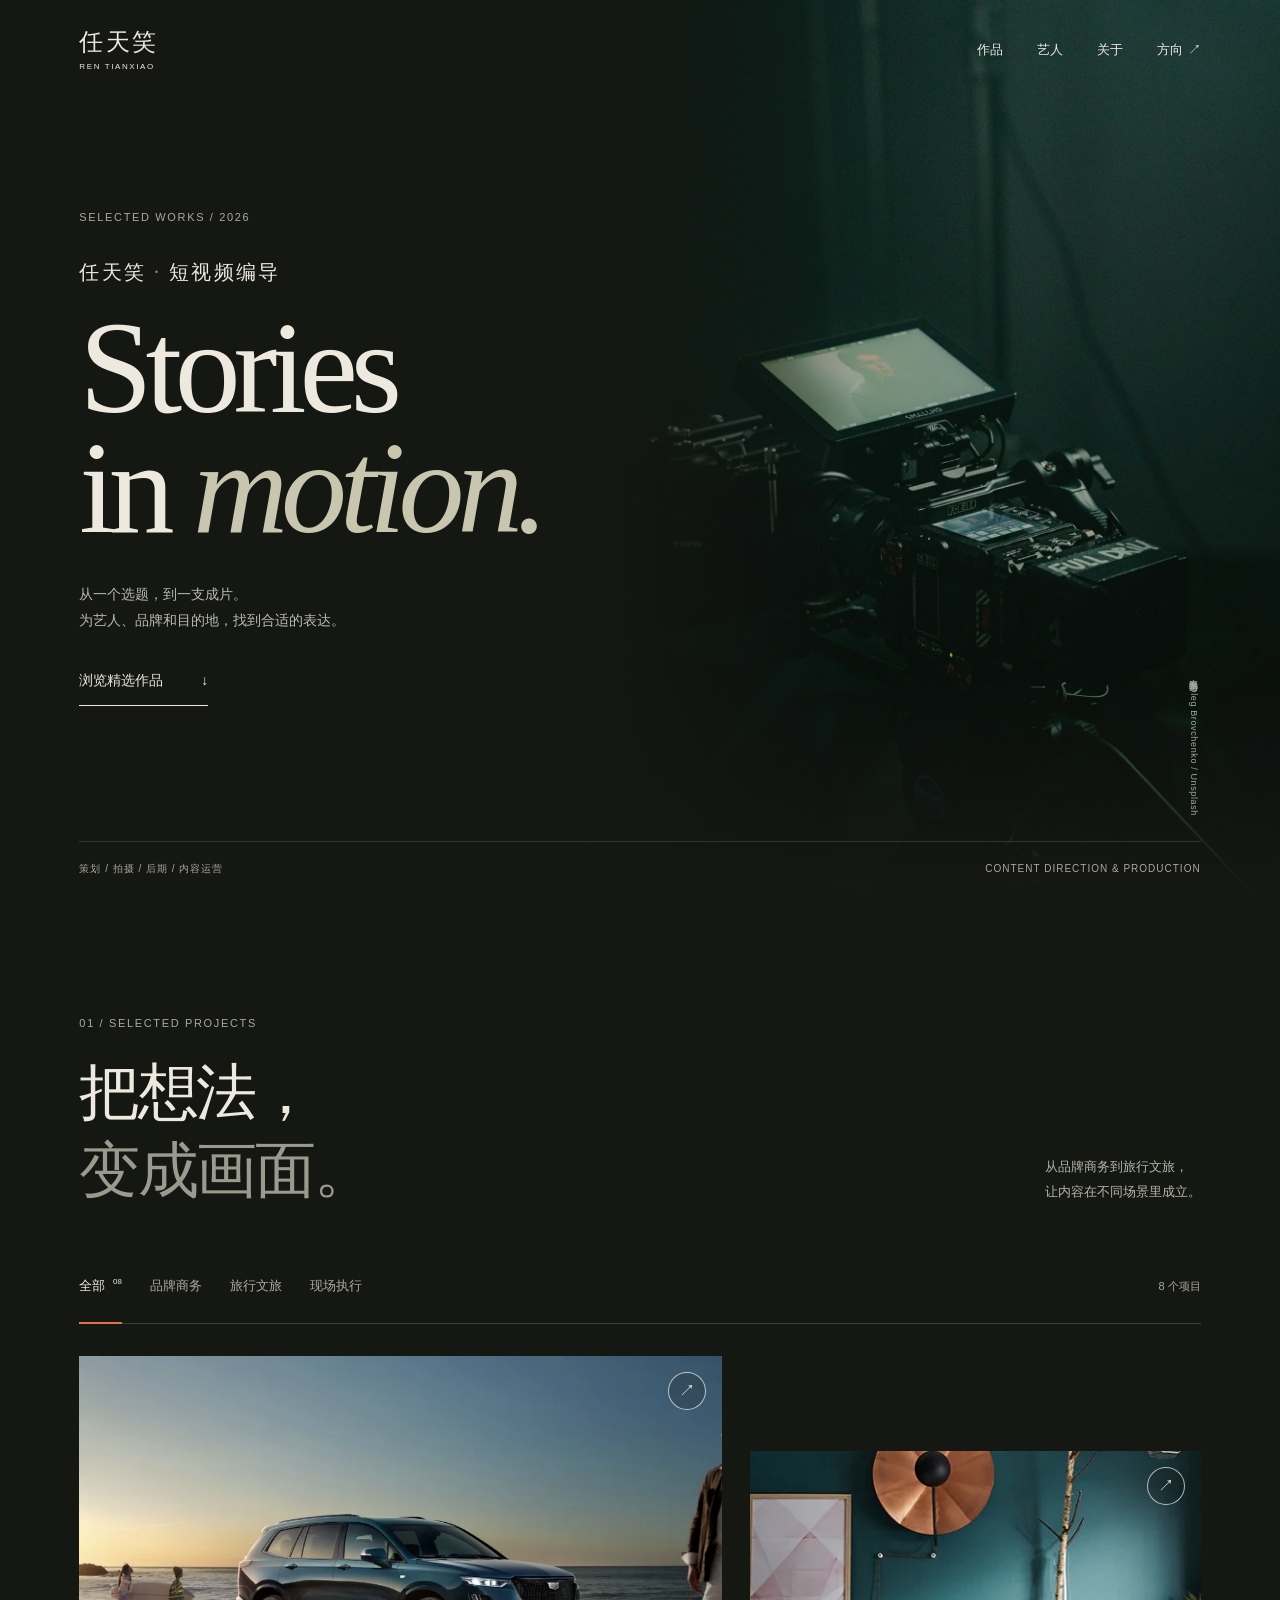
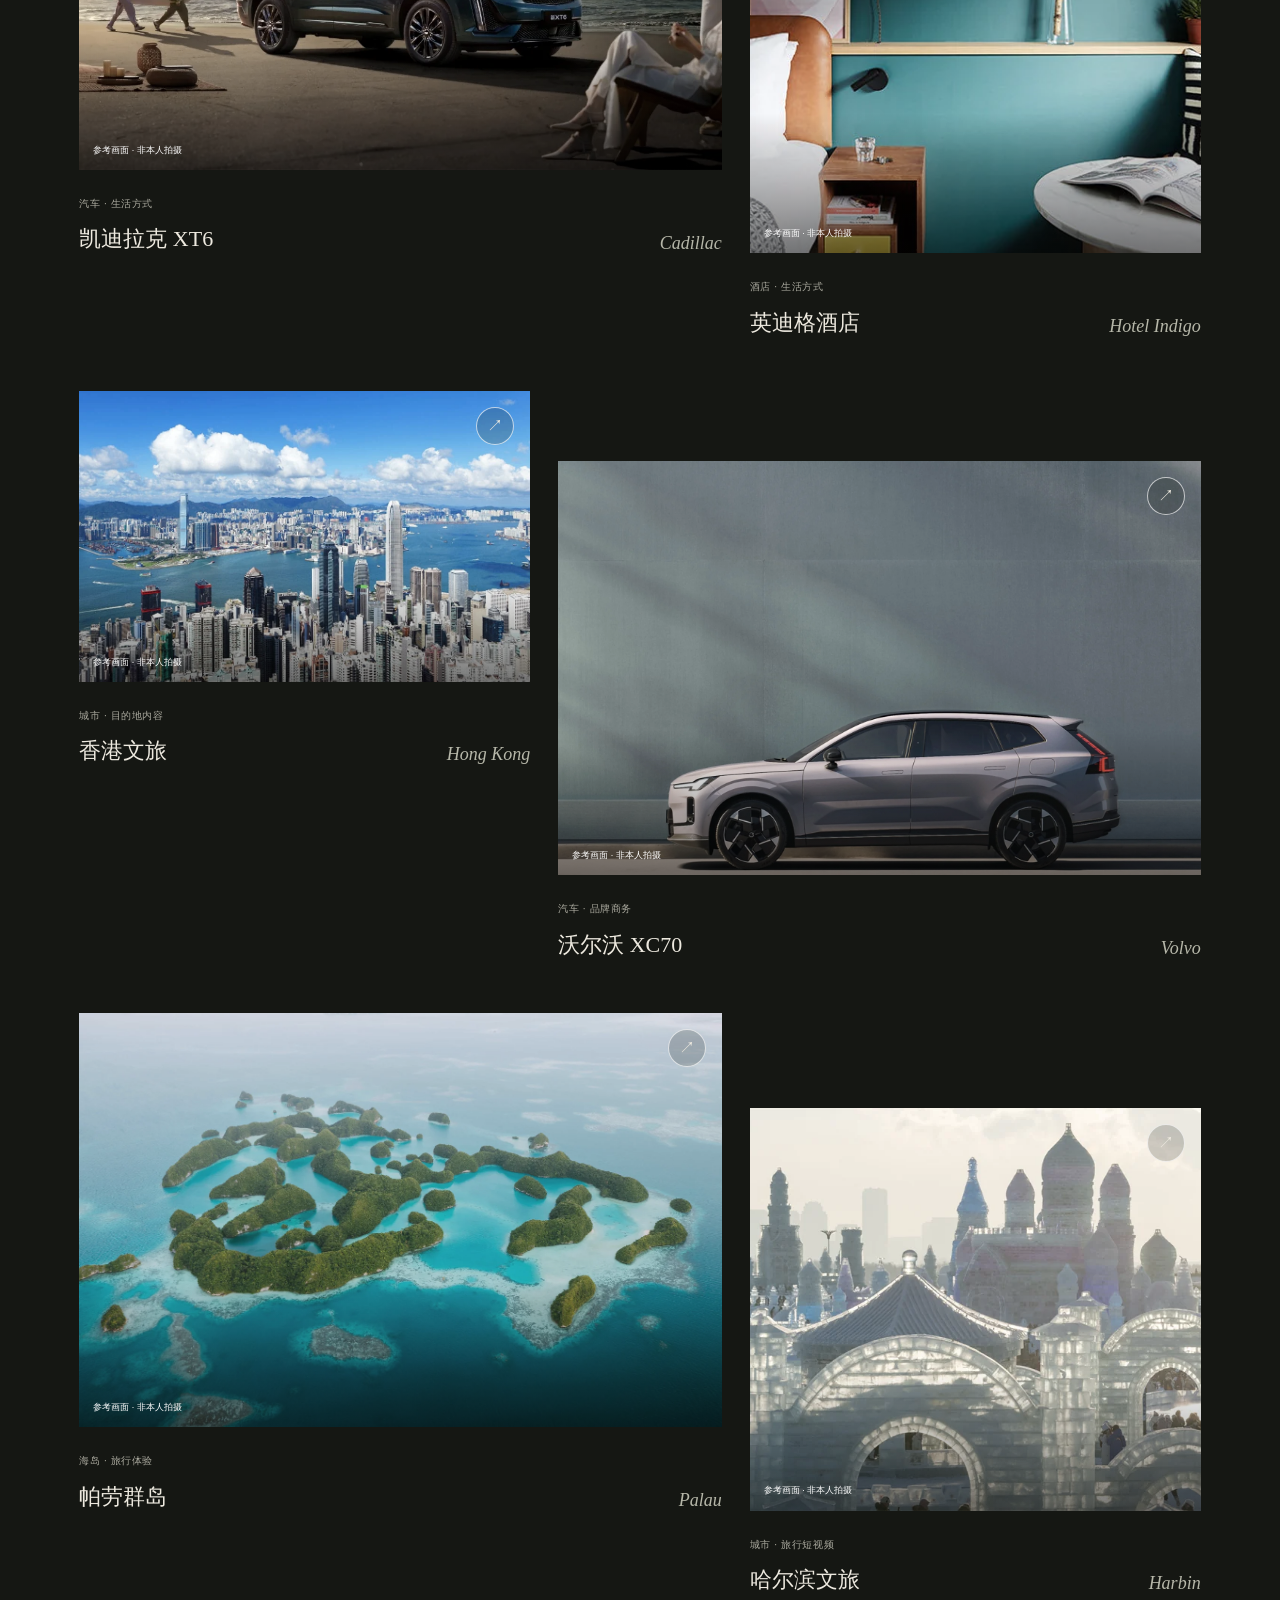
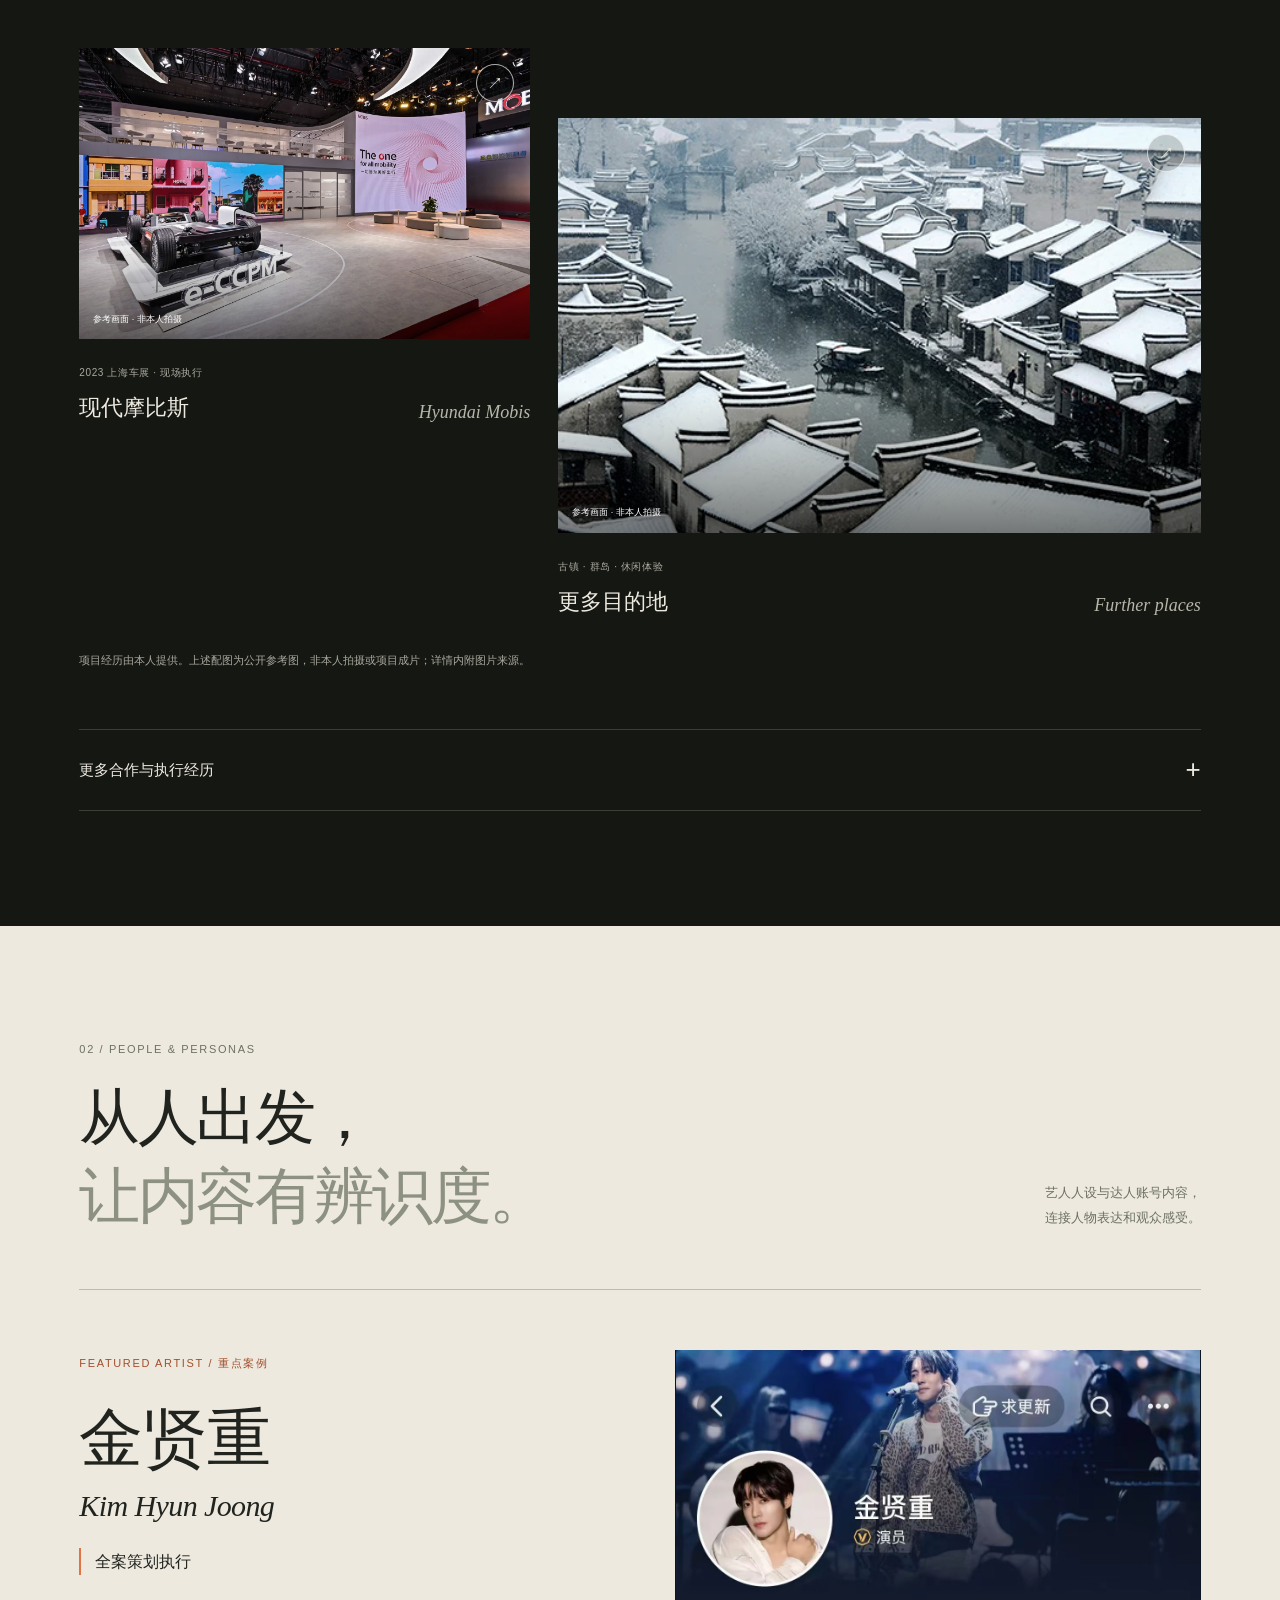
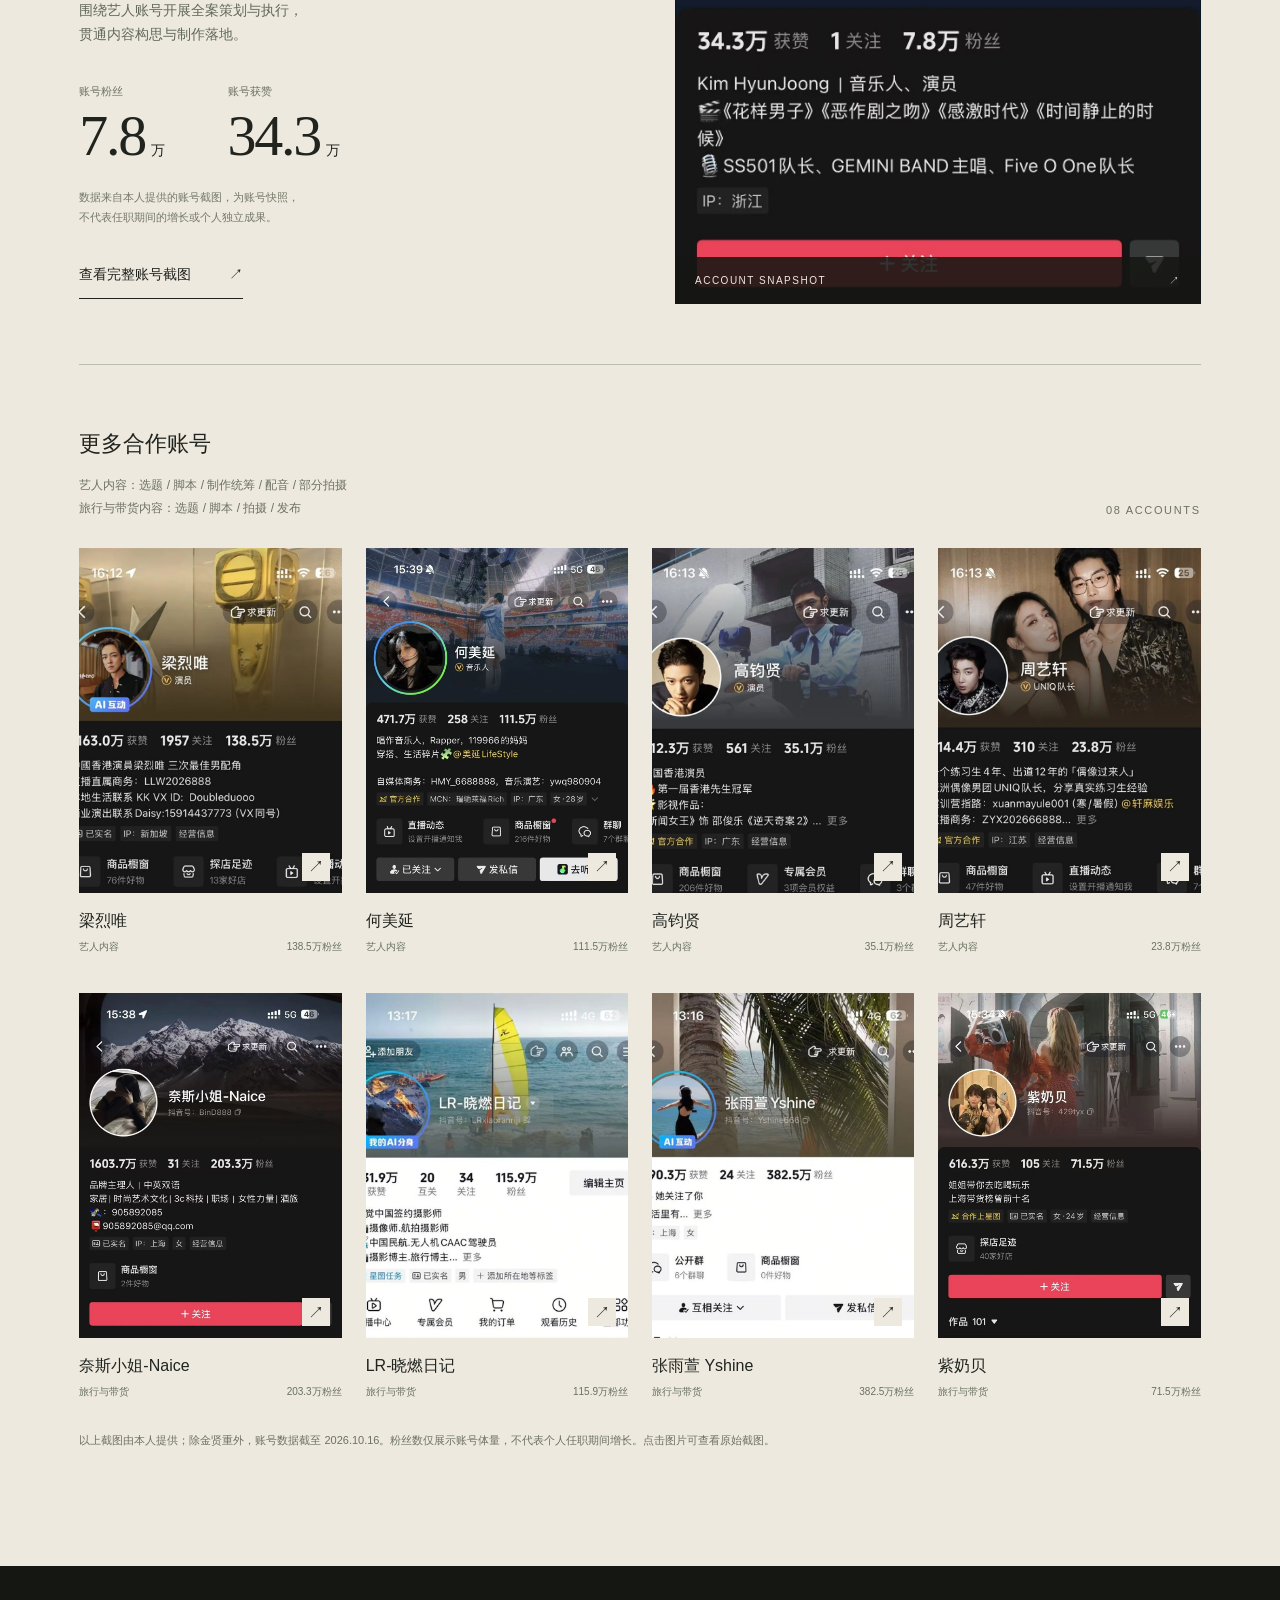
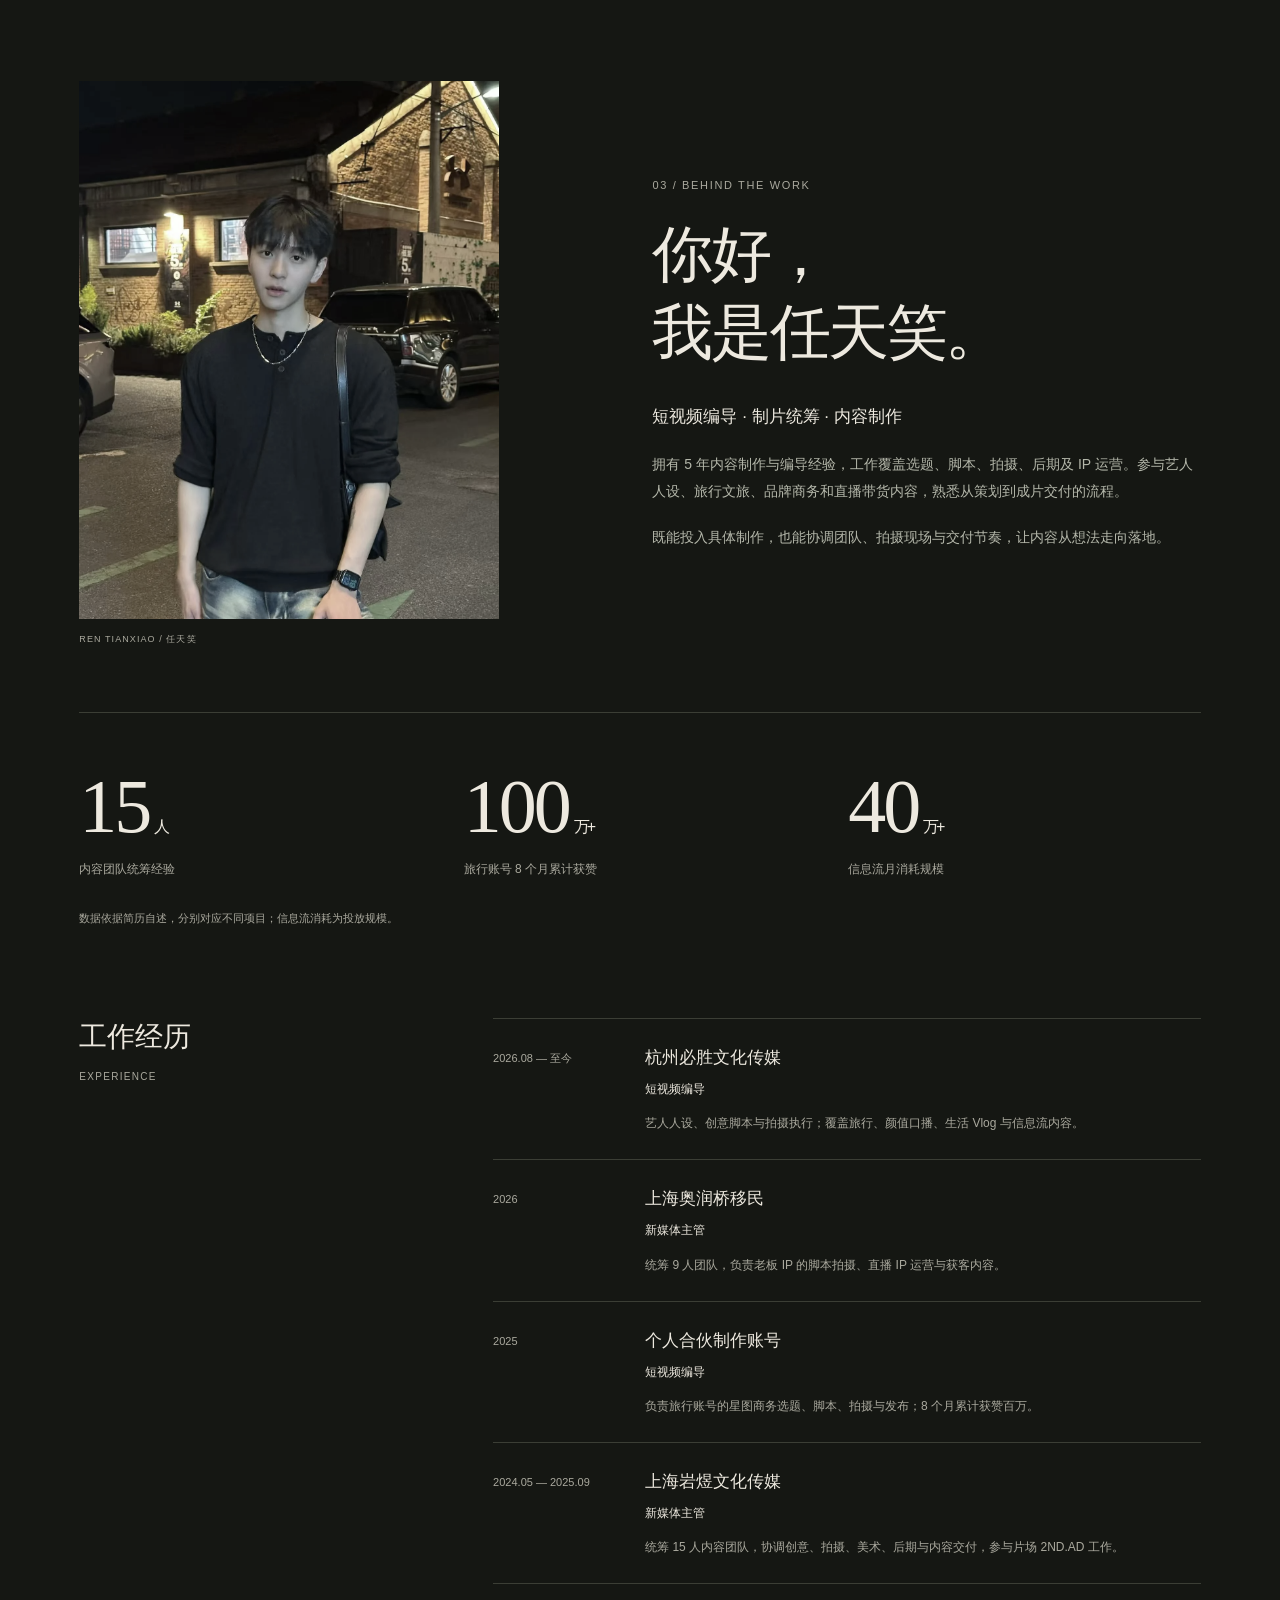
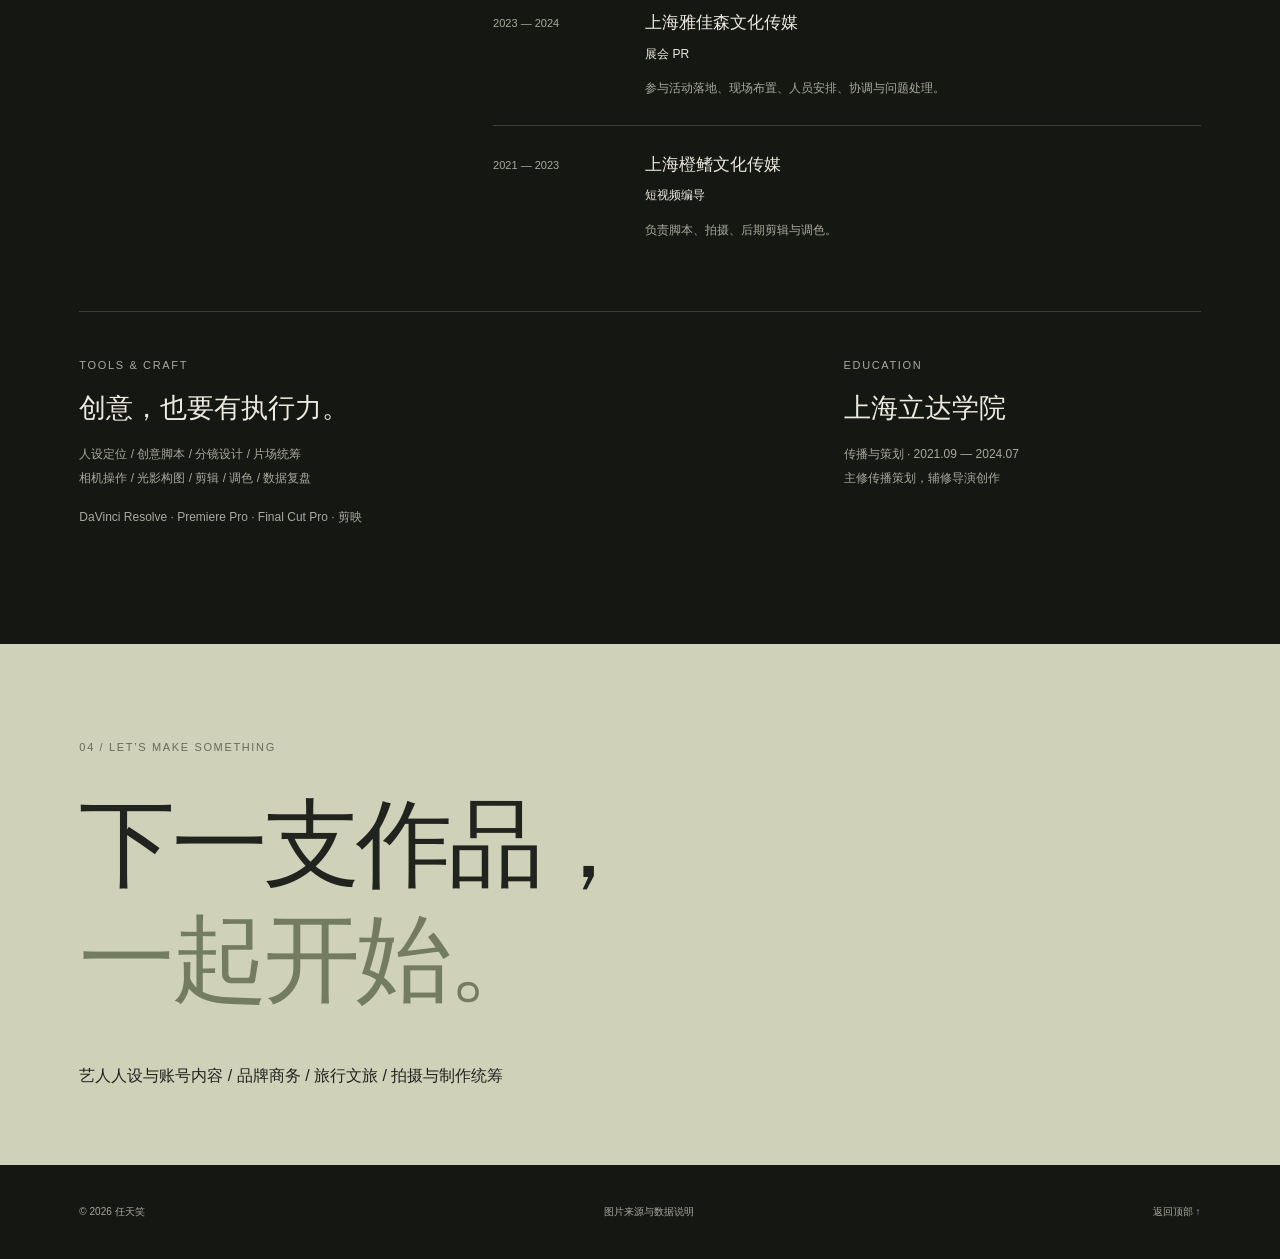
==== index.html @ 1bfe3733 "Publish portfolio without private contact details or source documents" ====
<!DOCTYPE html>
<html lang="zh-CN"><head><meta charset="UTF-8"><meta name="viewport" content="width=device-width,initial-scale=1"><title>任天笑 — 短视频编导与内容制作</title><meta name="description" content="任天笑个人作品集：艺人人设、品牌商务、旅行文旅与现场执行。从选题、脚本、拍摄到后期和内容发布。"><meta name="theme-color" content="#151713"><meta name="robots" content="noindex,nofollow"><meta property="og:title" content="任天笑 · 内容编导作品集"><meta property="og:description" content="让故事走进镜头。艺人、品牌与旅行内容作品。"><meta property="og:type" content="website"><meta property="og:image" content="https://rryeeeeee.github.io/tianxiao-portfolio/assets/og.jpg"><meta property="og:url" content="https://rryeeeeee.github.io/tianxiao-portfolio/"><link rel="canonical" href="https://rryeeeeee.github.io/tianxiao-portfolio/"><link rel="icon" href="assets/favicon.svg" type="image/svg+xml"><link rel="stylesheet" href="style.css"><script src="data.js" defer></script><script src="app.js" defer></script></head>
<body><a class="skip" href="#main">跳到主要内容</a>
<header class="site-header"><a class="wordmark" href="#top" aria-label="任天笑，返回顶部">任天笑<span>REN TIANXIAO</span></a><nav aria-label="主导航"><a href="#works">作品</a><a href="#artists">艺人</a><a href="#about">关于</a><a href="#contact">方向<span aria-hidden="true"> ↗</span></a></nav></header>
<main id="main"><section class="hero" id="top" aria-labelledby="hero-title"><div class="hero-visual"><img src="assets/camera.webp" alt="摄影机与灯光的片场氛围参考图" width="1600" height="2400" fetchpriority="high"><span class="hero-credit">氛围参考图 · Oleg Brovchenko / Unsplash</span></div><div class="hero-content"><p class="eyebrow hero-kicker">SELECTED WORKS / 2026</p><h1 id="hero-title"><span class="hero-name">任天笑 <i>·</i> 短视频编导</span><span class="display">Stories<br>in <em>motion.</em></span></h1><p class="hero-description">从一个选题，到一支成片。<br>为艺人、品牌和目的地，找到合适的表达。</p><a class="text-link hero-link" href="#works">浏览精选作品 <span aria-hidden="true">↓</span></a></div><div class="hero-bottom"><span>策划 / 拍摄 / 后期 / 内容运营</span><span>CONTENT DIRECTION & PRODUCTION</span></div></section>
<section class="works section-pad" id="works" aria-labelledby="works-title"><div class="section-heading"><div><p class="eyebrow">01 / SELECTED PROJECTS</p><h2 id="works-title">把想法，<br><span class="muted">变成画面。</span></h2></div><p class="section-intro">从品牌商务到旅行文旅，<br>让内容在不同场景里成立。</p></div><div class="filter-row"><div class="filters" role="group" aria-label="筛选作品"><button data-filter="all" aria-pressed="true">全部 <sup>08</sup></button><button data-filter="brand" aria-pressed="false">品牌商务</button><button data-filter="travel" aria-pressed="false">旅行文旅</button><button data-filter="event" aria-pressed="false">现场执行</button></div><span class="filter-count" aria-live="polite">8 个项目</span></div><div class="project-grid"><article class="project" data-category="brand"><button class="project-open" data-project="cadillac" aria-label="查看凯迪拉克 XT6案例"><span class="project-image"><img src="assets/cadillac.webp" alt="凯迪拉克 XT6公开参考图" loading="lazy" width="1200" height="800"><span class="image-caption">参考画面 · 非本人拍摄</span><span class="round-arrow" aria-hidden="true">↗</span></span><span class="project-meta"><span><span class="eyebrow">汽车 · 生活方式</span><strong>凯迪拉克 XT6</strong></span><span class="project-en">Cadillac</span></span></button></article><article class="project" data-category="brand"><button class="project-open" data-project="indigo" aria-label="查看英迪格酒店案例"><span class="project-image"><img src="assets/indigo.webp" alt="英迪格酒店公开参考图" loading="lazy" width="1200" height="800"><span class="image-caption">参考画面 · 非本人拍摄</span><span class="round-arrow" aria-hidden="true">↗</span></span><span class="project-meta"><span><span class="eyebrow">酒店 · 生活方式</span><strong>英迪格酒店</strong></span><span class="project-en">Hotel Indigo</span></span></button></article><article class="project" data-category="travel"><button class="project-open" data-project="hongkong" aria-label="查看香港文旅案例"><span class="project-image"><img src="assets/hongkong.webp" alt="香港文旅公开参考图" loading="lazy" width="1200" height="800"><span class="image-caption">参考画面 · 非本人拍摄</span><span class="round-arrow" aria-hidden="true">↗</span></span><span class="project-meta"><span><span class="eyebrow">城市 · 目的地内容</span><strong>香港文旅</strong></span><span class="project-en">Hong Kong</span></span></button></article><article class="project" data-category="brand"><button class="project-open" data-project="volvo" aria-label="查看沃尔沃 XC70案例"><span class="project-image"><img src="assets/volvo-scene.webp" alt="沃尔沃 XC70公开参考图" loading="lazy" width="1200" height="800"><span class="image-caption">参考画面 · 非本人拍摄</span><span class="round-arrow" aria-hidden="true">↗</span></span><span class="project-meta"><span><span class="eyebrow">汽车 · 品牌商务</span><strong>沃尔沃 XC70</strong></span><span class="project-en">Volvo</span></span></button></article><article class="project" data-category="travel"><button class="project-open" data-project="palau" aria-label="查看帕劳群岛案例"><span class="project-image"><img src="assets/palau.webp" alt="帕劳群岛公开参考图" loading="lazy" width="1200" height="800"><span class="image-caption">参考画面 · 非本人拍摄</span><span class="round-arrow" aria-hidden="true">↗</span></span><span class="project-meta"><span><span class="eyebrow">海岛 · 旅行体验</span><strong>帕劳群岛</strong></span><span class="project-en">Palau</span></span></button></article><article class="project" data-category="travel"><button class="project-open" data-project="harbin" aria-label="查看哈尔滨文旅案例"><span class="project-image"><img src="assets/harbin.webp" alt="哈尔滨文旅公开参考图" loading="lazy" width="1200" height="800"><span class="image-caption">参考画面 · 非本人拍摄</span><span class="round-arrow" aria-hidden="true">↗</span></span><span class="project-meta"><span><span class="eyebrow">城市 · 旅行短视频</span><strong>哈尔滨文旅</strong></span><span class="project-en">Harbin</span></span></button></article><article class="project" data-category="event"><button class="project-open" data-project="mobis" aria-label="查看现代摩比斯案例"><span class="project-image"><img src="assets/mobis.webp" alt="现代摩比斯公开参考图" loading="lazy" width="1200" height="800"><span class="image-caption">参考画面 · 非本人拍摄</span><span class="round-arrow" aria-hidden="true">↗</span></span><span class="project-meta"><span><span class="eyebrow">2023 上海车展 · 现场执行</span><strong>现代摩比斯</strong></span><span class="project-en">Hyundai Mobis</span></span></button></article><article class="project" data-category="travel"><button class="project-open" data-project="destinations" aria-label="查看更多目的地案例"><span class="project-image"><img src="assets/nanxun.webp" alt="更多目的地公开参考图" loading="lazy" width="1200" height="800"><span class="image-caption">参考画面 · 非本人拍摄</span><span class="round-arrow" aria-hidden="true">↗</span></span><span class="project-meta"><span><span class="eyebrow">古镇 · 群岛 · 休闲体验</span><strong>更多目的地</strong></span><span class="project-en">Further places</span></span></button></article></div><p class="empty-state" hidden>暂无此分类的项目。<button data-filter="all">查看全部作品</button></p><p class="source-note">项目经历由本人提供。上述配图为公开参考图，非本人拍摄或项目成片；详情内附图片来源。</p><details class="more-works"><summary><span>更多合作与执行经历</span><span class="plus" aria-hidden="true">+</span></summary><div class="more-grid"><div><h3>品牌与休闲体验</h3><p>本田 · 五菱星光 · 智选假日酒店 · 知香缘高端线香</p><p>宁波方特 · 无锡融创 · 昆明海趣花都海洋世界 · 阳澄半岛乐园</p></div><div><h3>现场与保密项目</h3><p>2022 进博会 · 2023 ChinaJoy · 能源展 · 家居展</p><p>另参与综艺相关及电音巡回演出项目，具体项目资料不公开。</p></div></div></details></section>
<section class="artists section-pad" id="artists" aria-labelledby="artists-title"><div class="section-heading"><div><p class="eyebrow">02 / PEOPLE & PERSONAS</p><h2 id="artists-title">从人出发，<br><span class="muted">让内容有辨识度。</span></h2></div><p class="section-intro">艺人人设与达人账号内容，<br>连接人物表达和观众感受。</p></div><article class="kim-feature" id="kim"><div class="kim-copy"><p class="eyebrow accent">FEATURED ARTIST / 重点案例</p><h3>金贤重<span>Kim Hyun Joong</span></h3><p class="role-label">全案策划执行</p><p class="kim-description">围绕艺人账号开展全案策划与执行，<br>贯通内容构思与制作落地。</p><dl class="kim-stats"><div><dt>账号粉丝</dt><dd>7.8<span>万</span></dd></div><div><dt>账号获赞</dt><dd>34.3<span>万</span></dd></div></dl><p class="small-note">数据来自本人提供的账号截图，为账号快照，<br>不代表任职期间的增长或个人独立成果。</p><button class="text-link" data-account="kim">查看完整账号截图 <span aria-hidden="true">↗</span></button></div><button class="kim-image" data-account="kim" aria-label="查看金贤重账号完整截图"><img src="assets/kim-detail.webp" alt="金贤重账号资料及内容截图，来自本人提供的原始截图" width="1200" height="1088" loading="lazy"><span>ACCOUNT SNAPSHOT <span aria-hidden="true">↗</span></span></button></article><div class="account-heading"><div><h3>更多合作账号</h3><p>艺人内容：选题 / 脚本 / 制作统筹 / 配音 / 部分拍摄<br>旅行与带货内容：选题 / 脚本 / 拍摄 / 发布</p></div><span class="eyebrow">08 ACCOUNTS</span></div><div class="account-grid"><button class="account" data-account="leung" aria-label="查看梁烈唯账号截图"><span class="account-image"><img src="assets/leung.webp" alt="梁烈唯账号截图" loading="lazy" width="700" height="1300"><span class="account-zoom" aria-hidden="true">↗</span></span><span class="account-name">梁烈唯</span><span class="account-info">艺人内容<span>138.5万粉丝</span></span></button><button class="account" data-account="he" aria-label="查看何美延账号截图"><span class="account-image"><img src="assets/he.webp" alt="何美延账号截图" loading="lazy" width="700" height="1300"><span class="account-zoom" aria-hidden="true">↗</span></span><span class="account-name">何美延</span><span class="account-info">艺人内容<span>111.5万粉丝</span></span></button><button class="account" data-account="matt" aria-label="查看高钧贤账号截图"><span class="account-image"><img src="assets/matt.webp" alt="高钧贤账号截图" loading="lazy" width="700" height="1300"><span class="account-zoom" aria-hidden="true">↗</span></span><span class="account-name">高钧贤</span><span class="account-info">艺人内容<span>35.1万粉丝</span></span></button><button class="account" data-account="zhou" aria-label="查看周艺轩账号截图"><span class="account-image"><img src="assets/zhou.webp" alt="周艺轩账号截图" loading="lazy" width="700" height="1300"><span class="account-zoom" aria-hidden="true">↗</span></span><span class="account-name">周艺轩</span><span class="account-info">艺人内容<span>23.8万粉丝</span></span></button><button class="account" data-account="naice" aria-label="查看奈斯小姐-Naice账号截图"><span class="account-image"><img src="assets/naice.webp" alt="奈斯小姐-Naice账号截图" loading="lazy" width="700" height="1300"><span class="account-zoom" aria-hidden="true">↗</span></span><span class="account-name">奈斯小姐-Naice</span><span class="account-info">旅行与带货<span>203.3万粉丝</span></span></button><button class="account" data-account="xiaoran" aria-label="查看LR-晓燃日记账号截图"><span class="account-image"><img src="assets/xiaoran.webp" alt="LR-晓燃日记账号截图" loading="lazy" width="700" height="1300"><span class="account-zoom" aria-hidden="true">↗</span></span><span class="account-name">LR-晓燃日记</span><span class="account-info">旅行与带货<span>115.9万粉丝</span></span></button><button class="account" data-account="yshine" aria-label="查看张雨萱 Yshine账号截图"><span class="account-image"><img src="assets/yshine.webp" alt="张雨萱 Yshine账号截图" loading="lazy" width="700" height="1300"><span class="account-zoom" aria-hidden="true">↗</span></span><span class="account-name">张雨萱 Yshine</span><span class="account-info">旅行与带货<span>382.5万粉丝</span></span></button><button class="account" data-account="zinai" aria-label="查看紫奶贝账号截图"><span class="account-image"><img src="assets/zinai.webp" alt="紫奶贝账号截图" loading="lazy" width="700" height="1300"><span class="account-zoom" aria-hidden="true">↗</span></span><span class="account-name">紫奶贝</span><span class="account-info">旅行与带货<span>71.5万粉丝</span></span></button></div><p class="source-note">以上截图由本人提供；除金贤重外，账号数据截至 2026.10.16。粉丝数仅展示账号体量，不代表个人任职期间增长。点击图片可查看原始截图。</p></section>
<section class="about section-pad" id="about" aria-labelledby="about-title"><div class="about-top"><div class="portrait"><img src="assets/portrait.webp" alt="任天笑个人照片" width="800" height="1100" loading="lazy"><span>REN TIANXIAO / 任天笑</span></div><div class="about-copy"><p class="eyebrow">03 / BEHIND THE WORK</p><h2 id="about-title">你好，<br>我是任天笑。</h2><p class="about-lead">短视频编导 · 制片统筹 · 内容制作</p><p>拥有 5 年内容制作与编导经验，工作覆盖选题、脚本、拍摄、后期及 IP 运营。参与艺人人设、旅行文旅、品牌商务和直播带货内容，熟悉从策划到成片交付的流程。</p><p>既能投入具体制作，也能协调团队、拍摄现场与交付节奏，让内容从想法走向落地。</p></div></div><div class="proof-row"><div><strong>15<span>人</span></strong><p>内容团队统筹经验</p></div><div><strong>100<span>万+</span></strong><p>旅行账号 8 个月累计获赞</p></div><div><strong>40<span>万+</span></strong><p>信息流月消耗规模</p></div></div><p class="source-note">数据依据简历自述，分别对应不同项目；信息流消耗为投放规模。</p><div class="experience-layout"><h3>工作经历<span>EXPERIENCE</span></h3><ol class="timeline"><li><span class="year">2026.08 — 至今</span><div><h4>杭州必胜文化传媒</h4><p class="job">短视频编导</p><p>艺人人设、创意脚本与拍摄执行；覆盖旅行、颜值口播、生活 Vlog 与信息流内容。</p></div></li><li><span class="year">2026</span><div><h4>上海奥润桥移民</h4><p class="job">新媒体主管</p><p>统筹 9 人团队，负责老板 IP 的脚本拍摄、直播 IP 运营与获客内容。</p></div></li><li><span class="year">2025</span><div><h4>个人合伙制作账号</h4><p class="job">短视频编导</p><p>负责旅行账号的星图商务选题、脚本、拍摄与发布；8 个月累计获赞百万。</p></div></li><li><span class="year">2024.05 — 2025.09</span><div><h4>上海岩煜文化传媒</h4><p class="job">新媒体主管</p><p>统筹 15 人内容团队，协调创意、拍摄、美术、后期与内容交付，参与片场 2ND.AD 工作。</p></div></li><li><span class="year">2023 — 2024</span><div><h4>上海雅佳森文化传媒</h4><p class="job">展会 PR</p><p>参与活动落地、现场布置、人员安排、协调与问题处理。</p></div></li><li><span class="year">2021 — 2023</span><div><h4>上海橙鳍文化传媒</h4><p class="job">短视频编导</p><p>负责脚本、拍摄、后期剪辑与调色。</p></div></li></ol></div><div class="toolbox"><div><p class="eyebrow">TOOLS & CRAFT</p><h3>创意，也要有执行力。</h3><p>人设定位 / 创意脚本 / 分镜设计 / 片场统筹<br>相机操作 / 光影构图 / 剪辑 / 调色 / 数据复盘</p><p class="software">DaVinci Resolve · Premiere Pro · Final Cut Pro · 剪映</p></div><div><p class="eyebrow">EDUCATION</p><h3>上海立达学院</h3><p>传播与策划 · 2021.09 — 2024.07<br>主修传播策划，辅修导演创作</p></div></div></section>
<section class="contact section-pad" id="contact" aria-labelledby="contact-title"><p class="eyebrow">04 / LET’S MAKE SOMETHING</p><h2 id="contact-title">下一支作品，<br><em>一起开始。</em></h2><div class="contact-links"><p>艺人人设与账号内容 / 品牌商务 / 旅行文旅 / 拍摄与制作统筹</p></div></section></main>
<footer><span>© 2026 任天笑</span><button id="credits-open">图片来源与数据说明</button><a href="#top">返回顶部 ↑</a></footer>
<dialog id="case-dialog" aria-labelledby="dialog-title"><button class="dialog-close" aria-label="关闭详情">关闭 <span aria-hidden="true">×</span></button><div id="dialog-body"></div></dialog>
<dialog id="credits-dialog" aria-labelledby="credits-title"><button class="dialog-close" aria-label="关闭来源说明">关闭 <span aria-hidden="true">×</span></button><div class="credits-content"><p class="eyebrow">SOURCES & NOTES</p><h2 id="credits-title">图片与数据说明</h2><p>本网站依据任天笑提供的最新简历、作品集与账号截图整理。项目经历和工作职责为本人自述；公开参考图片用于说明项目类别与视觉语境，非本人拍摄、非项目成片。</p><p>金贤重案例分工由本人确认为“全案策划执行”。账号快照显示 7.8 万粉丝、34.3 万获赞，截图时间未提供。其余账号数据截至 2026.10.16。所有粉丝数均为账号体量，不表示个人任职期间增长。</p><ul><li><a href="https://www.gm.com.cn/en/home/newsroom.detail.html/Pages/news/cn/en/2024/nov/1115-cadillac.html" target="_blank" rel="noopener noreferrer">凯迪拉克 XT6：General Motors / Cadillac ↗</a></li><li><a href="https://www.ihgplc.com/en/our-brands/hotel-indigo" target="_blank" rel="noopener noreferrer">英迪格酒店：IHG Hotels & Resorts ↗</a></li><li><a href="https://www.discoverhongkong.com/eng/attractions/your-guide-to-experiencing-hong-kong.html" target="_blank" rel="noopener noreferrer">香港文旅：Hong Kong Tourism Board ↗</a></li><li><a href="https://www.volvocars.com.cn/zh-cn/cars/xc70-hybrid/" target="_blank" rel="noopener noreferrer">沃尔沃 XC70：沃尔沃汽车中国官网 ↗</a></li><li><a href="https://pristineparadisepalau.com/" target="_blank" rel="noopener noreferrer">帕劳群岛：Palau Visitors Authority / Josh Burkinshaw ↗</a></li><li><a href="https://english.www.gov.cn/news/202312/19/content_WS6580f2aec6d0868f4e8e253d.html" target="_blank" rel="noopener noreferrer">哈尔滨文旅：新华社 / 中国政府网 ↗</a></li><li><a href="https://www.mobis.com/en/aboutus/press.do?category=press&idx=5756" target="_blank" rel="noopener noreferrer">现代摩比斯：Hyundai Mobis ↗</a></li><li><a href="https://www.zjsjw.gov.cn/zhuantizhuanlan/jingtoushouji/jingtou/202101/t20210122_3503213.shtml" target="_blank" rel="noopener noreferrer">更多目的地：浙江省纪委省监委网站 / 丁建强 ↗</a></li><li><a href="https://unsplash.com/photos/a-camera-set-up-in-a-dark-room-l1L21HtHHuQ" target="_blank" rel="noopener noreferrer">首页摄影机氛围图：Oleg Brovchenko / Unsplash ↗</a></li><li>个人照片、艺人及达人账号截图：由本人提供。</li></ul><p>英迪格酒店参考图片不对应具体合作门店。保密项目仅展示参与类别，具体名称与画面不公开。下载文件为用户本次提供的原文件。</p></div></dialog><div class="toast" role="status" aria-live="polite"></div><noscript><p class="noscript">当前浏览器未启用 JavaScript。项目详情与截图放大需要 JavaScript；可直接下载完整作品集查看。</p></noscript></body></html>
---- style.css ----
@charset "UTF-8";
:root{--bg:#151713;--paper:#ede9df;--ink:#20231e;--muted:#aaa99e;--line:#3b3e35;--accent:#df7547;--sans:-apple-system,BlinkMacSystemFont,"PingFang SC","Hiragino Sans GB","Microsoft YaHei",sans-serif;--serif:Didot,"Bodoni 72",Georgia,"Songti SC",serif;--cn:"Songti SC","STSong",Georgia,serif;--pad:clamp(24px,6.2vw,112px)}
*{box-sizing:border-box}html{scroll-behavior:smooth;scroll-padding-top:100px}body{margin:0;background:var(--bg);color:var(--paper);font-family:var(--sans);font-size:16px;line-height:1.7;-webkit-font-smoothing:antialiased}::selection{background:var(--accent);color:var(--bg)}a{color:inherit;text-decoration:none}button{font:inherit;color:inherit;cursor:pointer;border:0;background:none;text-align:left;padding:0}button:disabled{cursor:default}a,button,summary{-webkit-tap-highlight-color:transparent}a:focus-visible,button:focus-visible,summary:focus-visible{outline:2px solid var(--accent);outline-offset:6px}img{display:block;max-width:100%;height:auto}h1,h2,h3,h4,p{margin:0}h2{font-family:var(--cn);font-weight:400;font-size:clamp(38px,4.8vw,76px);line-height:1.28;letter-spacing:-.04em}h3,h4{font-weight:500}em{font-weight:400}.eyebrow{font-size:11px;line-height:1.6;letter-spacing:.15em;font-weight:500}.muted{color:#9a9b8d}.accent{color:var(--accent)}.small-note,.source-note{font-size:11px;line-height:1.85;color:var(--muted)}.source-note{margin-top:30px;max-width:900px}.section-pad{padding:115px var(--pad)}.skip{position:fixed;z-index:50;left:24px;top:-80px;padding:12px 18px;background:var(--paper);color:var(--bg)}.skip:focus{top:16px}.site-header{height:100px;position:absolute;top:0;left:0;right:0;z-index:10;display:flex;align-items:center;justify-content:space-between;padding:0 var(--pad)}.wordmark{font-family:var(--cn);font-size:24px;letter-spacing:.1em;line-height:1.4}.wordmark span{display:block;font:8px/1.8 var(--sans);letter-spacing:.2em}.site-header nav{display:flex;gap:34px;font-size:13px}.site-header nav a{min-height:44px;display:flex;align-items:center;gap:5px}.site-header nav a:hover{color:var(--accent)}.hero{min-height:820px;height:min(920px,100svh);position:relative;isolation:isolate;overflow:hidden;display:flex;align-items:center}.hero-visual{position:absolute;z-index:-1;top:0;right:0;width:55%;height:100%;background:#17251f}.hero-visual:after{content:"";position:absolute;inset:0;background:linear-gradient(90deg,var(--bg),transparent 40%),linear-gradient(0deg,var(--bg),transparent 25%)}.hero-visual>img{width:100%;height:100%;object-fit:cover;object-position:50% 42%;opacity:.8}.hero-credit{position:absolute;bottom:84px;right:var(--pad);z-index:1;font-size:9px;writing-mode:vertical-rl;letter-spacing:.07em;color:#9daba0}.hero-content{padding:120px var(--pad) 105px;position:relative;width:100%}.hero-kicker{margin-bottom:30px;color:var(--muted)}.hero-name{font:400 20px/1.5 var(--cn);letter-spacing:.12em;display:block;margin-bottom:22px}.hero-name i{font-style:normal;color:var(--accent)}.display{font:400 clamp(100px,10.3vw,166px)/.91 var(--serif);display:block;letter-spacing:-.055em}.display em{color:#c8c6af}.hero-description{font-size:14px;line-height:1.9;color:#babbb0;margin-top:32px}.text-link{display:inline-flex;gap:38px;align-items:center;min-height:48px;border-bottom:1px solid currentColor;font-size:14px;padding:5px 0}.text-link span{transition:transform .2s}.text-link:hover span{transform:translate(3px,-3px)}.hero-link{margin-top:24px}.hero-bottom{position:absolute;left:var(--pad);right:var(--pad);bottom:23px;display:flex;justify-content:space-between;border-top:1px solid #ffffff23;padding-top:18px;font-size:10px;letter-spacing:.1em;color:#aaa99e}.section-heading{display:flex;justify-content:space-between;align-items:end;gap:24px;margin-bottom:54px}.section-heading .eyebrow{margin-bottom:20px;color:var(--muted)}.section-intro{font-size:13px;line-height:1.9;color:#b4b6aa;padding-bottom:5px;max-width:330px}.filter-row{display:flex;align-items:center;justify-content:space-between;border-bottom:1px solid var(--line);padding-bottom:15px;margin-bottom:32px;gap:20px}.filters{display:flex;gap:28px;flex-wrap:wrap}.filters button{color:var(--muted);font-size:13px;min-height:44px;position:relative;white-space:nowrap}.filters button[aria-pressed=true]{color:var(--paper)}.filters button[aria-pressed=true]:after{content:"";height:2px;background:var(--accent);bottom:-16px;position:absolute;left:0;right:0}.filters sup{font-size:8px;margin-left:4px}.filter-count{font-size:11px;color:var(--muted);white-space:nowrap}.project-grid{display:grid;grid-template-columns:repeat(12,minmax(0,1fr));gap:50px 28px;align-items:start}.project{grid-column:span 6;min-width:0}.project:nth-child(4n+1){grid-column:span 7}.project:nth-child(4n+2){grid-column:span 5;padding-top:95px}.project:nth-child(4n+3){grid-column:span 5}.project:nth-child(4n){grid-column:span 7;padding-top:70px}.project[hidden]{display:none}.project-open{display:block;width:100%}.project-image{display:block;position:relative;overflow:hidden;background:#292c25;aspect-ratio:1.55}.project:nth-child(4n+2) .project-image{aspect-ratio:1.12}.project-image img{height:100%;width:100%;object-fit:cover;transition:transform .65s cubic-bezier(.2,.7,.2,1),filter .4s;filter:saturate(.8)}.project-image:after{content:"";position:absolute;inset:65% 0 0;background:linear-gradient(transparent,#0008);pointer-events:none}.image-caption{position:absolute;bottom:12px;left:14px;font-size:9px;color:#fff;z-index:1}.round-arrow{border:1px solid #fffa;border-radius:50%;display:grid;place-items:center;width:38px;height:38px;position:absolute;right:16px;top:16px;background:#14171330;transition:background .2s}.project-open:hover img{transform:scale(1.035);filter:saturate(1)}.project-open:hover .round-arrow{background:var(--paper);color:var(--bg)}.project-meta{display:flex;justify-content:space-between;gap:12px;margin-top:18px;align-items:end}.project-meta strong{display:block;font-size:22px;font-weight:400;margin-top:5px;font-family:var(--cn)}.project-meta .eyebrow{font-size:10px;color:var(--muted);letter-spacing:.06em}.project-en{font:italic 18px var(--serif);color:#b6b7a9;padding-bottom:4px}.empty-state{padding:40px 0}.empty-state button{text-decoration:underline}.more-works{border-block:1px solid var(--line);margin-top:58px}.more-works summary{list-style:none;display:flex;justify-content:space-between;align-items:center;cursor:pointer;min-height:80px;font-size:15px}.more-works summary::-webkit-details-marker{display:none}.plus{font-size:26px;font-weight:300}.more-works[open] .plus{transform:rotate(45deg)}.more-grid{display:grid;grid-template-columns:1fr 1fr;gap:50px;padding-bottom:30px}.more-grid h3{font-size:15px;margin:8px 0 14px}.more-grid p{font-size:13px;color:var(--muted);margin-bottom:12px}.artists{background:var(--paper);color:var(--ink)}.artists .muted{color:#8d9181}.artists .eyebrow,.artists .section-intro,.artists .source-note{color:#6c7162}.kim-feature{display:grid;grid-template-columns:1fr 1fr;gap:70px;border-block:1px solid #b9bdac;padding:60px 0}.kim-copy{display:flex;flex-direction:column;align-items:flex-start;justify-content:center}.kim-copy .accent{color:#a34f2c}.kim-copy h3{font-family:var(--cn);font-size:64px;line-height:1.3;margin:25px 0}.kim-copy h3 span{font:italic 30px var(--serif);display:block;letter-spacing:-.02em;margin-top:8px}.role-label{font-size:16px;border-left:2px solid var(--accent);padding-left:14px;margin-bottom:24px}.kim-description{font-size:14px;color:#626958}.kim-stats{display:flex;gap:65px;margin:36px 0 16px}.kim-stats dt{font-size:11px;color:#6c7162}.kim-stats dd{margin:0;font:58px/1.2 var(--serif);letter-spacing:-.04em}.kim-stats dd span{font:14px var(--sans);margin-left:6px}.kim-copy .small-note{color:#747967}.kim-copy .text-link{margin-top:24px}.kim-image{position:relative;display:block;overflow:hidden;background:#0b1625;align-self:stretch}.kim-image>img{width:100%;height:100%;object-fit:cover;object-position:top;transition:transform .6s}.kim-image:hover>img{transform:scale(1.025)}.kim-image>span{position:absolute;bottom:0;left:0;right:0;background:#151713dd;display:flex;justify-content:space-between;align-items:center;padding:15px 20px;color:var(--paper);font-size:10px;letter-spacing:.15em}.account-heading{display:flex;justify-content:space-between;align-items:end;margin:60px 0 28px;gap:20px}.account-heading h3{font-size:22px;margin-bottom:12px}.account-heading p{font-size:12px;line-height:1.9;color:#6c7162}.account-grid{display:grid;grid-template-columns:repeat(4,minmax(0,1fr));gap:38px 24px}.account{display:block;min-width:0;width:100%}.account-image{display:block;aspect-ratio:.76;overflow:hidden;background:#252920;position:relative}.account-image img{width:100%;height:100%;object-fit:cover;object-position:top;transition:transform .4s}.account:hover img{transform:scale(1.025)}.account-zoom{position:absolute;right:12px;bottom:12px;background:var(--paper);color:var(--ink);width:28px;height:28px;display:grid;place-items:center}.account-name{font-size:16px;display:block;margin-top:14px}.account-info{font-size:10px;color:#68715e;display:flex;justify-content:space-between;gap:6px;margin-top:4px}.about-top{display:grid;grid-template-columns:4fr 5fr;gap:12%;align-items:center}.portrait{position:relative;max-width:420px}.portrait img{width:100%;aspect-ratio:.78;object-fit:cover;filter:saturate(.6)}.portrait span{display:block;font-size:9px;color:var(--muted);letter-spacing:.12em;margin-top:13px}.about-copy .eyebrow{color:var(--muted);margin-bottom:20px}.about-copy h2{margin-bottom:28px}.about-copy p:not(.eyebrow){font-size:14px;color:#b4b7aa;line-height:1.95;margin-top:18px}.about-copy .about-lead{color:var(--paper)!important;font-size:17px!important}.about-copy .text-link{margin-top:24px}.proof-row{display:grid;grid-template-columns:repeat(3,1fr);gap:32px;padding:55px 0 28px;margin-top:65px;border-top:1px solid var(--line)}.proof-row strong{font:76px/1 var(--serif);letter-spacing:-.04em}.proof-row strong span{font:16px var(--sans);margin-left:5px}.proof-row p{font-size:12px;color:var(--muted);margin-top:15px}.about .proof-row+.source-note{margin-top:0}.experience-layout{display:grid;grid-template-columns:1fr 2fr;gap:60px;margin-top:90px}.experience-layout>h3{font:28px var(--cn)}.experience-layout>h3 span{display:block;font:10px var(--sans);letter-spacing:.13em;color:var(--muted);margin-top:15px}.timeline{padding:0;margin:0;list-style:none}.timeline li{border-top:1px solid var(--line);padding:25px 0;display:grid;grid-template-columns:130px 1fr;gap:22px}.timeline .year{font-size:11px;color:var(--muted);padding-top:5px}.timeline h4{font-size:17px}.timeline .job{color:var(--paper);font-size:12px;margin-top:5px}.timeline p{color:var(--muted);font-size:12px;line-height:1.85;margin-top:12px}.toolbox{border-top:1px solid var(--line);padding-top:45px;margin-top:45px;display:grid;grid-template-columns:2fr 1fr;gap:50px}.toolbox .eyebrow{color:var(--muted)}.toolbox h3{font:27px var(--cn);margin:16px 0}.toolbox p:not(.eyebrow){font-size:12px;line-height:2;color:var(--muted)}.toolbox .software{margin-top:15px}.contact{background:#d0d1b9;color:var(--ink);padding-block:95px 75px}.contact .eyebrow{color:#656b58;margin-bottom:30px}.contact h2{font-size:clamp(52px,7.5vw,115px);line-height:1.2}.contact h2 em{font-style:normal;color:#737c60}.contact-links{margin-top:45px;display:flex;align-items:center;flex-wrap:wrap;gap:22px 36px}.contact-links>a{font-size:clamp(19px,2.4vw,36px);letter-spacing:-.02em;border-bottom:1px solid #738067;line-height:1.8}.contact-links>a span{font-size:.7em;margin-left:12px}.contact-links>button{font-size:11px;min-height:44px;text-decoration:underline;text-underline-offset:4px}.contact-links .phone{margin-left:auto;font-size:18px}.downloads{display:flex;gap:35px;border-top:1px solid #a4ad94;padding-top:25px;margin-top:45px;font-size:12px}.downloads a{min-height:44px;display:flex;align-items:center;gap:30px}.downloads a:hover{text-decoration:underline}footer{display:flex;gap:30px;justify-content:space-between;align-items:center;padding:25px var(--pad);font-size:10px;color:var(--muted)}footer a,footer button{min-height:44px;display:flex;align-items:center}dialog{color:var(--paper);background:var(--bg);border:1px solid #555b49;max-width:1000px;width:calc(100% - 48px);max-height:90svh;padding:0;overflow:auto;overscroll-behavior:contain}dialog::backdrop{background:#080b07d9;backdrop-filter:blur(8px)}body:has(dialog[open]){overflow:hidden}.dialog-close{position:sticky;z-index:5;top:0;background:var(--bg);width:100%;display:flex;justify-content:flex-end;gap:20px;align-items:center;border-bottom:1px solid var(--line);padding:12px 28px;font-size:12px;min-height:54px}.dialog-close span{font-size:24px;line-height:1}.case-cover{width:100%;max-height:480px;object-fit:cover}.case-content{padding:35px 40px 45px}.case-content h2{font-size:42px;margin:15px 0 20px}.case-content .case-intro{font:25px var(--cn);margin-bottom:20px}.case-content>p{font-size:14px;color:#b5b9aa;max-width:670px;line-height:1.9}.case-role{display:grid;grid-template-columns:100px 1fr;padding:20px 0;border-block:1px solid var(--line);margin:30px 0;font-size:13px;gap:16px}.case-role>span:first-child{color:var(--muted);font-size:11px}.case-extras{display:grid;grid-template-columns:1fr 1fr;gap:15px;margin:30px 0}.case-extras img{width:100%;height:240px;object-fit:cover}.case-source{font-size:11px!important}.case-source a{text-decoration:underline;text-underline-offset:3px}.case-content .small-note{margin-top:15px}.account-full{padding:30px}.account-full h2{font-size:36px}.account-full>p{font-size:12px;color:var(--muted);margin:12px 0 25px}.account-full>img{width:100%;max-width:600px;margin:auto;height:auto}.credits-content{padding:35px 40px 45px}.credits-content h2{font-size:36px;margin:18px 0 30px}.credits-content p,.credits-content li{font-size:13px;color:#babeb0;line-height:1.9;margin:16px 0}.credits-content ul{padding-left:18px}.credits-content a{text-decoration:underline;text-underline-offset:3px}.toast{position:fixed;z-index:30;bottom:25px;left:50%;transform:translate(-50%,10px);background:var(--paper);color:var(--bg);padding:12px 24px;font-size:13px;opacity:0;pointer-events:none;transition:opacity .2s,transform .2s;box-shadow:0 6px 30px #0003}.toast.show{opacity:1;transform:translate(-50%,0)}.noscript{padding:25px;font-size:13px}.error-page{padding:15vh var(--pad)}.error-page h1{font:60px/1.3 var(--cn);margin:25px 0}.error-page .text-link{margin-top:30px}
@media(prefers-reduced-motion:no-preference){.hero-content{animation:hero-enter .8s cubic-bezier(.2,.8,.2,1) both}.hero-visual{animation:hero-image 1.2s ease-out both}@keyframes hero-enter{from{opacity:.1;transform:translateY(18px)}to{opacity:1;transform:none}}@keyframes hero-image{from{opacity:.2;transform:scale(1.03)}to{opacity:1;transform:none}}}
@media(min-width:1600px){.hero-content,.hero-bottom,.site-header,.section-pad,footer{--pad:max(100px,calc((100vw - 1380px)/2))}.hero{max-height:1000px}.section-pad{padding-top:130px;padding-bottom:130px}}
@media(max-width:1000px){.hero{height:850px;min-height:760px}.hero-content{padding-top:150px}.display{font-size:112px}.hero-visual{width:60%}.kim-feature{gap:35px}.kim-copy h3{font-size:50px}.kim-stats{gap:40px}.kim-image{min-height:520px}.account-grid{gap:30px 16px}.account-info{display:block}.account-info>span{display:block}.about-top{gap:8%}.experience-layout{grid-template-columns:1fr 2.8fr;gap:35px}.timeline li{grid-template-columns:115px 1fr;gap:15px}.section-pad{padding-block:85px}.contact-links .phone{margin-left:0}.project-en{font-size:15px}.project-meta strong{font-size:21px}}
@media(max-width:700px){:root{--pad:24px}.site-header{height:82px}.wordmark{font-size:21px}.wordmark span{font-size:7px}.site-header nav{gap:19px;font-size:11px}.site-header nav a{gap:0}.site-header nav a span{display:none}.hero{height:850px;min-height:740px;max-height:1000px;align-items:start}.hero-content{padding-top:150px}.hero-visual{width:100%;top:0;height:100%}.hero-visual:after{background:linear-gradient(90deg,#151713e8,#15171312),linear-gradient(0deg,var(--bg),transparent 65%)}.hero-visual>img{object-position:75% center;opacity:.42}.hero-credit{right:20px;bottom:105px;font-size:8px}.hero-kicker{font-size:9px;margin-bottom:24px}.hero-name{font-size:17px;margin-bottom:24px}.display{font-size:clamp(82px,17vw,120px);line-height:.97;letter-spacing:-.055em}.hero-description{font-size:13px;margin-top:32px}.hero-link{margin-top:25px;font-size:13px}.hero-bottom{font-size:9px;bottom:20px;padding-top:15px;gap:18px}.hero-bottom>span:last-child{max-width:120px;text-align:right;font-size:8px}.section-pad{padding-block:70px}.section-heading{display:block;margin-bottom:36px}.section-heading .eyebrow{font-size:9px;margin-bottom:18px}.section-intro{font-size:12px;margin-top:24px}.filter-row{gap:8px;margin-bottom:25px;padding-bottom:10px}.filters{gap:18px}.filters button{font-size:11px}.filters button[aria-pressed=true]:after{bottom:-11px}.filter-count{display:none}.project-grid{grid-template-columns:1fr;gap:35px}.project,.project:nth-child(n){grid-column:1;padding-top:0}.project .project-image,.project:nth-child(n) .project-image{aspect-ratio:1.45}.project:nth-child(2) .project-image{aspect-ratio:1.2}.project-meta strong{font-size:23px}.project-en{font-size:18px}.image-caption{font-size:8px}.source-note{font-size:10px;margin-top:25px}.more-works{margin-top:35px}.more-works summary{min-height:70px;font-size:13px}.more-grid{grid-template-columns:1fr;gap:20px}.kim-feature{grid-template-columns:1fr;padding-block:35px;gap:34px}.kim-copy h3{font-size:54px;margin:24px 0}.kim-copy h3 span{font-size:27px}.role-label{font-size:15px}.kim-description{font-size:13px}.kim-stats{margin-top:28px;gap:60px}.kim-stats dd{font-size:58px}.kim-copy .small-note{font-size:10px}.kim-image{min-height:0;aspect-ratio:1.08}.kim-image>img{object-fit:cover}.account-heading{margin-top:40px;align-items:start}.account-heading>span{font-size:8px;white-space:nowrap;padding-top:5px}.account-heading h3{font-size:20px}.account-heading p{font-size:10px}.account-grid{grid-template-columns:repeat(2,minmax(0,1fr));gap:28px 15px}.account-name{font-size:14px;margin-top:11px}.account-info{font-size:10px}.account-image{aspect-ratio:.7}.account-info>span{display:inline;margin-left:8px}.about-top{display:flex;flex-direction:column-reverse;gap:38px;align-items:stretch}.about-copy h2{font-size:44px}.about-copy .eyebrow{font-size:9px}.about-copy p:not(.eyebrow){font-size:13px}.portrait{max-width:100%;width:72%;margin-left:auto}.portrait img{aspect-ratio:.82}.portrait span{font-size:8px}.proof-row{margin-top:45px;gap:14px;padding-top:35px}.proof-row strong{font-size:49px}.proof-row strong span{font-size:11px;margin-left:2px}.proof-row p{font-size:9px;margin-top:12px;line-height:1.8;max-width:85px}.experience-layout{display:block;margin-top:60px}.experience-layout>h3{margin-bottom:25px;font-size:24px}.experience-layout>h3 span{display:inline;margin-left:15px;font-size:9px}.timeline li{grid-template-columns:86px 1fr;gap:15px;padding:24px 0}.timeline .year{font-size:9px;line-height:1.8}.timeline h4{font-size:15px}.timeline .job{font-size:11px}.timeline p{font-size:11px}.toolbox{grid-template-columns:1fr;gap:35px;padding-top:35px;margin-top:30px}.toolbox h3{font-size:24px}.toolbox p:not(.eyebrow){font-size:11px}.contact h2{font-size:clamp(44px,10vw,70px)}.contact .eyebrow{font-size:9px}.contact-links{margin-top:32px;gap:12px 20px}.contact-links>a{font-size:23px}.contact-links>button{font-size:10px}.contact-links .phone{font-size:17px;flex-basis:100%;border:0}.downloads{margin-top:30px;gap:24px;font-size:11px}.downloads a{gap:16px}footer{flex-wrap:wrap;padding:20px var(--pad);gap:5px 20px;font-size:9px}footer>span{flex:1}footer>a{margin-left:auto}dialog{width:calc(100% - 24px);max-height:92svh}.dialog-close{padding:10px 20px}.case-content,.credits-content{padding:25px 22px 35px}.case-content h2{font-size:32px}.case-content .case-intro{font-size:23px}.case-content>p{font-size:13px}.case-role{grid-template-columns:70px 1fr;font-size:12px}.case-extras{grid-template-columns:1fr}.case-extras img{height:auto}.case-cover{max-height:300px;aspect-ratio:1.4}.account-full{padding:24px 16px}.account-full h2{font-size:30px}.credits-content h2{font-size:30px}.credits-content p,.credits-content li{font-size:12px}}
@media(max-width:360px){:root{--pad:20px}.site-header nav{gap:14px}.wordmark{font-size:19px}.hero{height:790px;min-height:740px}.hero-content{padding-top:140px}.display{font-size:80px}.filters{gap:15px}.filters button{font-size:10px}.account-info>span{display:block;margin-left:0}.contact-links>a{font-size:21px}.kim-copy h3{font-size:48px}}
@media(prefers-reduced-motion:reduce){html{scroll-behavior:auto}*,*:before,*:after{animation:none!important;transition:none!important}}
@media print{body{background:#fff;color:#000;font-size:11px}.site-header,.hero-visual,.filter-row,dialog,.toast,footer,.kim-image,.project-image,.account-image,.downloads{display:none!important}.hero{height:auto;min-height:0}.hero-content{padding:25px 0}.display{font-size:60px}.hero-description,.hero-name,.hero-kicker{color:#000}.hero-bottom{position:static}.section-pad{padding:30px 0}.section-heading{margin-bottom:20px}h2{font-size:30px}.artists,.contact{background:#fff;color:#000}.project-grid,.account-grid{display:block}.project:nth-child(n){padding:0;break-inside:avoid}.project-meta{margin:15px 0}.kim-feature{display:block}.about-top{display:block}.portrait{display:none}.experience-layout{display:block}.timeline li{break-inside:avoid}.contact h2{font-size:40px}.contact-links>a{font-size:18px}.text-link,button{display:none}.account-name{display:inline}.account-info{display:inline;margin-left:20px}.account{margin-bottom:12px}.about-copy p:not(.eyebrow),.timeline p,.timeline .job,.section-intro,.source-note,.project-en,.eyebrow,.muted{color:#444!important}}

/* Preserve the complete account image, including all data labels. */
.kim-image{aspect-ratio:.95;align-self:center;min-height:0}.kim-image>img{object-fit:contain;object-position:top}
@media(max-width:700px){.kim-image{aspect-ratio:.95}}
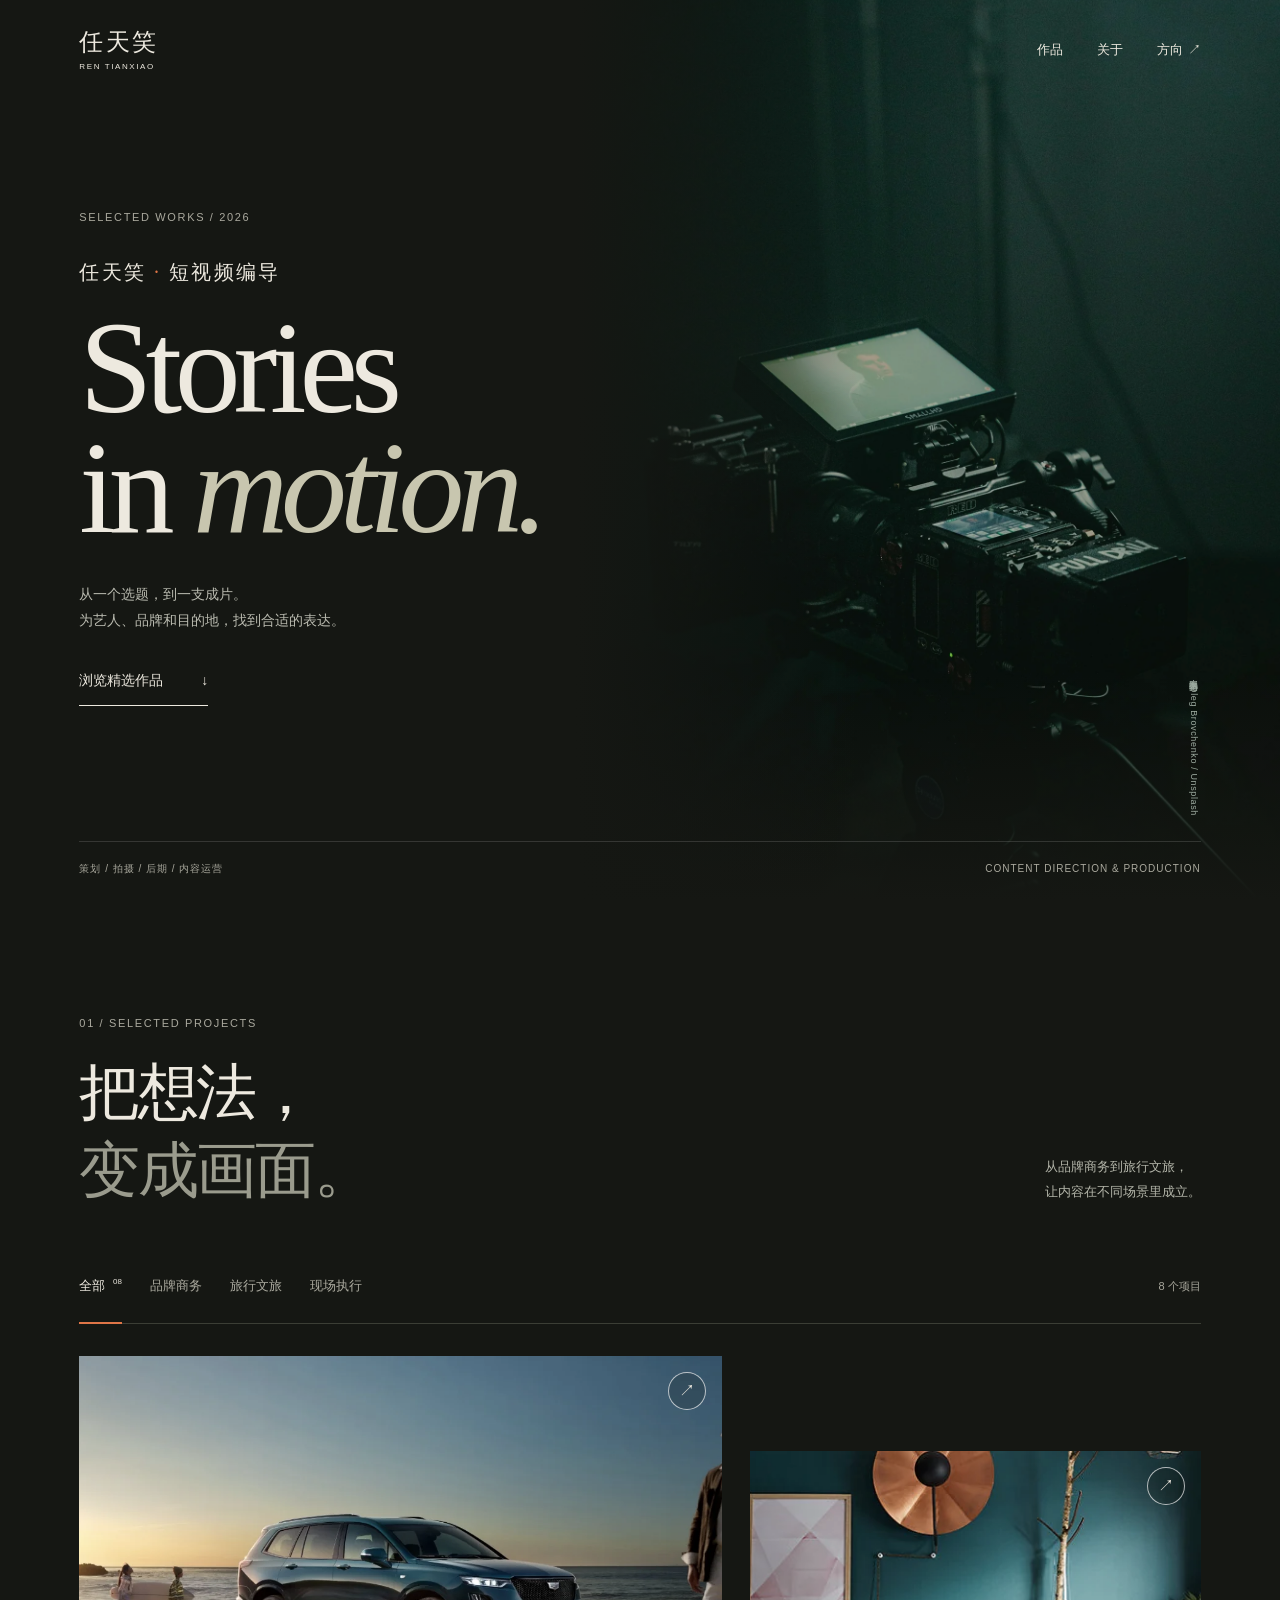
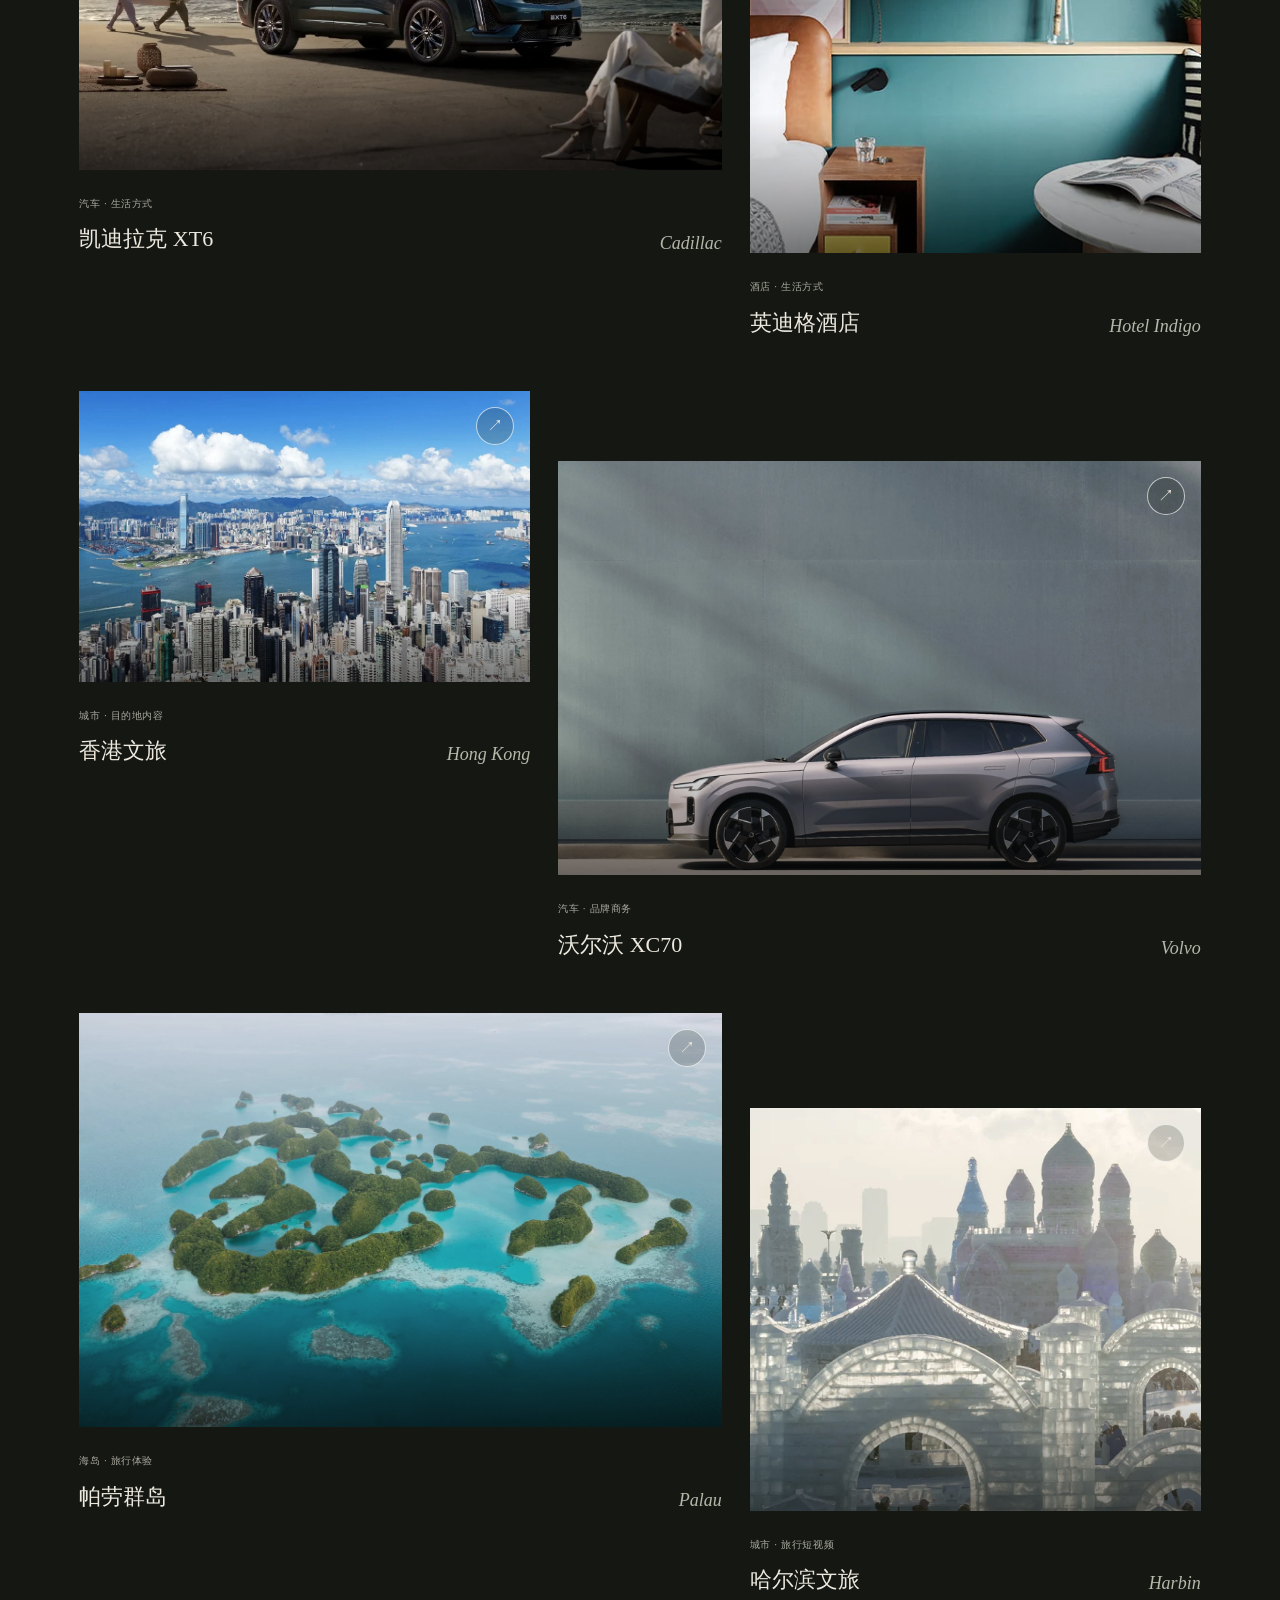
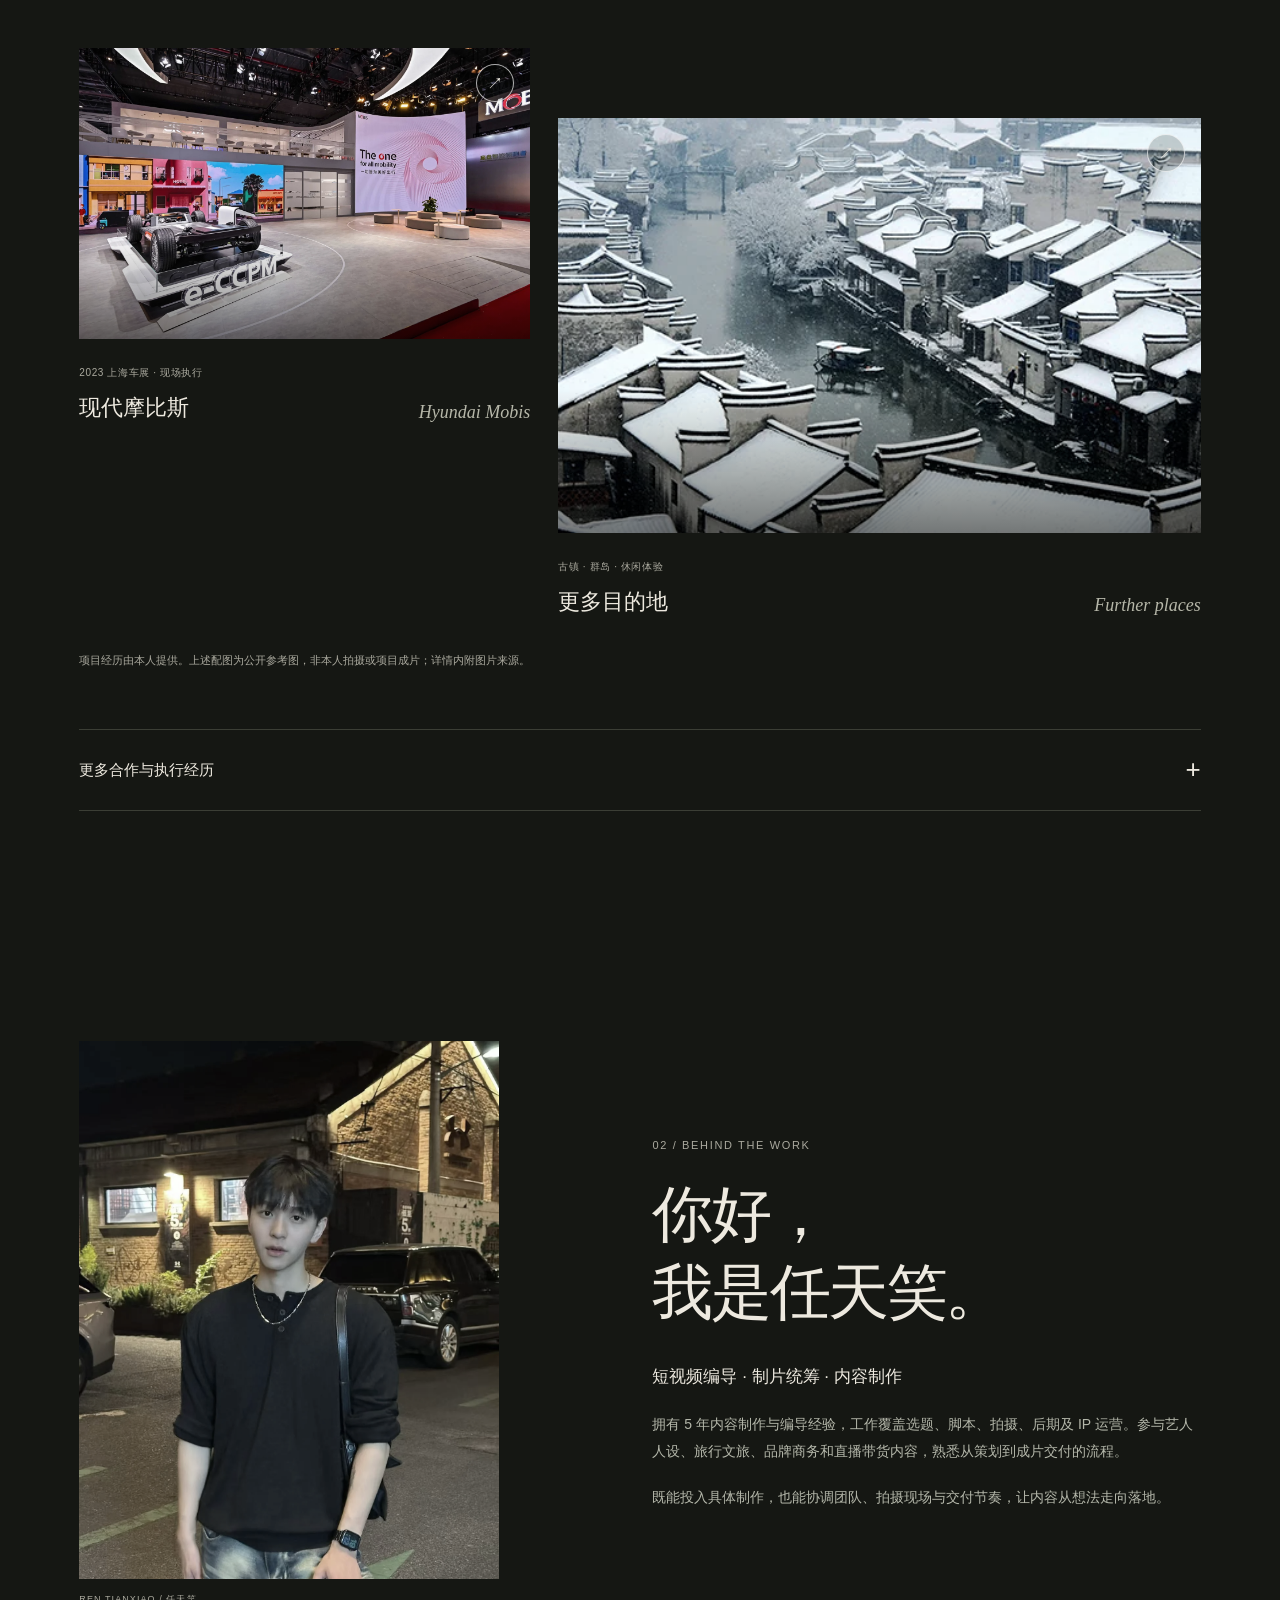
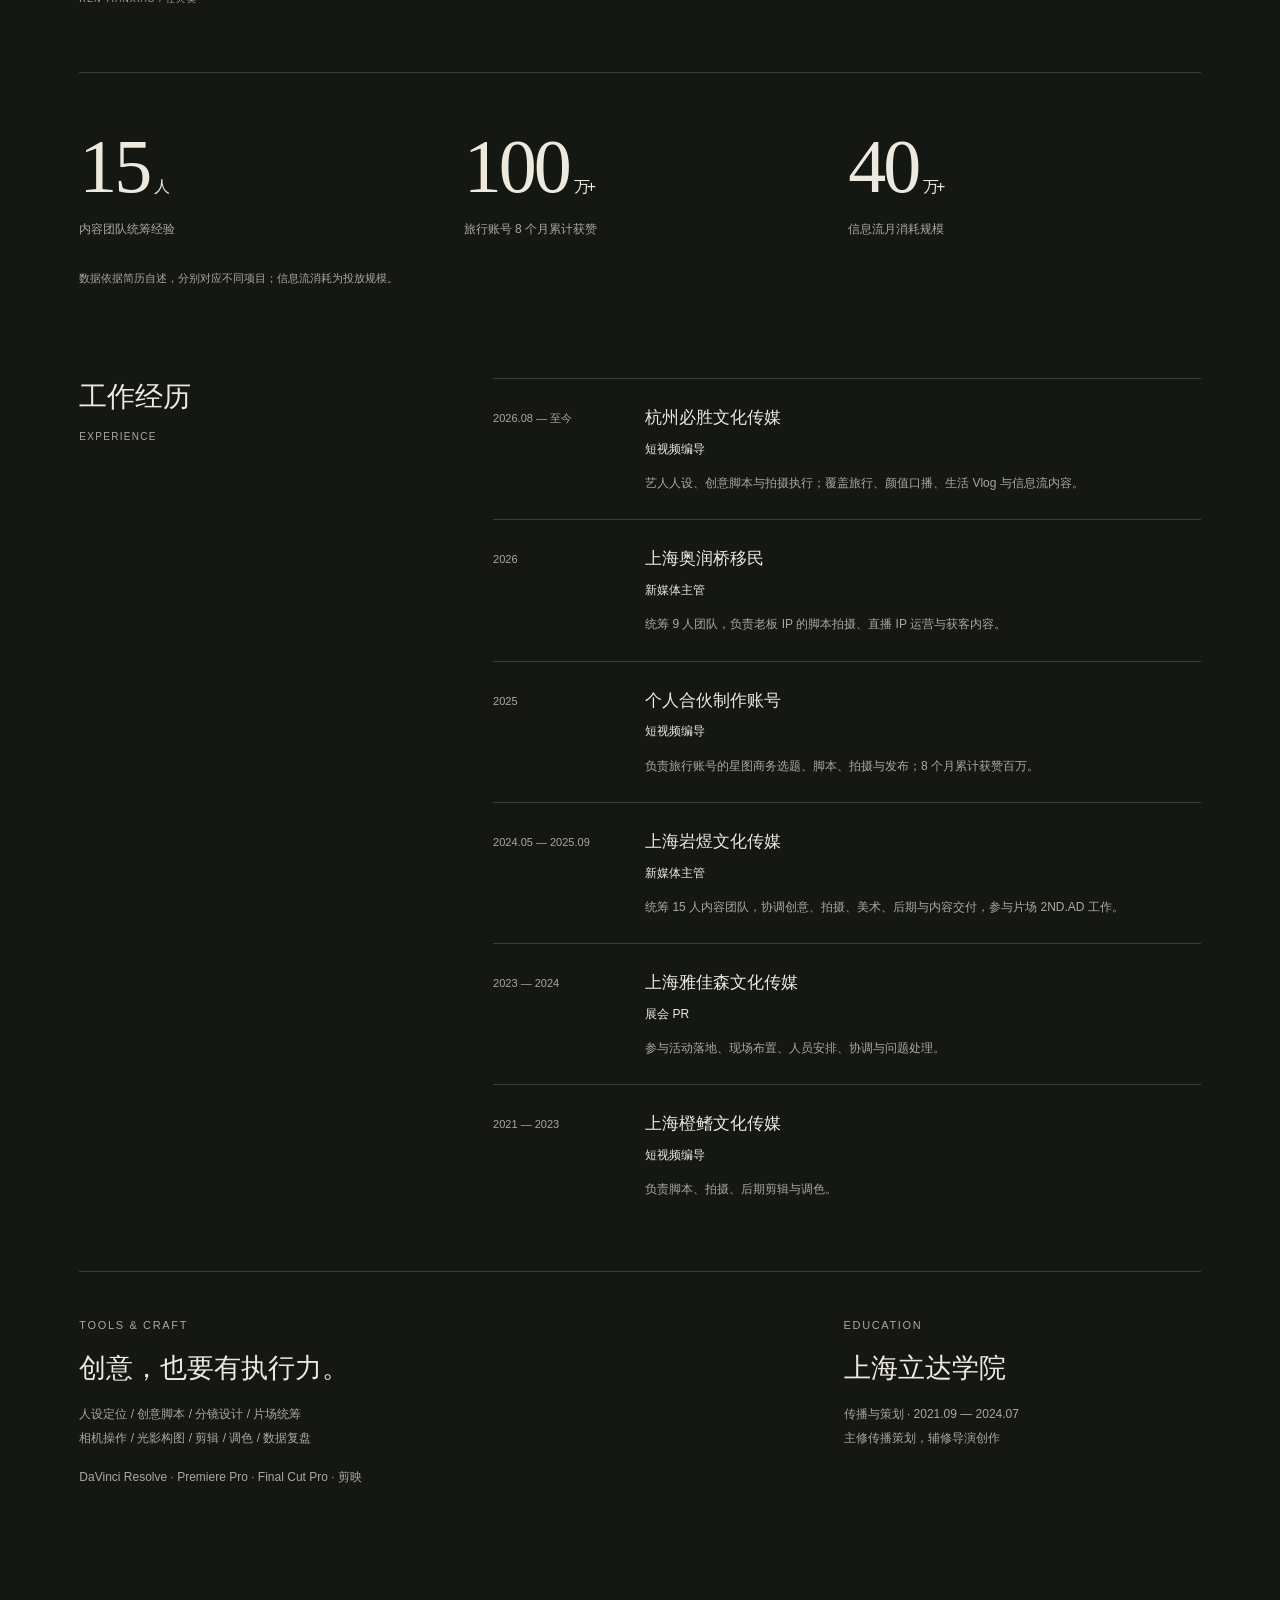
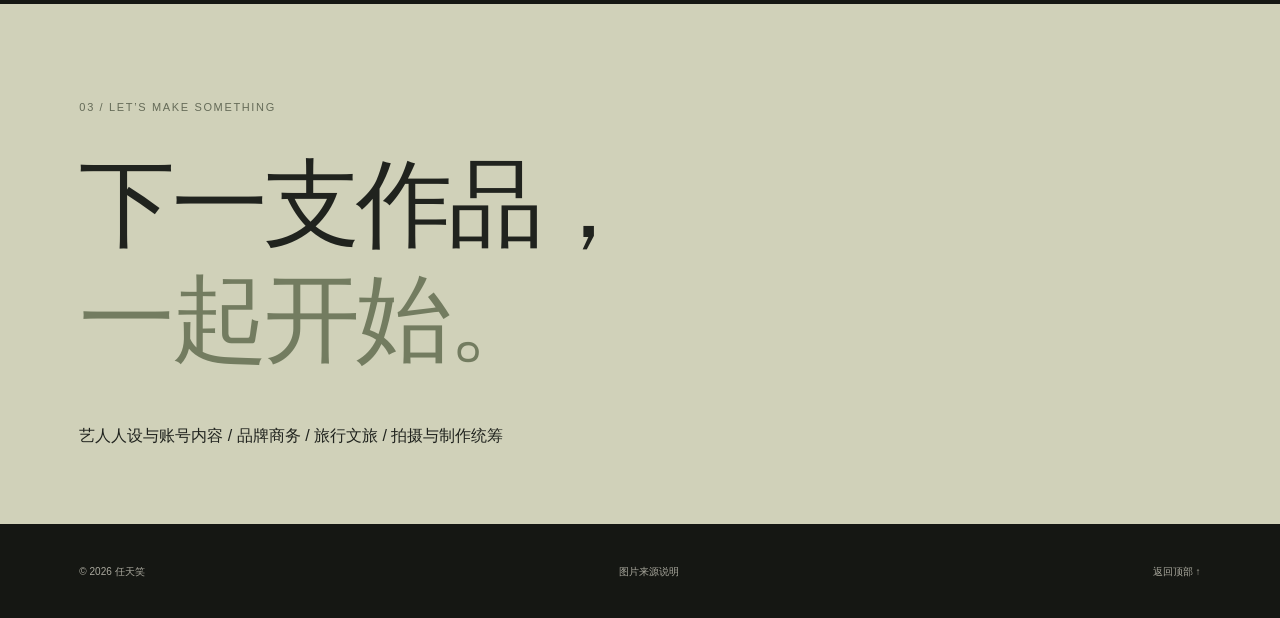
==== commit cc47c3e7: "Remove artist account showcase and project card captions" ====
--- a/index.html
+++ b/index.html
@@ -1,12 +1,11 @@
 <!DOCTYPE html>
 <html lang="zh-CN"><head><meta charset="UTF-8"><meta name="viewport" content="width=device-width,initial-scale=1"><title>任天笑 — 短视频编导与内容制作</title><meta name="description" content="任天笑个人作品集：艺人人设、品牌商务、旅行文旅与现场执行。从选题、脚本、拍摄到后期和内容发布。"><meta name="theme-color" content="#151713"><meta name="robots" content="noindex,nofollow"><meta property="og:title" content="任天笑 · 内容编导作品集"><meta property="og:description" content="让故事走进镜头。艺人、品牌与旅行内容作品。"><meta property="og:type" content="website"><meta property="og:image" content="https://rryeeeeee.github.io/tianxiao-portfolio/assets/og.jpg"><meta property="og:url" content="https://rryeeeeee.github.io/tianxiao-portfolio/"><link rel="canonical" href="https://rryeeeeee.github.io/tianxiao-portfolio/"><link rel="icon" href="assets/favicon.svg" type="image/svg+xml"><link rel="stylesheet" href="style.css"><script src="data.js" defer></script><script src="app.js" defer></script></head>
 <body><a class="skip" href="#main">跳到主要内容</a>
-<header class="site-header"><a class="wordmark" href="#top" aria-label="任天笑，返回顶部">任天笑<span>REN TIANXIAO</span></a><nav aria-label="主导航"><a href="#works">作品</a><a href="#artists">艺人</a><a href="#about">关于</a><a href="#contact">方向<span aria-hidden="true"> ↗</span></a></nav></header>
+<header class="site-header"><a class="wordmark" href="#top" aria-label="任天笑，返回顶部">任天笑<span>REN TIANXIAO</span></a><nav aria-label="主导航"><a href="#works">作品</a><a href="#about">关于</a><a href="#contact">方向<span aria-hidden="true"> ↗</span></a></nav></header>
 <main id="main"><section class="hero" id="top" aria-labelledby="hero-title"><div class="hero-visual"><img src="assets/camera.webp" alt="摄影机与灯光的片场氛围参考图" width="1600" height="2400" fetchpriority="high"><span class="hero-credit">氛围参考图 · Oleg Brovchenko / Unsplash</span></div><div class="hero-content"><p class="eyebrow hero-kicker">SELECTED WORKS / 2026</p><h1 id="hero-title"><span class="hero-name">任天笑 <i>·</i> 短视频编导</span><span class="display">Stories<br>in <em>motion.</em></span></h1><p class="hero-description">从一个选题，到一支成片。<br>为艺人、品牌和目的地，找到合适的表达。</p><a class="text-link hero-link" href="#works">浏览精选作品 <span aria-hidden="true">↓</span></a></div><div class="hero-bottom"><span>策划 / 拍摄 / 后期 / 内容运营</span><span>CONTENT DIRECTION & PRODUCTION</span></div></section>
-<section class="works section-pad" id="works" aria-labelledby="works-title"><div class="section-heading"><div><p class="eyebrow">01 / SELECTED PROJECTS</p><h2 id="works-title">把想法，<br><span class="muted">变成画面。</span></h2></div><p class="section-intro">从品牌商务到旅行文旅，<br>让内容在不同场景里成立。</p></div><div class="filter-row"><div class="filters" role="group" aria-label="筛选作品"><button data-filter="all" aria-pressed="true">全部 <sup>08</sup></button><button data-filter="brand" aria-pressed="false">品牌商务</button><button data-filter="travel" aria-pressed="false">旅行文旅</button><button data-filter="event" aria-pressed="false">现场执行</button></div><span class="filter-count" aria-live="polite">8 个项目</span></div><div class="project-grid"><article class="project" data-category="brand"><button class="project-open" data-project="cadillac" aria-label="查看凯迪拉克 XT6案例"><span class="project-image"><img src="assets/cadillac.webp" alt="凯迪拉克 XT6公开参考图" loading="lazy" width="1200" height="800"><span class="image-caption">参考画面 · 非本人拍摄</span><span class="round-arrow" aria-hidden="true">↗</span></span><span class="project-meta"><span><span class="eyebrow">汽车 · 生活方式</span><strong>凯迪拉克 XT6</strong></span><span class="project-en">Cadillac</span></span></button></article><article class="project" data-category="brand"><button class="project-open" data-project="indigo" aria-label="查看英迪格酒店案例"><span class="project-image"><img src="assets/indigo.webp" alt="英迪格酒店公开参考图" loading="lazy" width="1200" height="800"><span class="image-caption">参考画面 · 非本人拍摄</span><span class="round-arrow" aria-hidden="true">↗</span></span><span class="project-meta"><span><span class="eyebrow">酒店 · 生活方式</span><strong>英迪格酒店</strong></span><span class="project-en">Hotel Indigo</span></span></button></article><article class="project" data-category="travel"><button class="project-open" data-project="hongkong" aria-label="查看香港文旅案例"><span class="project-image"><img src="assets/hongkong.webp" alt="香港文旅公开参考图" loading="lazy" width="1200" height="800"><span class="image-caption">参考画面 · 非本人拍摄</span><span class="round-arrow" aria-hidden="true">↗</span></span><span class="project-meta"><span><span class="eyebrow">城市 · 目的地内容</span><strong>香港文旅</strong></span><span class="project-en">Hong Kong</span></span></button></article><article class="project" data-category="brand"><button class="project-open" data-project="volvo" aria-label="查看沃尔沃 XC70案例"><span class="project-image"><img src="assets/volvo-scene.webp" alt="沃尔沃 XC70公开参考图" loading="lazy" width="1200" height="800"><span class="image-caption">参考画面 · 非本人拍摄</span><span class="round-arrow" aria-hidden="true">↗</span></span><span class="project-meta"><span><span class="eyebrow">汽车 · 品牌商务</span><strong>沃尔沃 XC70</strong></span><span class="project-en">Volvo</span></span></button></article><article class="project" data-category="travel"><button class="project-open" data-project="palau" aria-label="查看帕劳群岛案例"><span class="project-image"><img src="assets/palau.webp" alt="帕劳群岛公开参考图" loading="lazy" width="1200" height="800"><span class="image-caption">参考画面 · 非本人拍摄</span><span class="round-arrow" aria-hidden="true">↗</span></span><span class="project-meta"><span><span class="eyebrow">海岛 · 旅行体验</span><strong>帕劳群岛</strong></span><span class="project-en">Palau</span></span></button></article><article class="project" data-category="travel"><button class="project-open" data-project="harbin" aria-label="查看哈尔滨文旅案例"><span class="project-image"><img src="assets/harbin.webp" alt="哈尔滨文旅公开参考图" loading="lazy" width="1200" height="800"><span class="image-caption">参考画面 · 非本人拍摄</span><span class="round-arrow" aria-hidden="true">↗</span></span><span class="project-meta"><span><span class="eyebrow">城市 · 旅行短视频</span><strong>哈尔滨文旅</strong></span><span class="project-en">Harbin</span></span></button></article><article class="project" data-category="event"><button class="project-open" data-project="mobis" aria-label="查看现代摩比斯案例"><span class="project-image"><img src="assets/mobis.webp" alt="现代摩比斯公开参考图" loading="lazy" width="1200" height="800"><span class="image-caption">参考画面 · 非本人拍摄</span><span class="round-arrow" aria-hidden="true">↗</span></span><span class="project-meta"><span><span class="eyebrow">2023 上海车展 · 现场执行</span><strong>现代摩比斯</strong></span><span class="project-en">Hyundai Mobis</span></span></button></article><article class="project" data-category="travel"><button class="project-open" data-project="destinations" aria-label="查看更多目的地案例"><span class="project-image"><img src="assets/nanxun.webp" alt="更多目的地公开参考图" loading="lazy" width="1200" height="800"><span class="image-caption">参考画面 · 非本人拍摄</span><span class="round-arrow" aria-hidden="true">↗</span></span><span class="project-meta"><span><span class="eyebrow">古镇 · 群岛 · 休闲体验</span><strong>更多目的地</strong></span><span class="project-en">Further places</span></span></button></article></div><p class="empty-state" hidden>暂无此分类的项目。<button data-filter="all">查看全部作品</button></p><p class="source-note">项目经历由本人提供。上述配图为公开参考图，非本人拍摄或项目成片；详情内附图片来源。</p><details class="more-works"><summary><span>更多合作与执行经历</span><span class="plus" aria-hidden="true">+</span></summary><div class="more-grid"><div><h3>品牌与休闲体验</h3><p>本田 · 五菱星光 · 智选假日酒店 · 知香缘高端线香</p><p>宁波方特 · 无锡融创 · 昆明海趣花都海洋世界 · 阳澄半岛乐园</p></div><div><h3>现场与保密项目</h3><p>2022 进博会 · 2023 ChinaJoy · 能源展 · 家居展</p><p>另参与综艺相关及电音巡回演出项目，具体项目资料不公开。</p></div></div></details></section>
-<section class="artists section-pad" id="artists" aria-labelledby="artists-title"><div class="section-heading"><div><p class="eyebrow">02 / PEOPLE & PERSONAS</p><h2 id="artists-title">从人出发，<br><span class="muted">让内容有辨识度。</span></h2></div><p class="section-intro">艺人人设与达人账号内容，<br>连接人物表达和观众感受。</p></div><article class="kim-feature" id="kim"><div class="kim-copy"><p class="eyebrow accent">FEATURED ARTIST / 重点案例</p><h3>金贤重<span>Kim Hyun Joong</span></h3><p class="role-label">全案策划执行</p><p class="kim-description">围绕艺人账号开展全案策划与执行，<br>贯通内容构思与制作落地。</p><dl class="kim-stats"><div><dt>账号粉丝</dt><dd>7.8<span>万</span></dd></div><div><dt>账号获赞</dt><dd>34.3<span>万</span></dd></div></dl><p class="small-note">数据来自本人提供的账号截图，为账号快照，<br>不代表任职期间的增长或个人独立成果。</p><button class="text-link" data-account="kim">查看完整账号截图 <span aria-hidden="true">↗</span></button></div><button class="kim-image" data-account="kim" aria-label="查看金贤重账号完整截图"><img src="assets/kim-detail.webp" alt="金贤重账号资料及内容截图，来自本人提供的原始截图" width="1200" height="1088" loading="lazy"><span>ACCOUNT SNAPSHOT <span aria-hidden="true">↗</span></span></button></article><div class="account-heading"><div><h3>更多合作账号</h3><p>艺人内容：选题 / 脚本 / 制作统筹 / 配音 / 部分拍摄<br>旅行与带货内容：选题 / 脚本 / 拍摄 / 发布</p></div><span class="eyebrow">08 ACCOUNTS</span></div><div class="account-grid"><button class="account" data-account="leung" aria-label="查看梁烈唯账号截图"><span class="account-image"><img src="assets/leung.webp" alt="梁烈唯账号截图" loading="lazy" width="700" height="1300"><span class="account-zoom" aria-hidden="true">↗</span></span><span class="account-name">梁烈唯</span><span class="account-info">艺人内容<span>138.5万粉丝</span></span></button><button class="account" data-account="he" aria-label="查看何美延账号截图"><span class="account-image"><img src="assets/he.webp" alt="何美延账号截图" loading="lazy" width="700" height="1300"><span class="account-zoom" aria-hidden="true">↗</span></span><span class="account-name">何美延</span><span class="account-info">艺人内容<span>111.5万粉丝</span></span></button><button class="account" data-account="matt" aria-label="查看高钧贤账号截图"><span class="account-image"><img src="assets/matt.webp" alt="高钧贤账号截图" loading="lazy" width="700" height="1300"><span class="account-zoom" aria-hidden="true">↗</span></span><span class="account-name">高钧贤</span><span class="account-info">艺人内容<span>35.1万粉丝</span></span></button><button class="account" data-account="zhou" aria-label="查看周艺轩账号截图"><span class="account-image"><img src="assets/zhou.webp" alt="周艺轩账号截图" loading="lazy" width="700" height="1300"><span class="account-zoom" aria-hidden="true">↗</span></span><span class="account-name">周艺轩</span><span class="account-info">艺人内容<span>23.8万粉丝</span></span></button><button class="account" data-account="naice" aria-label="查看奈斯小姐-Naice账号截图"><span class="account-image"><img src="assets/naice.webp" alt="奈斯小姐-Naice账号截图" loading="lazy" width="700" height="1300"><span class="account-zoom" aria-hidden="true">↗</span></span><span class="account-name">奈斯小姐-Naice</span><span class="account-info">旅行与带货<span>203.3万粉丝</span></span></button><button class="account" data-account="xiaoran" aria-label="查看LR-晓燃日记账号截图"><span class="account-image"><img src="assets/xiaoran.webp" alt="LR-晓燃日记账号截图" loading="lazy" width="700" height="1300"><span class="account-zoom" aria-hidden="true">↗</span></span><span class="account-name">LR-晓燃日记</span><span class="account-info">旅行与带货<span>115.9万粉丝</span></span></button><button class="account" data-account="yshine" aria-label="查看张雨萱 Yshine账号截图"><span class="account-image"><img src="assets/yshine.webp" alt="张雨萱 Yshine账号截图" loading="lazy" width="700" height="1300"><span class="account-zoom" aria-hidden="true">↗</span></span><span class="account-name">张雨萱 Yshine</span><span class="account-info">旅行与带货<span>382.5万粉丝</span></span></button><button class="account" data-account="zinai" aria-label="查看紫奶贝账号截图"><span class="account-image"><img src="assets/zinai.webp" alt="紫奶贝账号截图" loading="lazy" width="700" height="1300"><span class="account-zoom" aria-hidden="true">↗</span></span><span class="account-name">紫奶贝</span><span class="account-info">旅行与带货<span>71.5万粉丝</span></span></button></div><p class="source-note">以上截图由本人提供；除金贤重外，账号数据截至 2026.10.16。粉丝数仅展示账号体量，不代表个人任职期间增长。点击图片可查看原始截图。</p></section>
-<section class="about section-pad" id="about" aria-labelledby="about-title"><div class="about-top"><div class="portrait"><img src="assets/portrait.webp" alt="任天笑个人照片" width="800" height="1100" loading="lazy"><span>REN TIANXIAO / 任天笑</span></div><div class="about-copy"><p class="eyebrow">03 / BEHIND THE WORK</p><h2 id="about-title">你好，<br>我是任天笑。</h2><p class="about-lead">短视频编导 · 制片统筹 · 内容制作</p><p>拥有 5 年内容制作与编导经验，工作覆盖选题、脚本、拍摄、后期及 IP 运营。参与艺人人设、旅行文旅、品牌商务和直播带货内容，熟悉从策划到成片交付的流程。</p><p>既能投入具体制作，也能协调团队、拍摄现场与交付节奏，让内容从想法走向落地。</p></div></div><div class="proof-row"><div><strong>15<span>人</span></strong><p>内容团队统筹经验</p></div><div><strong>100<span>万+</span></strong><p>旅行账号 8 个月累计获赞</p></div><div><strong>40<span>万+</span></strong><p>信息流月消耗规模</p></div></div><p class="source-note">数据依据简历自述，分别对应不同项目；信息流消耗为投放规模。</p><div class="experience-layout"><h3>工作经历<span>EXPERIENCE</span></h3><ol class="timeline"><li><span class="year">2026.08 — 至今</span><div><h4>杭州必胜文化传媒</h4><p class="job">短视频编导</p><p>艺人人设、创意脚本与拍摄执行；覆盖旅行、颜值口播、生活 Vlog 与信息流内容。</p></div></li><li><span class="year">2026</span><div><h4>上海奥润桥移民</h4><p class="job">新媒体主管</p><p>统筹 9 人团队，负责老板 IP 的脚本拍摄、直播 IP 运营与获客内容。</p></div></li><li><span class="year">2025</span><div><h4>个人合伙制作账号</h4><p class="job">短视频编导</p><p>负责旅行账号的星图商务选题、脚本、拍摄与发布；8 个月累计获赞百万。</p></div></li><li><span class="year">2024.05 — 2025.09</span><div><h4>上海岩煜文化传媒</h4><p class="job">新媒体主管</p><p>统筹 15 人内容团队，协调创意、拍摄、美术、后期与内容交付，参与片场 2ND.AD 工作。</p></div></li><li><span class="year">2023 — 2024</span><div><h4>上海雅佳森文化传媒</h4><p class="job">展会 PR</p><p>参与活动落地、现场布置、人员安排、协调与问题处理。</p></div></li><li><span class="year">2021 — 2023</span><div><h4>上海橙鳍文化传媒</h4><p class="job">短视频编导</p><p>负责脚本、拍摄、后期剪辑与调色。</p></div></li></ol></div><div class="toolbox"><div><p class="eyebrow">TOOLS & CRAFT</p><h3>创意，也要有执行力。</h3><p>人设定位 / 创意脚本 / 分镜设计 / 片场统筹<br>相机操作 / 光影构图 / 剪辑 / 调色 / 数据复盘</p><p class="software">DaVinci Resolve · Premiere Pro · Final Cut Pro · 剪映</p></div><div><p class="eyebrow">EDUCATION</p><h3>上海立达学院</h3><p>传播与策划 · 2021.09 — 2024.07<br>主修传播策划，辅修导演创作</p></div></div></section>
-<section class="contact section-pad" id="contact" aria-labelledby="contact-title"><p class="eyebrow">04 / LET’S MAKE SOMETHING</p><h2 id="contact-title">下一支作品，<br><em>一起开始。</em></h2><div class="contact-links"><p>艺人人设与账号内容 / 品牌商务 / 旅行文旅 / 拍摄与制作统筹</p></div></section></main>
-<footer><span>© 2026 任天笑</span><button id="credits-open">图片来源与数据说明</button><a href="#top">返回顶部 ↑</a></footer>
+<section class="works section-pad" id="works" aria-labelledby="works-title"><div class="section-heading"><div><p class="eyebrow">01 / SELECTED PROJECTS</p><h2 id="works-title">把想法，<br><span class="muted">变成画面。</span></h2></div><p class="section-intro">从品牌商务到旅行文旅，<br>让内容在不同场景里成立。</p></div><div class="filter-row"><div class="filters" role="group" aria-label="筛选作品"><button data-filter="all" aria-pressed="true">全部 <sup>08</sup></button><button data-filter="brand" aria-pressed="false">品牌商务</button><button data-filter="travel" aria-pressed="false">旅行文旅</button><button data-filter="event" aria-pressed="false">现场执行</button></div><span class="filter-count" aria-live="polite">8 个项目</span></div><div class="project-grid"><article class="project" data-category="brand"><button class="project-open" data-project="cadillac" aria-label="查看凯迪拉克 XT6案例"><span class="project-image"><img src="assets/cadillac.webp" alt="凯迪拉克 XT6公开参考图" loading="lazy" width="1200" height="800"><span class="round-arrow" aria-hidden="true">↗</span></span><span class="project-meta"><span><span class="eyebrow">汽车 · 生活方式</span><strong>凯迪拉克 XT6</strong></span><span class="project-en">Cadillac</span></span></button></article><article class="project" data-category="brand"><button class="project-open" data-project="indigo" aria-label="查看英迪格酒店案例"><span class="project-image"><img src="assets/indigo.webp" alt="英迪格酒店公开参考图" loading="lazy" width="1200" height="800"><span class="round-arrow" aria-hidden="true">↗</span></span><span class="project-meta"><span><span class="eyebrow">酒店 · 生活方式</span><strong>英迪格酒店</strong></span><span class="project-en">Hotel Indigo</span></span></button></article><article class="project" data-category="travel"><button class="project-open" data-project="hongkong" aria-label="查看香港文旅案例"><span class="project-image"><img src="assets/hongkong.webp" alt="香港文旅公开参考图" loading="lazy" width="1200" height="800"><span class="round-arrow" aria-hidden="true">↗</span></span><span class="project-meta"><span><span class="eyebrow">城市 · 目的地内容</span><strong>香港文旅</strong></span><span class="project-en">Hong Kong</span></span></button></article><article class="project" data-category="brand"><button class="project-open" data-project="volvo" aria-label="查看沃尔沃 XC70案例"><span class="project-image"><img src="assets/volvo-scene.webp" alt="沃尔沃 XC70公开参考图" loading="lazy" width="1200" height="800"><span class="round-arrow" aria-hidden="true">↗</span></span><span class="project-meta"><span><span class="eyebrow">汽车 · 品牌商务</span><strong>沃尔沃 XC70</strong></span><span class="project-en">Volvo</span></span></button></article><article class="project" data-category="travel"><button class="project-open" data-project="palau" aria-label="查看帕劳群岛案例"><span class="project-image"><img src="assets/palau.webp" alt="帕劳群岛公开参考图" loading="lazy" width="1200" height="800"><span class="round-arrow" aria-hidden="true">↗</span></span><span class="project-meta"><span><span class="eyebrow">海岛 · 旅行体验</span><strong>帕劳群岛</strong></span><span class="project-en">Palau</span></span></button></article><article class="project" data-category="travel"><button class="project-open" data-project="harbin" aria-label="查看哈尔滨文旅案例"><span class="project-image"><img src="assets/harbin.webp" alt="哈尔滨文旅公开参考图" loading="lazy" width="1200" height="800"><span class="round-arrow" aria-hidden="true">↗</span></span><span class="project-meta"><span><span class="eyebrow">城市 · 旅行短视频</span><strong>哈尔滨文旅</strong></span><span class="project-en">Harbin</span></span></button></article><article class="project" data-category="event"><button class="project-open" data-project="mobis" aria-label="查看现代摩比斯案例"><span class="project-image"><img src="assets/mobis.webp" alt="现代摩比斯公开参考图" loading="lazy" width="1200" height="800"><span class="round-arrow" aria-hidden="true">↗</span></span><span class="project-meta"><span><span class="eyebrow">2023 上海车展 · 现场执行</span><strong>现代摩比斯</strong></span><span class="project-en">Hyundai Mobis</span></span></button></article><article class="project" data-category="travel"><button class="project-open" data-project="destinations" aria-label="查看更多目的地案例"><span class="project-image"><img src="assets/nanxun.webp" alt="更多目的地公开参考图" loading="lazy" width="1200" height="800"><span class="round-arrow" aria-hidden="true">↗</span></span><span class="project-meta"><span><span class="eyebrow">古镇 · 群岛 · 休闲体验</span><strong>更多目的地</strong></span><span class="project-en">Further places</span></span></button></article></div><p class="empty-state" hidden>暂无此分类的项目。<button data-filter="all">查看全部作品</button></p><p class="source-note">项目经历由本人提供。上述配图为公开参考图，非本人拍摄或项目成片；详情内附图片来源。</p><details class="more-works"><summary><span>更多合作与执行经历</span><span class="plus" aria-hidden="true">+</span></summary><div class="more-grid"><div><h3>品牌与休闲体验</h3><p>本田 · 五菱星光 · 智选假日酒店 · 知香缘高端线香</p><p>宁波方特 · 无锡融创 · 昆明海趣花都海洋世界 · 阳澄半岛乐园</p></div><div><h3>现场与保密项目</h3><p>2022 进博会 · 2023 ChinaJoy · 能源展 · 家居展</p><p>另参与综艺相关及电音巡回演出项目，具体项目资料不公开。</p></div></div></details></section>
+<section class="about section-pad" id="about" aria-labelledby="about-title"><div class="about-top"><div class="portrait"><img src="assets/portrait.webp" alt="任天笑个人照片" width="800" height="1100" loading="lazy"><span>REN TIANXIAO / 任天笑</span></div><div class="about-copy"><p class="eyebrow">02 / BEHIND THE WORK</p><h2 id="about-title">你好，<br>我是任天笑。</h2><p class="about-lead">短视频编导 · 制片统筹 · 内容制作</p><p>拥有 5 年内容制作与编导经验，工作覆盖选题、脚本、拍摄、后期及 IP 运营。参与艺人人设、旅行文旅、品牌商务和直播带货内容，熟悉从策划到成片交付的流程。</p><p>既能投入具体制作，也能协调团队、拍摄现场与交付节奏，让内容从想法走向落地。</p></div></div><div class="proof-row"><div><strong>15<span>人</span></strong><p>内容团队统筹经验</p></div><div><strong>100<span>万+</span></strong><p>旅行账号 8 个月累计获赞</p></div><div><strong>40<span>万+</span></strong><p>信息流月消耗规模</p></div></div><p class="source-note">数据依据简历自述，分别对应不同项目；信息流消耗为投放规模。</p><div class="experience-layout"><h3>工作经历<span>EXPERIENCE</span></h3><ol class="timeline"><li><span class="year">2026.08 — 至今</span><div><h4>杭州必胜文化传媒</h4><p class="job">短视频编导</p><p>艺人人设、创意脚本与拍摄执行；覆盖旅行、颜值口播、生活 Vlog 与信息流内容。</p></div></li><li><span class="year">2026</span><div><h4>上海奥润桥移民</h4><p class="job">新媒体主管</p><p>统筹 9 人团队，负责老板 IP 的脚本拍摄、直播 IP 运营与获客内容。</p></div></li><li><span class="year">2025</span><div><h4>个人合伙制作账号</h4><p class="job">短视频编导</p><p>负责旅行账号的星图商务选题、脚本、拍摄与发布；8 个月累计获赞百万。</p></div></li><li><span class="year">2024.05 — 2025.09</span><div><h4>上海岩煜文化传媒</h4><p class="job">新媒体主管</p><p>统筹 15 人内容团队，协调创意、拍摄、美术、后期与内容交付，参与片场 2ND.AD 工作。</p></div></li><li><span class="year">2023 — 2024</span><div><h4>上海雅佳森文化传媒</h4><p class="job">展会 PR</p><p>参与活动落地、现场布置、人员安排、协调与问题处理。</p></div></li><li><span class="year">2021 — 2023</span><div><h4>上海橙鳍文化传媒</h4><p class="job">短视频编导</p><p>负责脚本、拍摄、后期剪辑与调色。</p></div></li></ol></div><div class="toolbox"><div><p class="eyebrow">TOOLS & CRAFT</p><h3>创意，也要有执行力。</h3><p>人设定位 / 创意脚本 / 分镜设计 / 片场统筹<br>相机操作 / 光影构图 / 剪辑 / 调色 / 数据复盘</p><p class="software">DaVinci Resolve · Premiere Pro · Final Cut Pro · 剪映</p></div><div><p class="eyebrow">EDUCATION</p><h3>上海立达学院</h3><p>传播与策划 · 2021.09 — 2024.07<br>主修传播策划，辅修导演创作</p></div></div></section>
+<section class="contact section-pad" id="contact" aria-labelledby="contact-title"><p class="eyebrow">03 / LET’S MAKE SOMETHING</p><h2 id="contact-title">下一支作品，<br><em>一起开始。</em></h2><div class="contact-links"><p>艺人人设与账号内容 / 品牌商务 / 旅行文旅 / 拍摄与制作统筹</p></div></section></main>
+<footer><span>© 2026 任天笑</span><button id="credits-open">图片来源说明</button><a href="#top">返回顶部 ↑</a></footer>
 <dialog id="case-dialog" aria-labelledby="dialog-title"><button class="dialog-close" aria-label="关闭详情">关闭 <span aria-hidden="true">×</span></button><div id="dialog-body"></div></dialog>
-<dialog id="credits-dialog" aria-labelledby="credits-title"><button class="dialog-close" aria-label="关闭来源说明">关闭 <span aria-hidden="true">×</span></button><div class="credits-content"><p class="eyebrow">SOURCES & NOTES</p><h2 id="credits-title">图片与数据说明</h2><p>本网站依据任天笑提供的最新简历、作品集与账号截图整理。项目经历和工作职责为本人自述；公开参考图片用于说明项目类别与视觉语境，非本人拍摄、非项目成片。</p><p>金贤重案例分工由本人确认为“全案策划执行”。账号快照显示 7.8 万粉丝、34.3 万获赞，截图时间未提供。其余账号数据截至 2026.10.16。所有粉丝数均为账号体量，不表示个人任职期间增长。</p><ul><li><a href="https://www.gm.com.cn/en/home/newsroom.detail.html/Pages/news/cn/en/2024/nov/1115-cadillac.html" target="_blank" rel="noopener noreferrer">凯迪拉克 XT6：General Motors / Cadillac ↗</a></li><li><a href="https://www.ihgplc.com/en/our-brands/hotel-indigo" target="_blank" rel="noopener noreferrer">英迪格酒店：IHG Hotels & Resorts ↗</a></li><li><a href="https://www.discoverhongkong.com/eng/attractions/your-guide-to-experiencing-hong-kong.html" target="_blank" rel="noopener noreferrer">香港文旅：Hong Kong Tourism Board ↗</a></li><li><a href="https://www.volvocars.com.cn/zh-cn/cars/xc70-hybrid/" target="_blank" rel="noopener noreferrer">沃尔沃 XC70：沃尔沃汽车中国官网 ↗</a></li><li><a href="https://pristineparadisepalau.com/" target="_blank" rel="noopener noreferrer">帕劳群岛：Palau Visitors Authority / Josh Burkinshaw ↗</a></li><li><a href="https://english.www.gov.cn/news/202312/19/content_WS6580f2aec6d0868f4e8e253d.html" target="_blank" rel="noopener noreferrer">哈尔滨文旅：新华社 / 中国政府网 ↗</a></li><li><a href="https://www.mobis.com/en/aboutus/press.do?category=press&idx=5756" target="_blank" rel="noopener noreferrer">现代摩比斯：Hyundai Mobis ↗</a></li><li><a href="https://www.zjsjw.gov.cn/zhuantizhuanlan/jingtoushouji/jingtou/202101/t20210122_3503213.shtml" target="_blank" rel="noopener noreferrer">更多目的地：浙江省纪委省监委网站 / 丁建强 ↗</a></li><li><a href="https://unsplash.com/photos/a-camera-set-up-in-a-dark-room-l1L21HtHHuQ" target="_blank" rel="noopener noreferrer">首页摄影机氛围图：Oleg Brovchenko / Unsplash ↗</a></li><li>个人照片、艺人及达人账号截图：由本人提供。</li></ul><p>英迪格酒店参考图片不对应具体合作门店。保密项目仅展示参与类别，具体名称与画面不公开。下载文件为用户本次提供的原文件。</p></div></dialog><div class="toast" role="status" aria-live="polite"></div><noscript><p class="noscript">当前浏览器未启用 JavaScript。项目详情与截图放大需要 JavaScript；可直接下载完整作品集查看。</p></noscript></body></html>+<dialog id="credits-dialog" aria-labelledby="credits-title"><button class="dialog-close" aria-label="关闭来源说明">关闭 <span aria-hidden="true">×</span></button><div class="credits-content"><p class="eyebrow">SOURCES & NOTES</p><h2 id="credits-title">图片与数据说明</h2><p>本网站依据任天笑提供的最新简历、作品集与账号截图整理。项目经历和工作职责为本人自述；公开参考图片用于说明项目类别与视觉语境，非本人拍摄、非项目成片。</p><ul><li><a href="https://www.gm.com.cn/en/home/newsroom.detail.html/Pages/news/cn/en/2024/nov/1115-cadillac.html" target="_blank" rel="noopener noreferrer">凯迪拉克 XT6：General Motors / Cadillac ↗</a></li><li><a href="https://www.ihgplc.com/en/our-brands/hotel-indigo" target="_blank" rel="noopener noreferrer">英迪格酒店：IHG Hotels & Resorts ↗</a></li><li><a href="https://www.discoverhongkong.com/eng/attractions/your-guide-to-experiencing-hong-kong.html" target="_blank" rel="noopener noreferrer">香港文旅：Hong Kong Tourism Board ↗</a></li><li><a href="https://www.volvocars.com.cn/zh-cn/cars/xc70-hybrid/" target="_blank" rel="noopener noreferrer">沃尔沃 XC70：沃尔沃汽车中国官网 ↗</a></li><li><a href="https://pristineparadisepalau.com/" target="_blank" rel="noopener noreferrer">帕劳群岛：Palau Visitors Authority / Josh Burkinshaw ↗</a></li><li><a href="https://english.www.gov.cn/news/202312/19/content_WS6580f2aec6d0868f4e8e253d.html" target="_blank" rel="noopener noreferrer">哈尔滨文旅：新华社 / 中国政府网 ↗</a></li><li><a href="https://www.mobis.com/en/aboutus/press.do?category=press&idx=5756" target="_blank" rel="noopener noreferrer">现代摩比斯：Hyundai Mobis ↗</a></li><li><a href="https://www.zjsjw.gov.cn/zhuantizhuanlan/jingtoushouji/jingtou/202101/t20210122_3503213.shtml" target="_blank" rel="noopener noreferrer">更多目的地：浙江省纪委省监委网站 / 丁建强 ↗</a></li><li><a href="https://unsplash.com/photos/a-camera-set-up-in-a-dark-room-l1L21HtHHuQ" target="_blank" rel="noopener noreferrer">首页摄影机氛围图：Oleg Brovchenko / Unsplash ↗</a></li><li>个人照片：由本人提供。</li></ul><p>英迪格酒店参考图片不对应具体合作门店。保密项目仅展示参与类别，具体名称与画面不公开。公开版不提供原始简历和作品集文件下载。</p></div></dialog><div class="toast" role="status" aria-live="polite"></div><noscript><p class="noscript">当前浏览器未启用 JavaScript。项目详情需要 JavaScript；启用 JavaScript 后可查看完整案例。</p></noscript></body></html>
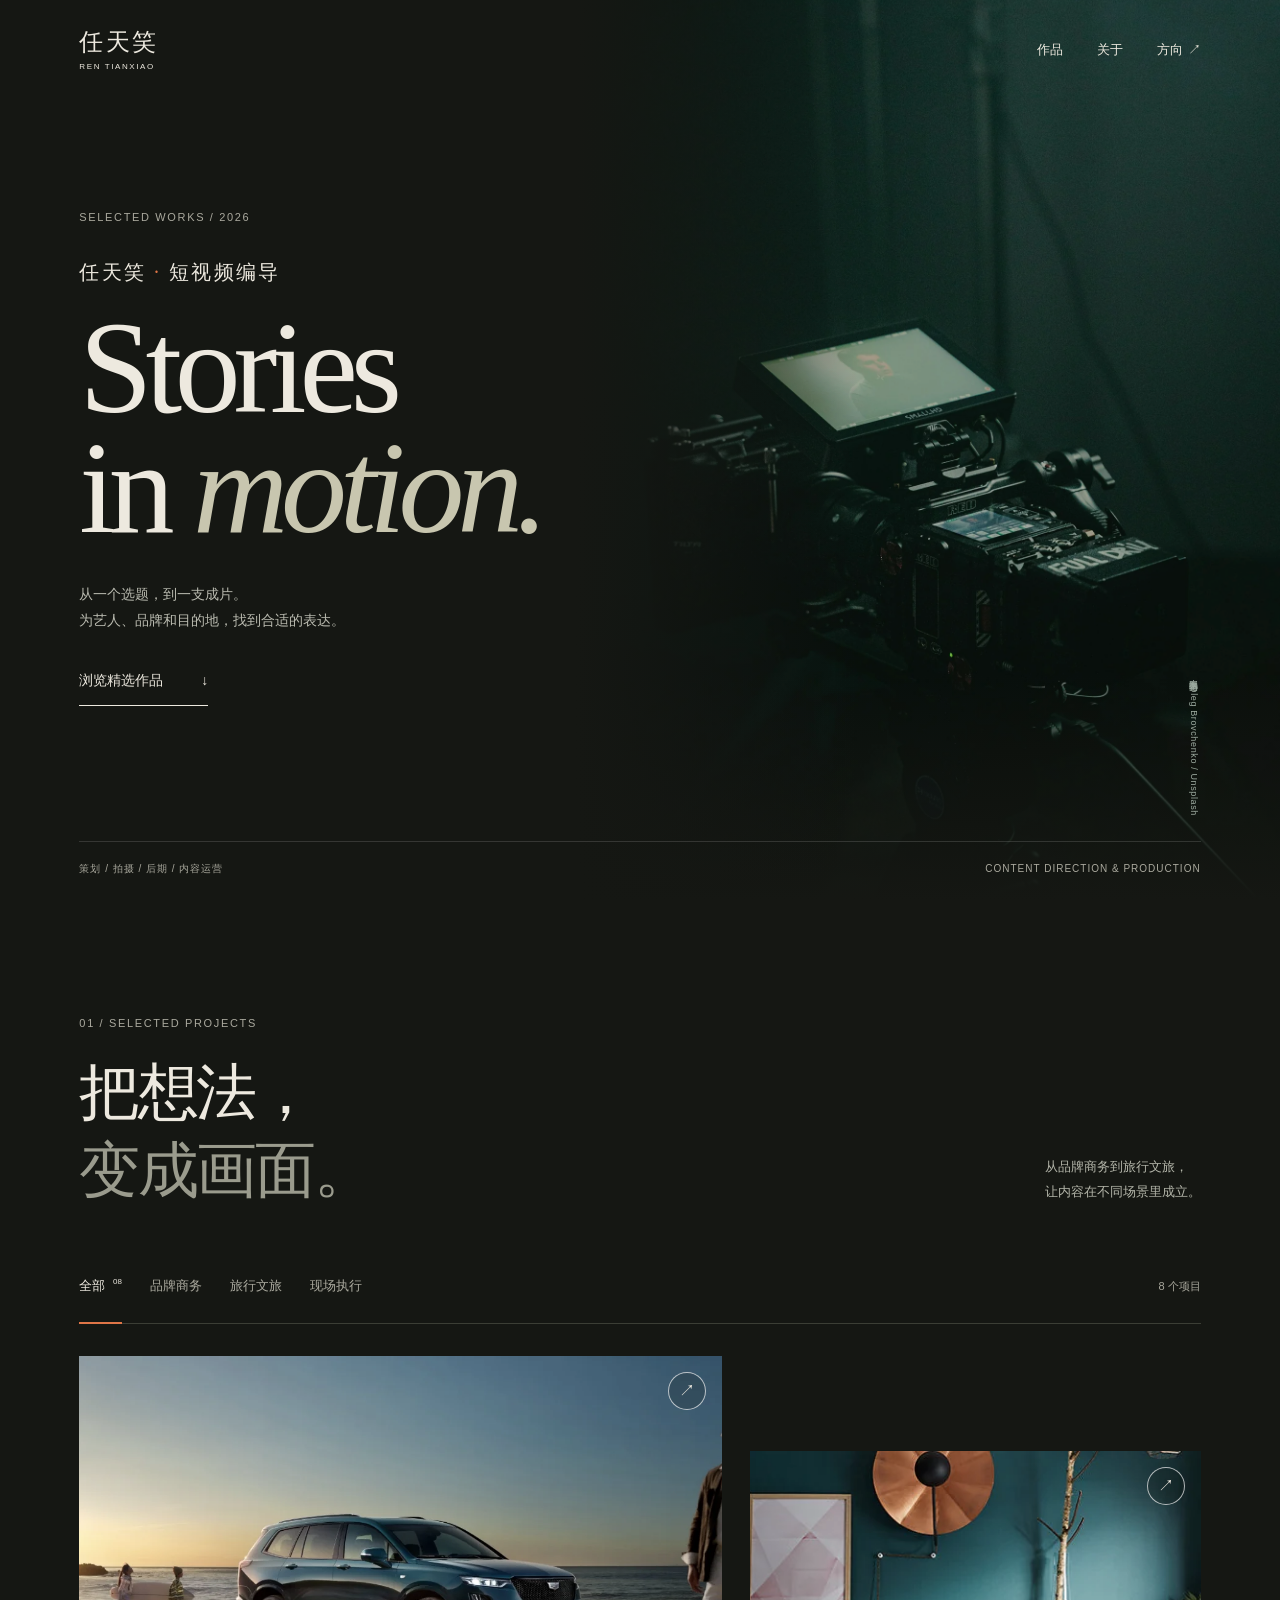
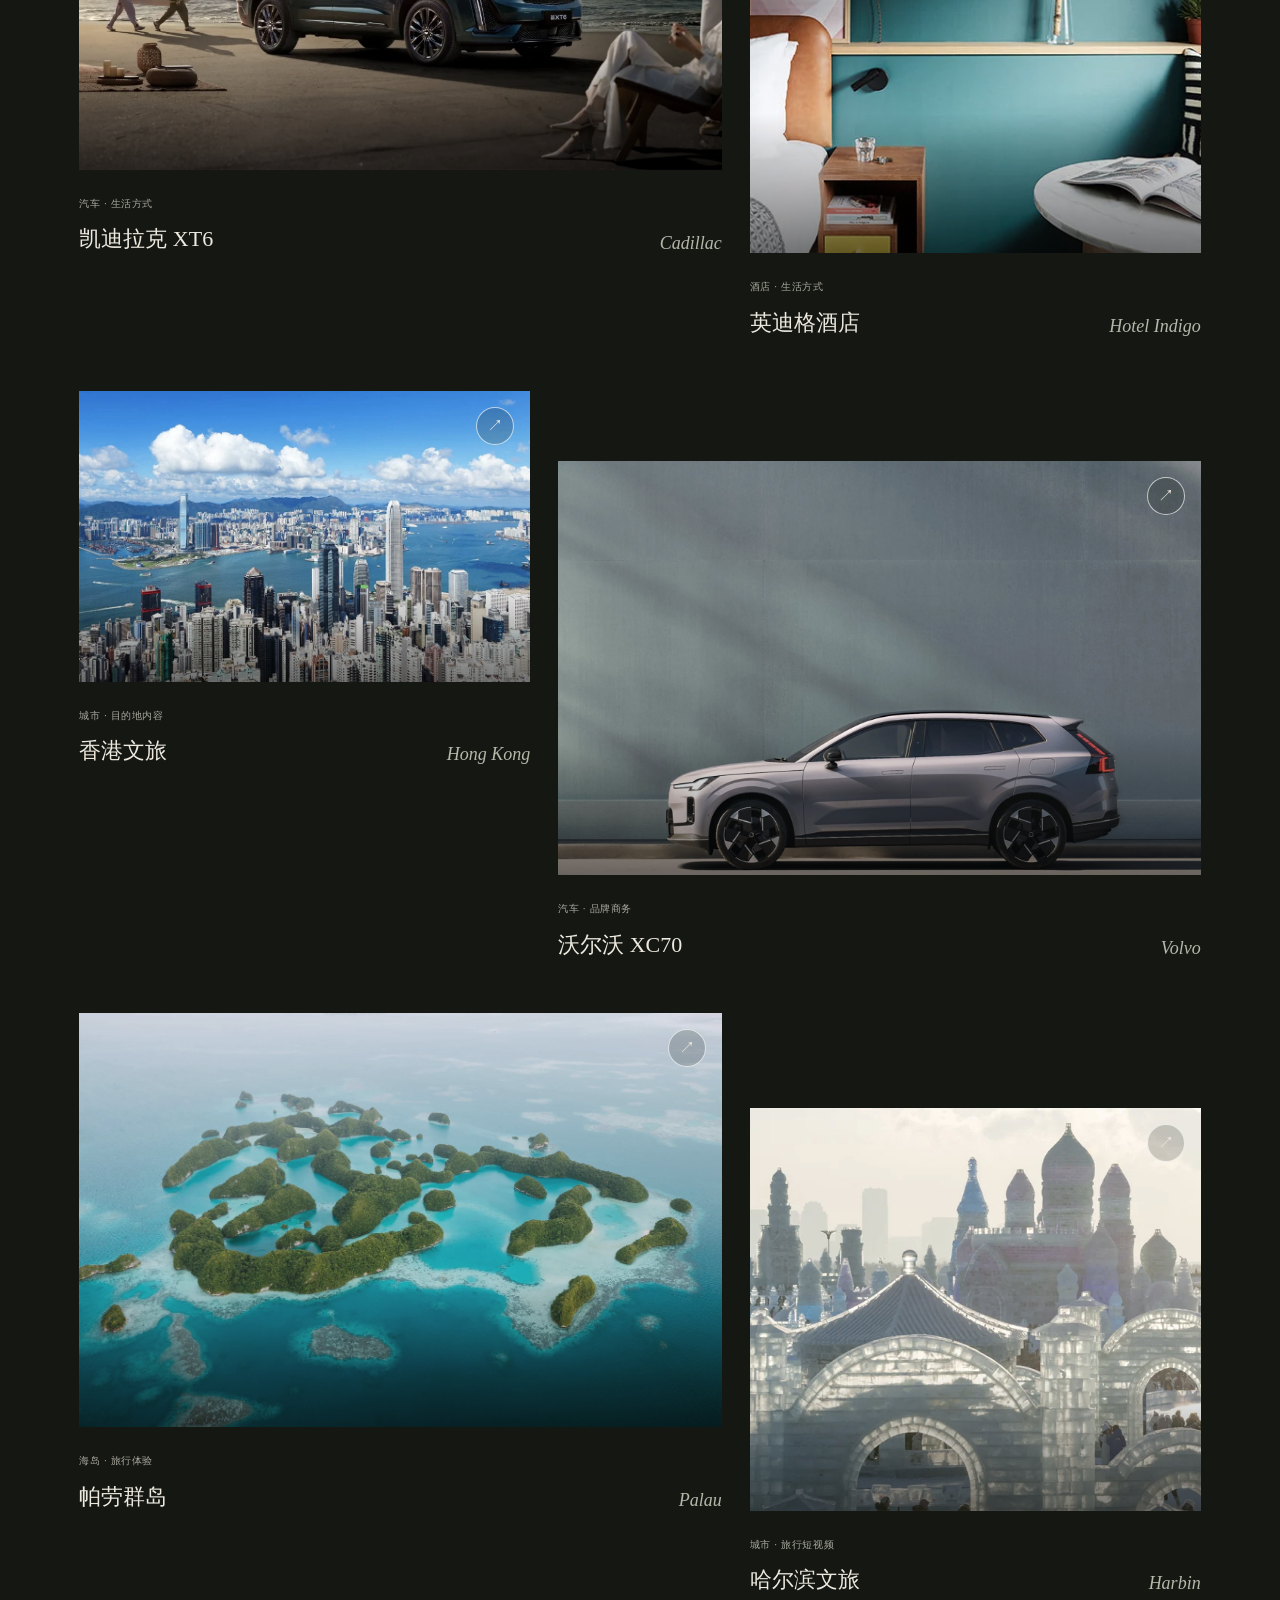
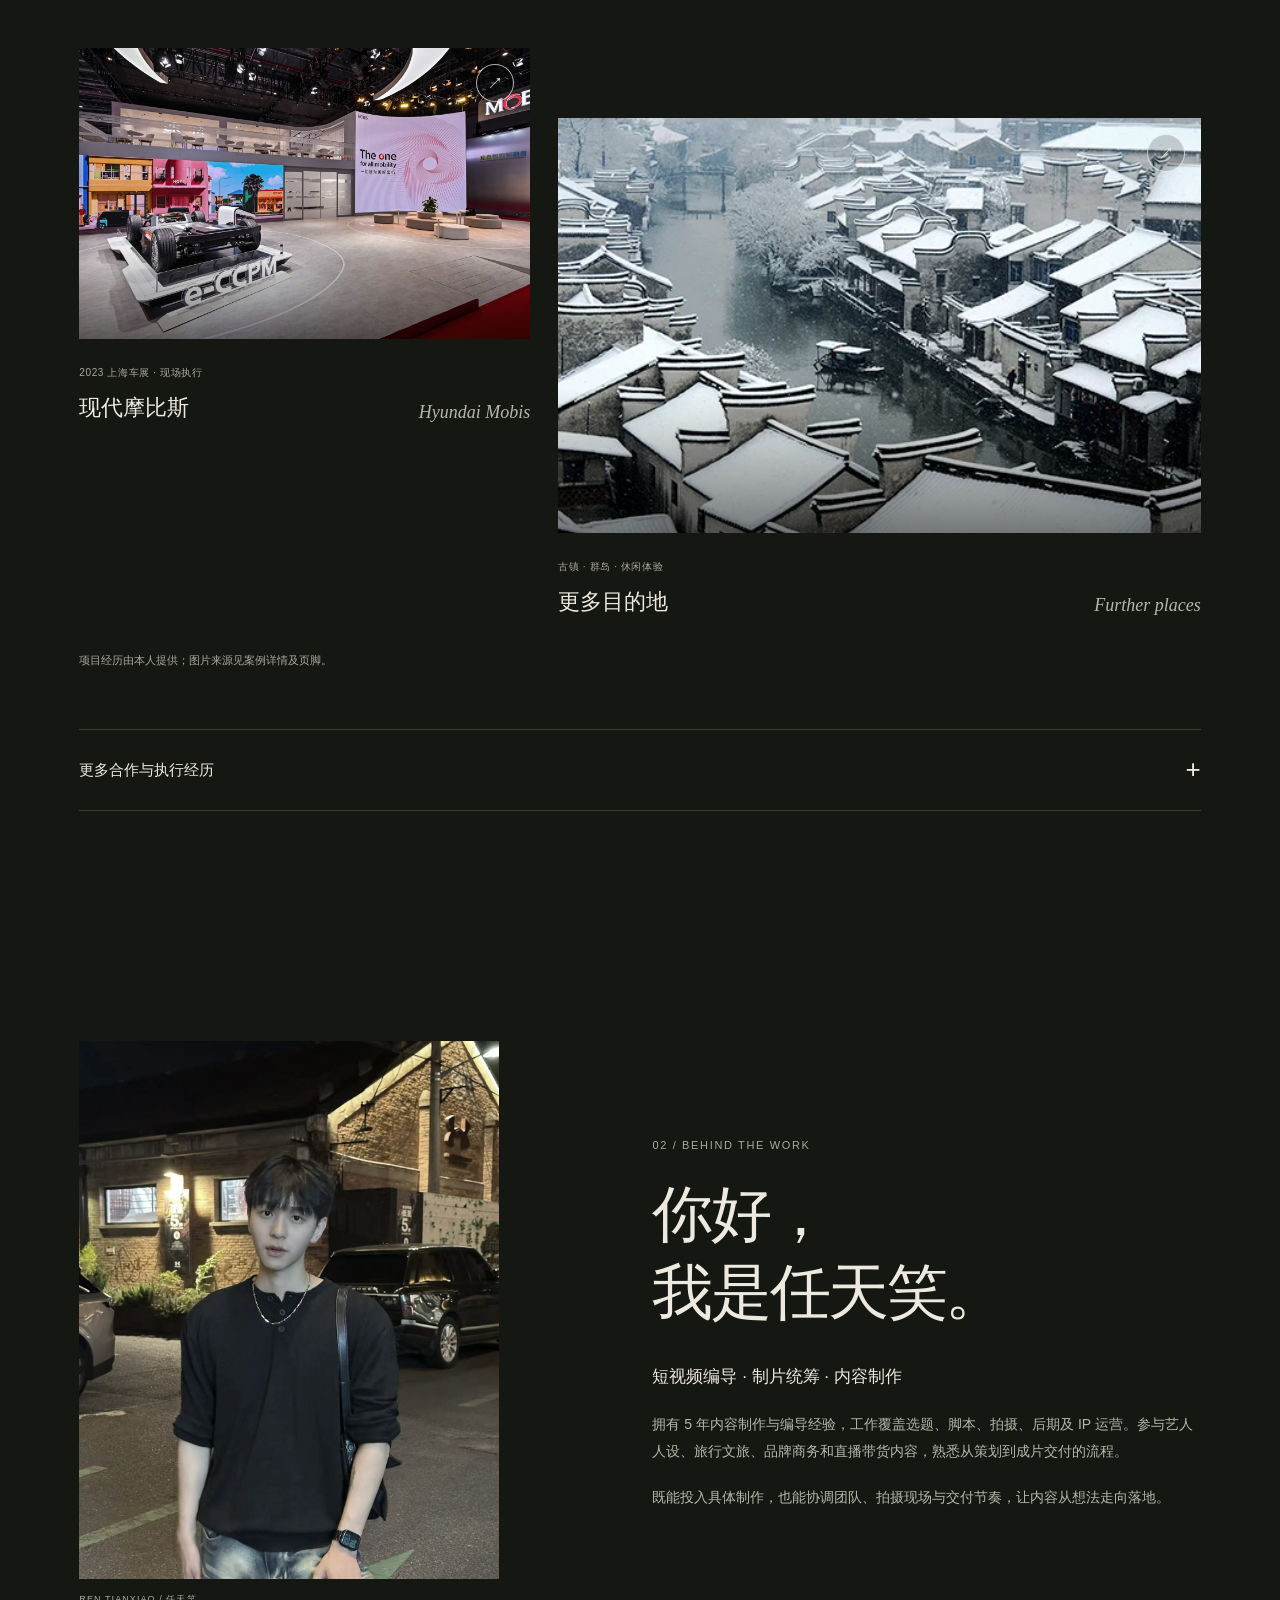
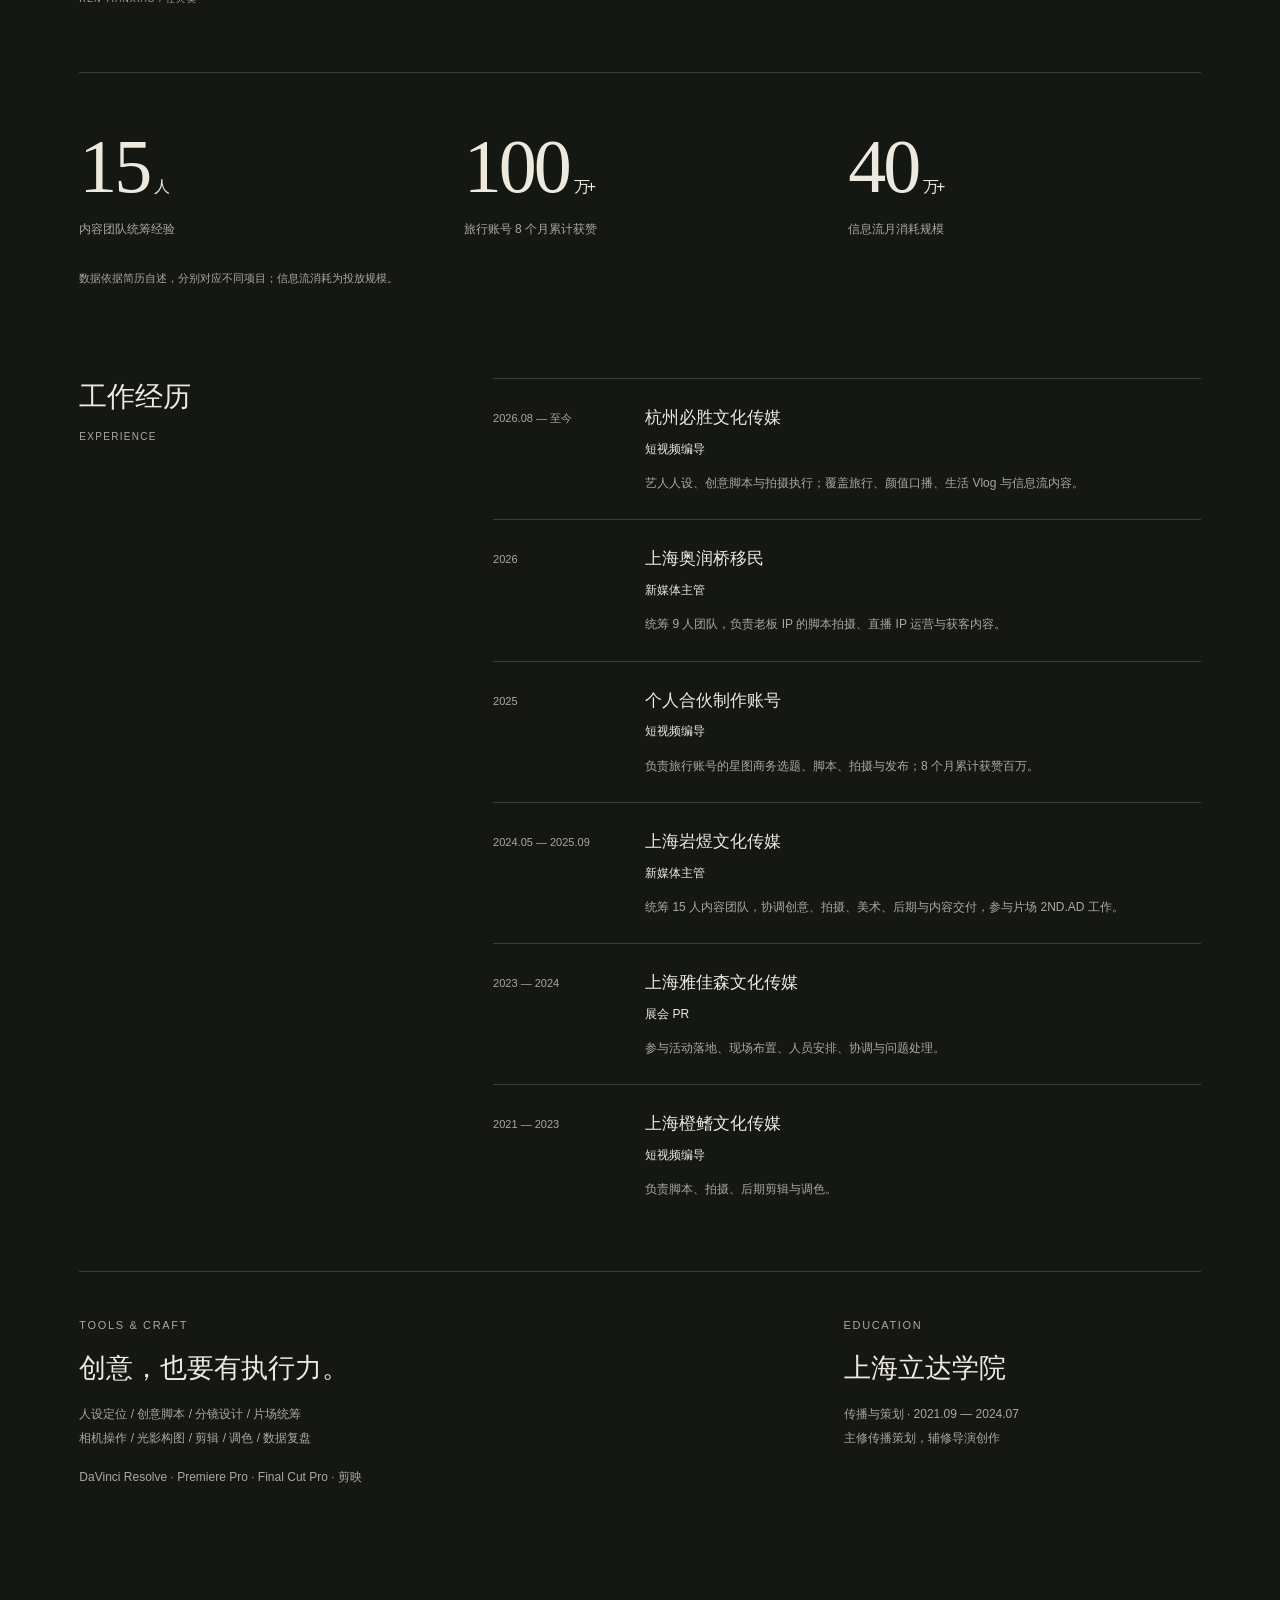
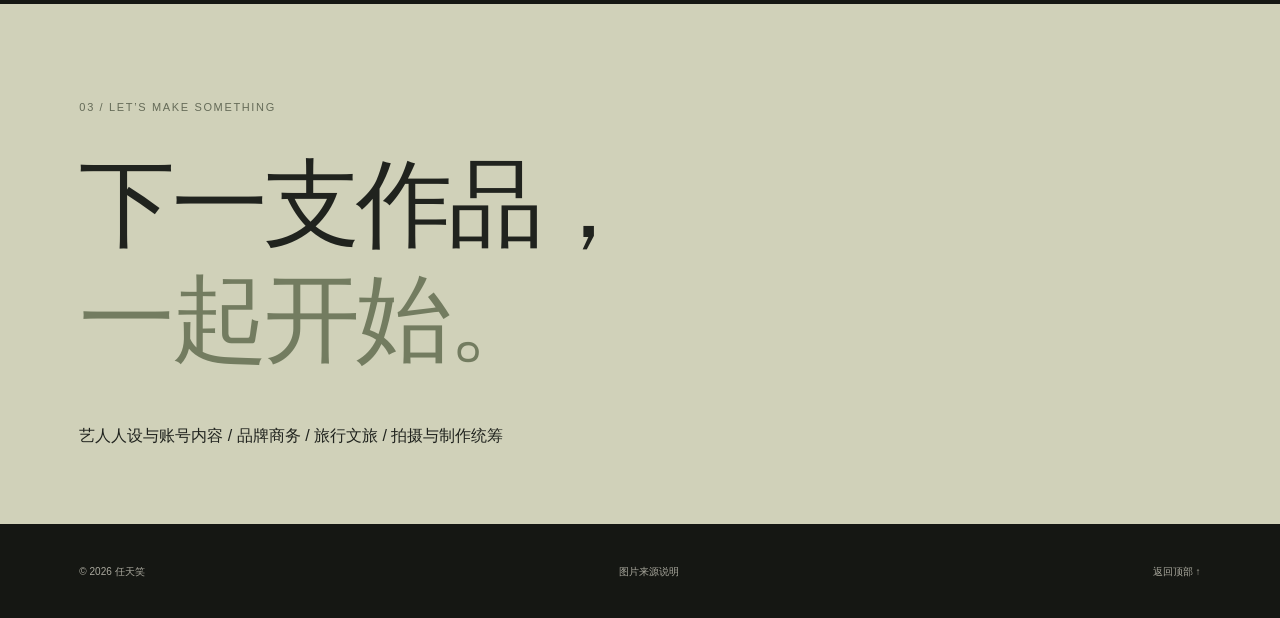
==== commit fe1c10b0: "Keep source explanations in case details and footer" ====
--- a/index.html
+++ b/index.html
@@ -3,7 +3,7 @@
 <body><a class="skip" href="#main">跳到主要内容</a>
 <header class="site-header"><a class="wordmark" href="#top" aria-label="任天笑，返回顶部">任天笑<span>REN TIANXIAO</span></a><nav aria-label="主导航"><a href="#works">作品</a><a href="#about">关于</a><a href="#contact">方向<span aria-hidden="true"> ↗</span></a></nav></header>
 <main id="main"><section class="hero" id="top" aria-labelledby="hero-title"><div class="hero-visual"><img src="assets/camera.webp" alt="摄影机与灯光的片场氛围参考图" width="1600" height="2400" fetchpriority="high"><span class="hero-credit">氛围参考图 · Oleg Brovchenko / Unsplash</span></div><div class="hero-content"><p class="eyebrow hero-kicker">SELECTED WORKS / 2026</p><h1 id="hero-title"><span class="hero-name">任天笑 <i>·</i> 短视频编导</span><span class="display">Stories<br>in <em>motion.</em></span></h1><p class="hero-description">从一个选题，到一支成片。<br>为艺人、品牌和目的地，找到合适的表达。</p><a class="text-link hero-link" href="#works">浏览精选作品 <span aria-hidden="true">↓</span></a></div><div class="hero-bottom"><span>策划 / 拍摄 / 后期 / 内容运营</span><span>CONTENT DIRECTION & PRODUCTION</span></div></section>
-<section class="works section-pad" id="works" aria-labelledby="works-title"><div class="section-heading"><div><p class="eyebrow">01 / SELECTED PROJECTS</p><h2 id="works-title">把想法，<br><span class="muted">变成画面。</span></h2></div><p class="section-intro">从品牌商务到旅行文旅，<br>让内容在不同场景里成立。</p></div><div class="filter-row"><div class="filters" role="group" aria-label="筛选作品"><button data-filter="all" aria-pressed="true">全部 <sup>08</sup></button><button data-filter="brand" aria-pressed="false">品牌商务</button><button data-filter="travel" aria-pressed="false">旅行文旅</button><button data-filter="event" aria-pressed="false">现场执行</button></div><span class="filter-count" aria-live="polite">8 个项目</span></div><div class="project-grid"><article class="project" data-category="brand"><button class="project-open" data-project="cadillac" aria-label="查看凯迪拉克 XT6案例"><span class="project-image"><img src="assets/cadillac.webp" alt="凯迪拉克 XT6公开参考图" loading="lazy" width="1200" height="800"><span class="round-arrow" aria-hidden="true">↗</span></span><span class="project-meta"><span><span class="eyebrow">汽车 · 生活方式</span><strong>凯迪拉克 XT6</strong></span><span class="project-en">Cadillac</span></span></button></article><article class="project" data-category="brand"><button class="project-open" data-project="indigo" aria-label="查看英迪格酒店案例"><span class="project-image"><img src="assets/indigo.webp" alt="英迪格酒店公开参考图" loading="lazy" width="1200" height="800"><span class="round-arrow" aria-hidden="true">↗</span></span><span class="project-meta"><span><span class="eyebrow">酒店 · 生活方式</span><strong>英迪格酒店</strong></span><span class="project-en">Hotel Indigo</span></span></button></article><article class="project" data-category="travel"><button class="project-open" data-project="hongkong" aria-label="查看香港文旅案例"><span class="project-image"><img src="assets/hongkong.webp" alt="香港文旅公开参考图" loading="lazy" width="1200" height="800"><span class="round-arrow" aria-hidden="true">↗</span></span><span class="project-meta"><span><span class="eyebrow">城市 · 目的地内容</span><strong>香港文旅</strong></span><span class="project-en">Hong Kong</span></span></button></article><article class="project" data-category="brand"><button class="project-open" data-project="volvo" aria-label="查看沃尔沃 XC70案例"><span class="project-image"><img src="assets/volvo-scene.webp" alt="沃尔沃 XC70公开参考图" loading="lazy" width="1200" height="800"><span class="round-arrow" aria-hidden="true">↗</span></span><span class="project-meta"><span><span class="eyebrow">汽车 · 品牌商务</span><strong>沃尔沃 XC70</strong></span><span class="project-en">Volvo</span></span></button></article><article class="project" data-category="travel"><button class="project-open" data-project="palau" aria-label="查看帕劳群岛案例"><span class="project-image"><img src="assets/palau.webp" alt="帕劳群岛公开参考图" loading="lazy" width="1200" height="800"><span class="round-arrow" aria-hidden="true">↗</span></span><span class="project-meta"><span><span class="eyebrow">海岛 · 旅行体验</span><strong>帕劳群岛</strong></span><span class="project-en">Palau</span></span></button></article><article class="project" data-category="travel"><button class="project-open" data-project="harbin" aria-label="查看哈尔滨文旅案例"><span class="project-image"><img src="assets/harbin.webp" alt="哈尔滨文旅公开参考图" loading="lazy" width="1200" height="800"><span class="round-arrow" aria-hidden="true">↗</span></span><span class="project-meta"><span><span class="eyebrow">城市 · 旅行短视频</span><strong>哈尔滨文旅</strong></span><span class="project-en">Harbin</span></span></button></article><article class="project" data-category="event"><button class="project-open" data-project="mobis" aria-label="查看现代摩比斯案例"><span class="project-image"><img src="assets/mobis.webp" alt="现代摩比斯公开参考图" loading="lazy" width="1200" height="800"><span class="round-arrow" aria-hidden="true">↗</span></span><span class="project-meta"><span><span class="eyebrow">2023 上海车展 · 现场执行</span><strong>现代摩比斯</strong></span><span class="project-en">Hyundai Mobis</span></span></button></article><article class="project" data-category="travel"><button class="project-open" data-project="destinations" aria-label="查看更多目的地案例"><span class="project-image"><img src="assets/nanxun.webp" alt="更多目的地公开参考图" loading="lazy" width="1200" height="800"><span class="round-arrow" aria-hidden="true">↗</span></span><span class="project-meta"><span><span class="eyebrow">古镇 · 群岛 · 休闲体验</span><strong>更多目的地</strong></span><span class="project-en">Further places</span></span></button></article></div><p class="empty-state" hidden>暂无此分类的项目。<button data-filter="all">查看全部作品</button></p><p class="source-note">项目经历由本人提供。上述配图为公开参考图，非本人拍摄或项目成片；详情内附图片来源。</p><details class="more-works"><summary><span>更多合作与执行经历</span><span class="plus" aria-hidden="true">+</span></summary><div class="more-grid"><div><h3>品牌与休闲体验</h3><p>本田 · 五菱星光 · 智选假日酒店 · 知香缘高端线香</p><p>宁波方特 · 无锡融创 · 昆明海趣花都海洋世界 · 阳澄半岛乐园</p></div><div><h3>现场与保密项目</h3><p>2022 进博会 · 2023 ChinaJoy · 能源展 · 家居展</p><p>另参与综艺相关及电音巡回演出项目，具体项目资料不公开。</p></div></div></details></section>
+<section class="works section-pad" id="works" aria-labelledby="works-title"><div class="section-heading"><div><p class="eyebrow">01 / SELECTED PROJECTS</p><h2 id="works-title">把想法，<br><span class="muted">变成画面。</span></h2></div><p class="section-intro">从品牌商务到旅行文旅，<br>让内容在不同场景里成立。</p></div><div class="filter-row"><div class="filters" role="group" aria-label="筛选作品"><button data-filter="all" aria-pressed="true">全部 <sup>08</sup></button><button data-filter="brand" aria-pressed="false">品牌商务</button><button data-filter="travel" aria-pressed="false">旅行文旅</button><button data-filter="event" aria-pressed="false">现场执行</button></div><span class="filter-count" aria-live="polite">8 个项目</span></div><div class="project-grid"><article class="project" data-category="brand"><button class="project-open" data-project="cadillac" aria-label="查看凯迪拉克 XT6案例"><span class="project-image"><img src="assets/cadillac.webp" alt="凯迪拉克 XT6公开参考图" loading="lazy" width="1200" height="800"><span class="round-arrow" aria-hidden="true">↗</span></span><span class="project-meta"><span><span class="eyebrow">汽车 · 生活方式</span><strong>凯迪拉克 XT6</strong></span><span class="project-en">Cadillac</span></span></button></article><article class="project" data-category="brand"><button class="project-open" data-project="indigo" aria-label="查看英迪格酒店案例"><span class="project-image"><img src="assets/indigo.webp" alt="英迪格酒店公开参考图" loading="lazy" width="1200" height="800"><span class="round-arrow" aria-hidden="true">↗</span></span><span class="project-meta"><span><span class="eyebrow">酒店 · 生活方式</span><strong>英迪格酒店</strong></span><span class="project-en">Hotel Indigo</span></span></button></article><article class="project" data-category="travel"><button class="project-open" data-project="hongkong" aria-label="查看香港文旅案例"><span class="project-image"><img src="assets/hongkong.webp" alt="香港文旅公开参考图" loading="lazy" width="1200" height="800"><span class="round-arrow" aria-hidden="true">↗</span></span><span class="project-meta"><span><span class="eyebrow">城市 · 目的地内容</span><strong>香港文旅</strong></span><span class="project-en">Hong Kong</span></span></button></article><article class="project" data-category="brand"><button class="project-open" data-project="volvo" aria-label="查看沃尔沃 XC70案例"><span class="project-image"><img src="assets/volvo-scene.webp" alt="沃尔沃 XC70公开参考图" loading="lazy" width="1200" height="800"><span class="round-arrow" aria-hidden="true">↗</span></span><span class="project-meta"><span><span class="eyebrow">汽车 · 品牌商务</span><strong>沃尔沃 XC70</strong></span><span class="project-en">Volvo</span></span></button></article><article class="project" data-category="travel"><button class="project-open" data-project="palau" aria-label="查看帕劳群岛案例"><span class="project-image"><img src="assets/palau.webp" alt="帕劳群岛公开参考图" loading="lazy" width="1200" height="800"><span class="round-arrow" aria-hidden="true">↗</span></span><span class="project-meta"><span><span class="eyebrow">海岛 · 旅行体验</span><strong>帕劳群岛</strong></span><span class="project-en">Palau</span></span></button></article><article class="project" data-category="travel"><button class="project-open" data-project="harbin" aria-label="查看哈尔滨文旅案例"><span class="project-image"><img src="assets/harbin.webp" alt="哈尔滨文旅公开参考图" loading="lazy" width="1200" height="800"><span class="round-arrow" aria-hidden="true">↗</span></span><span class="project-meta"><span><span class="eyebrow">城市 · 旅行短视频</span><strong>哈尔滨文旅</strong></span><span class="project-en">Harbin</span></span></button></article><article class="project" data-category="event"><button class="project-open" data-project="mobis" aria-label="查看现代摩比斯案例"><span class="project-image"><img src="assets/mobis.webp" alt="现代摩比斯公开参考图" loading="lazy" width="1200" height="800"><span class="round-arrow" aria-hidden="true">↗</span></span><span class="project-meta"><span><span class="eyebrow">2023 上海车展 · 现场执行</span><strong>现代摩比斯</strong></span><span class="project-en">Hyundai Mobis</span></span></button></article><article class="project" data-category="travel"><button class="project-open" data-project="destinations" aria-label="查看更多目的地案例"><span class="project-image"><img src="assets/nanxun.webp" alt="更多目的地公开参考图" loading="lazy" width="1200" height="800"><span class="round-arrow" aria-hidden="true">↗</span></span><span class="project-meta"><span><span class="eyebrow">古镇 · 群岛 · 休闲体验</span><strong>更多目的地</strong></span><span class="project-en">Further places</span></span></button></article></div><p class="empty-state" hidden>暂无此分类的项目。<button data-filter="all">查看全部作品</button></p><p class="source-note">项目经历由本人提供；图片来源见案例详情及页脚。</p><details class="more-works"><summary><span>更多合作与执行经历</span><span class="plus" aria-hidden="true">+</span></summary><div class="more-grid"><div><h3>品牌与休闲体验</h3><p>本田 · 五菱星光 · 智选假日酒店 · 知香缘高端线香</p><p>宁波方特 · 无锡融创 · 昆明海趣花都海洋世界 · 阳澄半岛乐园</p></div><div><h3>现场与保密项目</h3><p>2022 进博会 · 2023 ChinaJoy · 能源展 · 家居展</p><p>另参与综艺相关及电音巡回演出项目，具体项目资料不公开。</p></div></div></details></section>
 <section class="about section-pad" id="about" aria-labelledby="about-title"><div class="about-top"><div class="portrait"><img src="assets/portrait.webp" alt="任天笑个人照片" width="800" height="1100" loading="lazy"><span>REN TIANXIAO / 任天笑</span></div><div class="about-copy"><p class="eyebrow">02 / BEHIND THE WORK</p><h2 id="about-title">你好，<br>我是任天笑。</h2><p class="about-lead">短视频编导 · 制片统筹 · 内容制作</p><p>拥有 5 年内容制作与编导经验，工作覆盖选题、脚本、拍摄、后期及 IP 运营。参与艺人人设、旅行文旅、品牌商务和直播带货内容，熟悉从策划到成片交付的流程。</p><p>既能投入具体制作，也能协调团队、拍摄现场与交付节奏，让内容从想法走向落地。</p></div></div><div class="proof-row"><div><strong>15<span>人</span></strong><p>内容团队统筹经验</p></div><div><strong>100<span>万+</span></strong><p>旅行账号 8 个月累计获赞</p></div><div><strong>40<span>万+</span></strong><p>信息流月消耗规模</p></div></div><p class="source-note">数据依据简历自述，分别对应不同项目；信息流消耗为投放规模。</p><div class="experience-layout"><h3>工作经历<span>EXPERIENCE</span></h3><ol class="timeline"><li><span class="year">2026.08 — 至今</span><div><h4>杭州必胜文化传媒</h4><p class="job">短视频编导</p><p>艺人人设、创意脚本与拍摄执行；覆盖旅行、颜值口播、生活 Vlog 与信息流内容。</p></div></li><li><span class="year">2026</span><div><h4>上海奥润桥移民</h4><p class="job">新媒体主管</p><p>统筹 9 人团队，负责老板 IP 的脚本拍摄、直播 IP 运营与获客内容。</p></div></li><li><span class="year">2025</span><div><h4>个人合伙制作账号</h4><p class="job">短视频编导</p><p>负责旅行账号的星图商务选题、脚本、拍摄与发布；8 个月累计获赞百万。</p></div></li><li><span class="year">2024.05 — 2025.09</span><div><h4>上海岩煜文化传媒</h4><p class="job">新媒体主管</p><p>统筹 15 人内容团队，协调创意、拍摄、美术、后期与内容交付，参与片场 2ND.AD 工作。</p></div></li><li><span class="year">2023 — 2024</span><div><h4>上海雅佳森文化传媒</h4><p class="job">展会 PR</p><p>参与活动落地、现场布置、人员安排、协调与问题处理。</p></div></li><li><span class="year">2021 — 2023</span><div><h4>上海橙鳍文化传媒</h4><p class="job">短视频编导</p><p>负责脚本、拍摄、后期剪辑与调色。</p></div></li></ol></div><div class="toolbox"><div><p class="eyebrow">TOOLS & CRAFT</p><h3>创意，也要有执行力。</h3><p>人设定位 / 创意脚本 / 分镜设计 / 片场统筹<br>相机操作 / 光影构图 / 剪辑 / 调色 / 数据复盘</p><p class="software">DaVinci Resolve · Premiere Pro · Final Cut Pro · 剪映</p></div><div><p class="eyebrow">EDUCATION</p><h3>上海立达学院</h3><p>传播与策划 · 2021.09 — 2024.07<br>主修传播策划，辅修导演创作</p></div></div></section>
 <section class="contact section-pad" id="contact" aria-labelledby="contact-title"><p class="eyebrow">03 / LET’S MAKE SOMETHING</p><h2 id="contact-title">下一支作品，<br><em>一起开始。</em></h2><div class="contact-links"><p>艺人人设与账号内容 / 品牌商务 / 旅行文旅 / 拍摄与制作统筹</p></div></section></main>
 <footer><span>© 2026 任天笑</span><button id="credits-open">图片来源说明</button><a href="#top">返回顶部 ↑</a></footer>
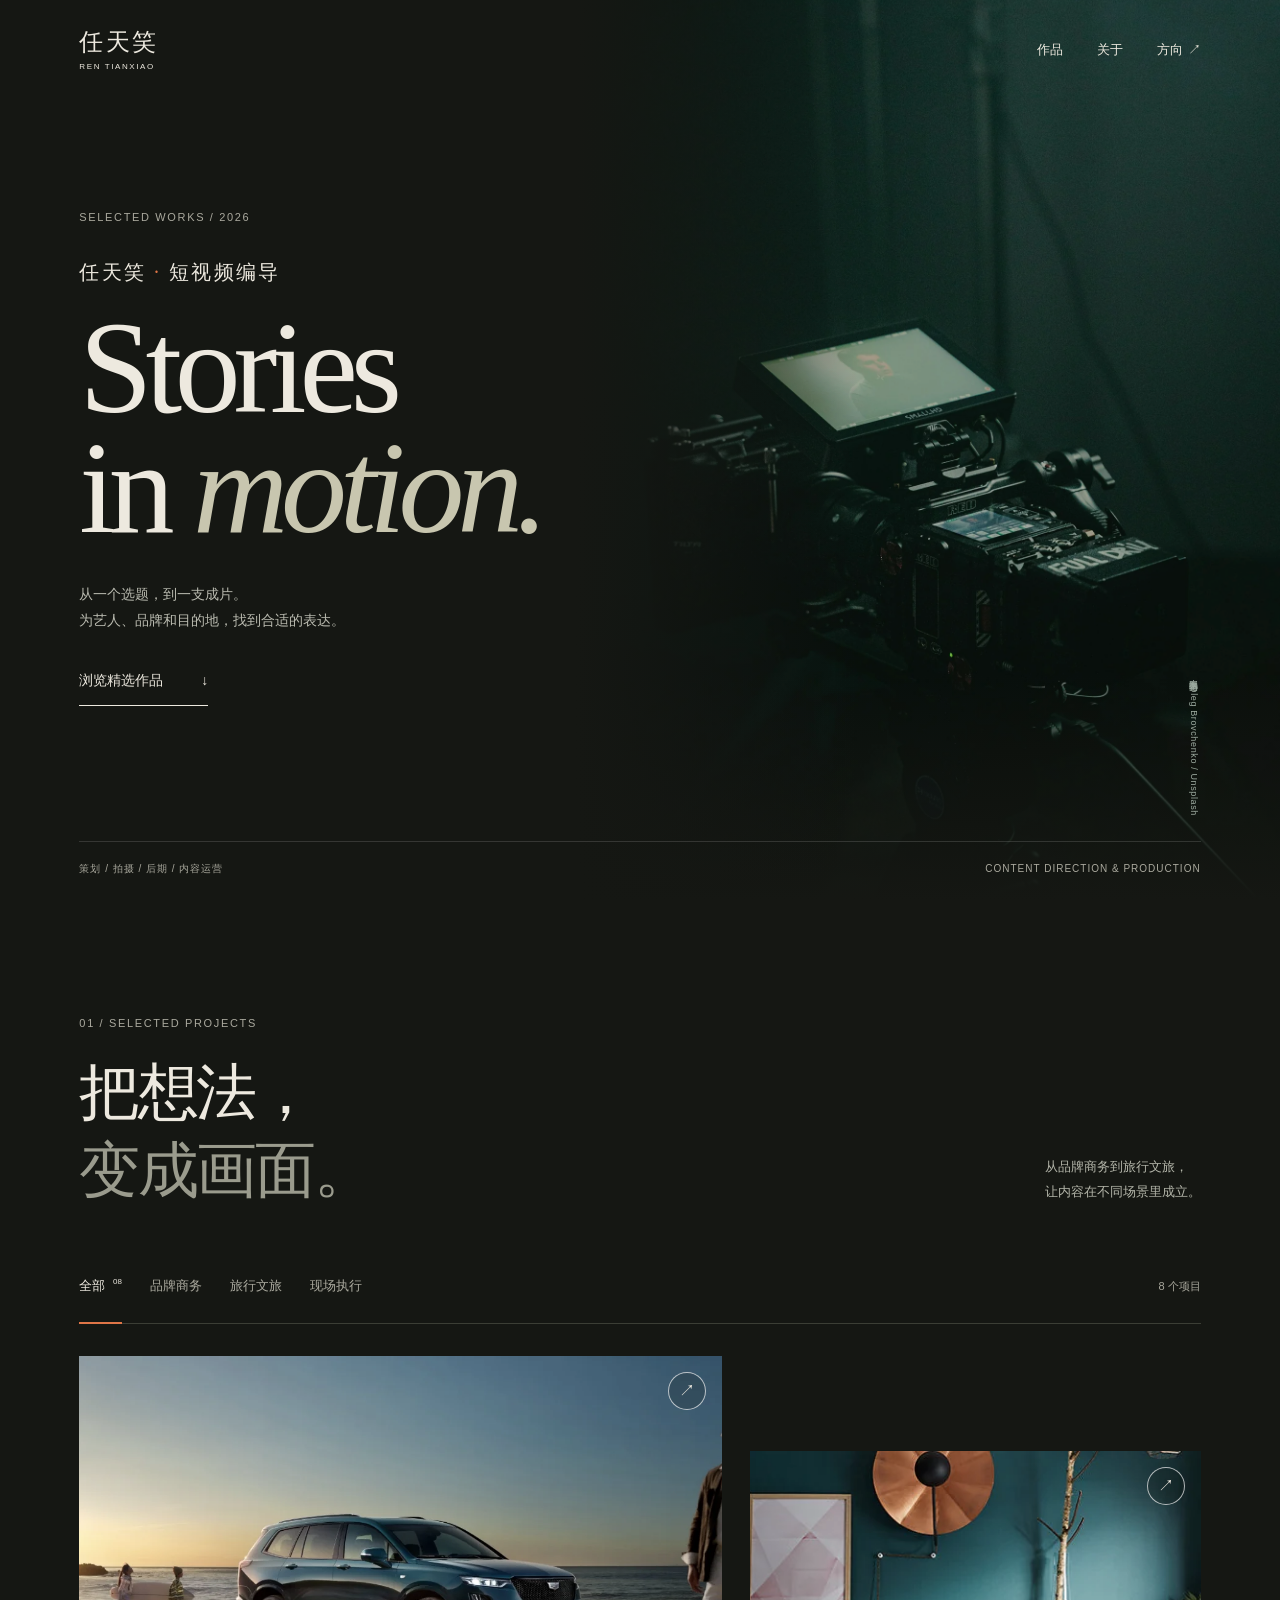
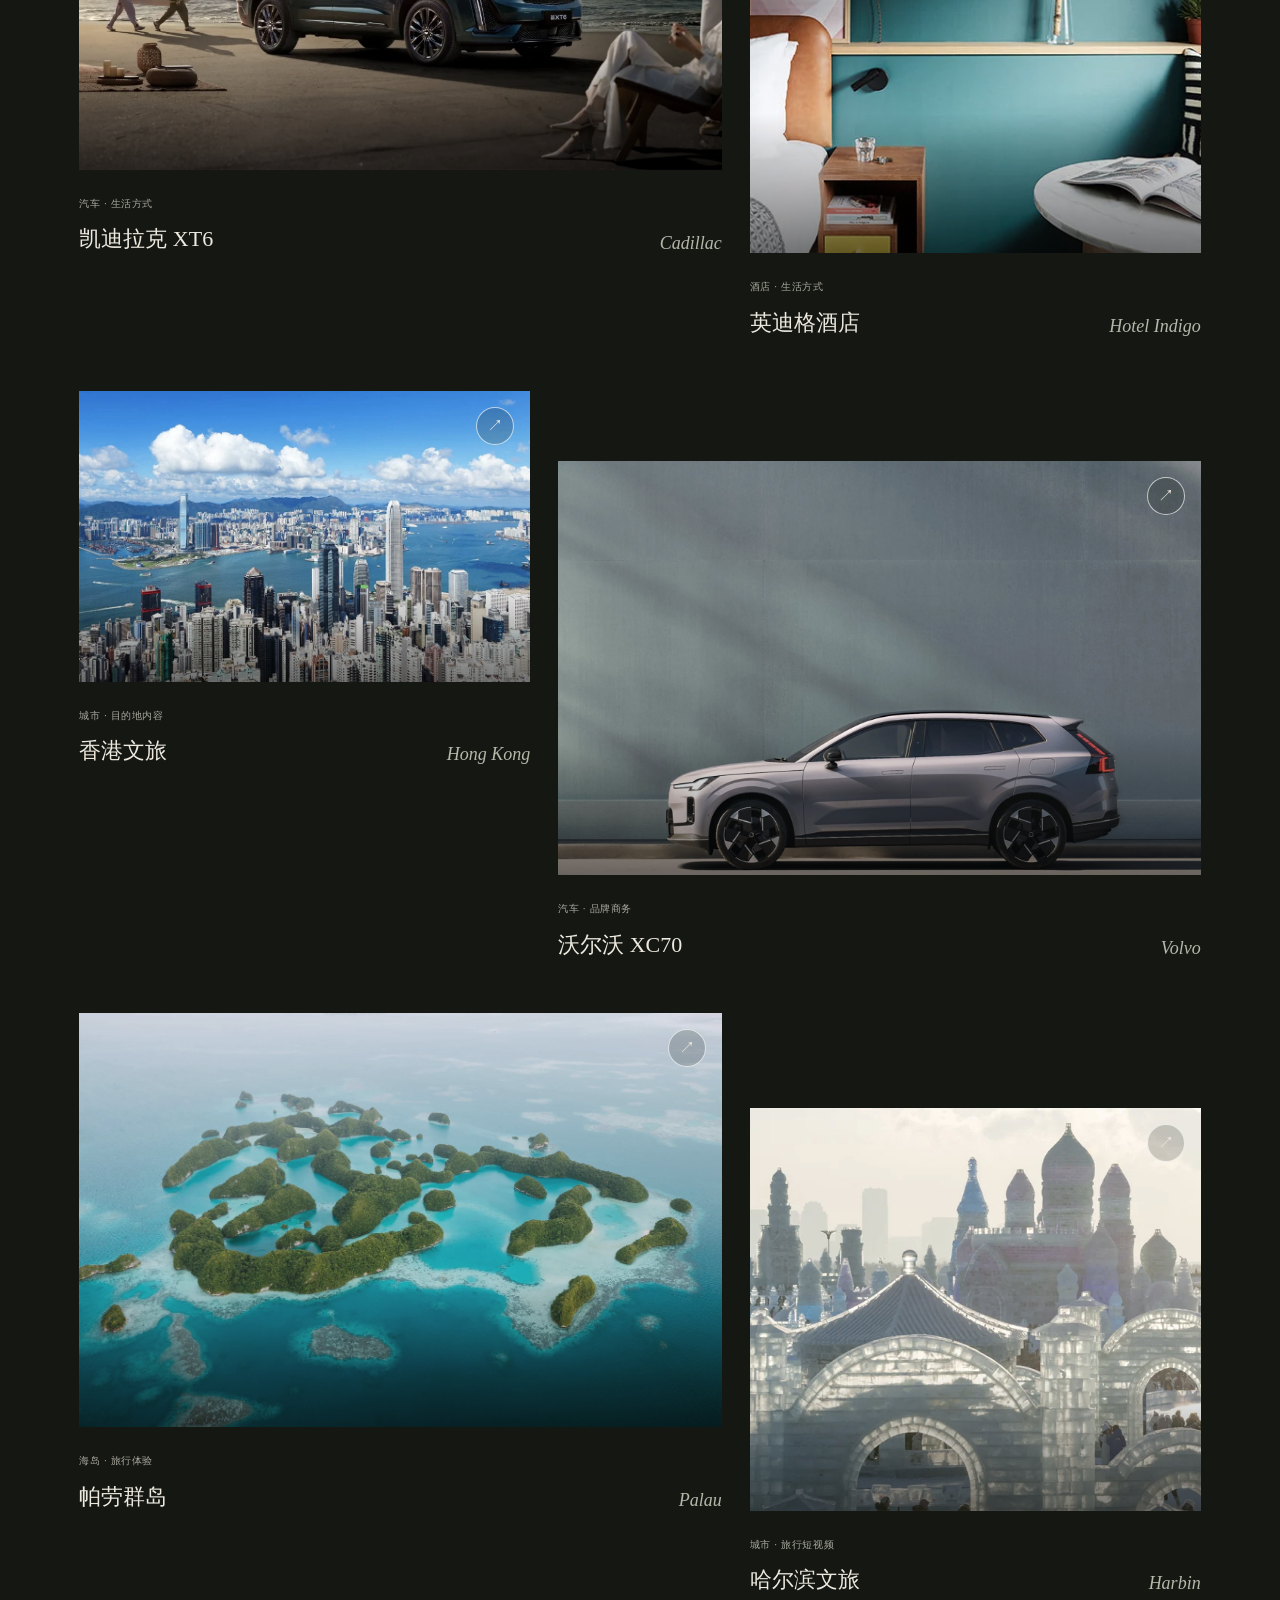
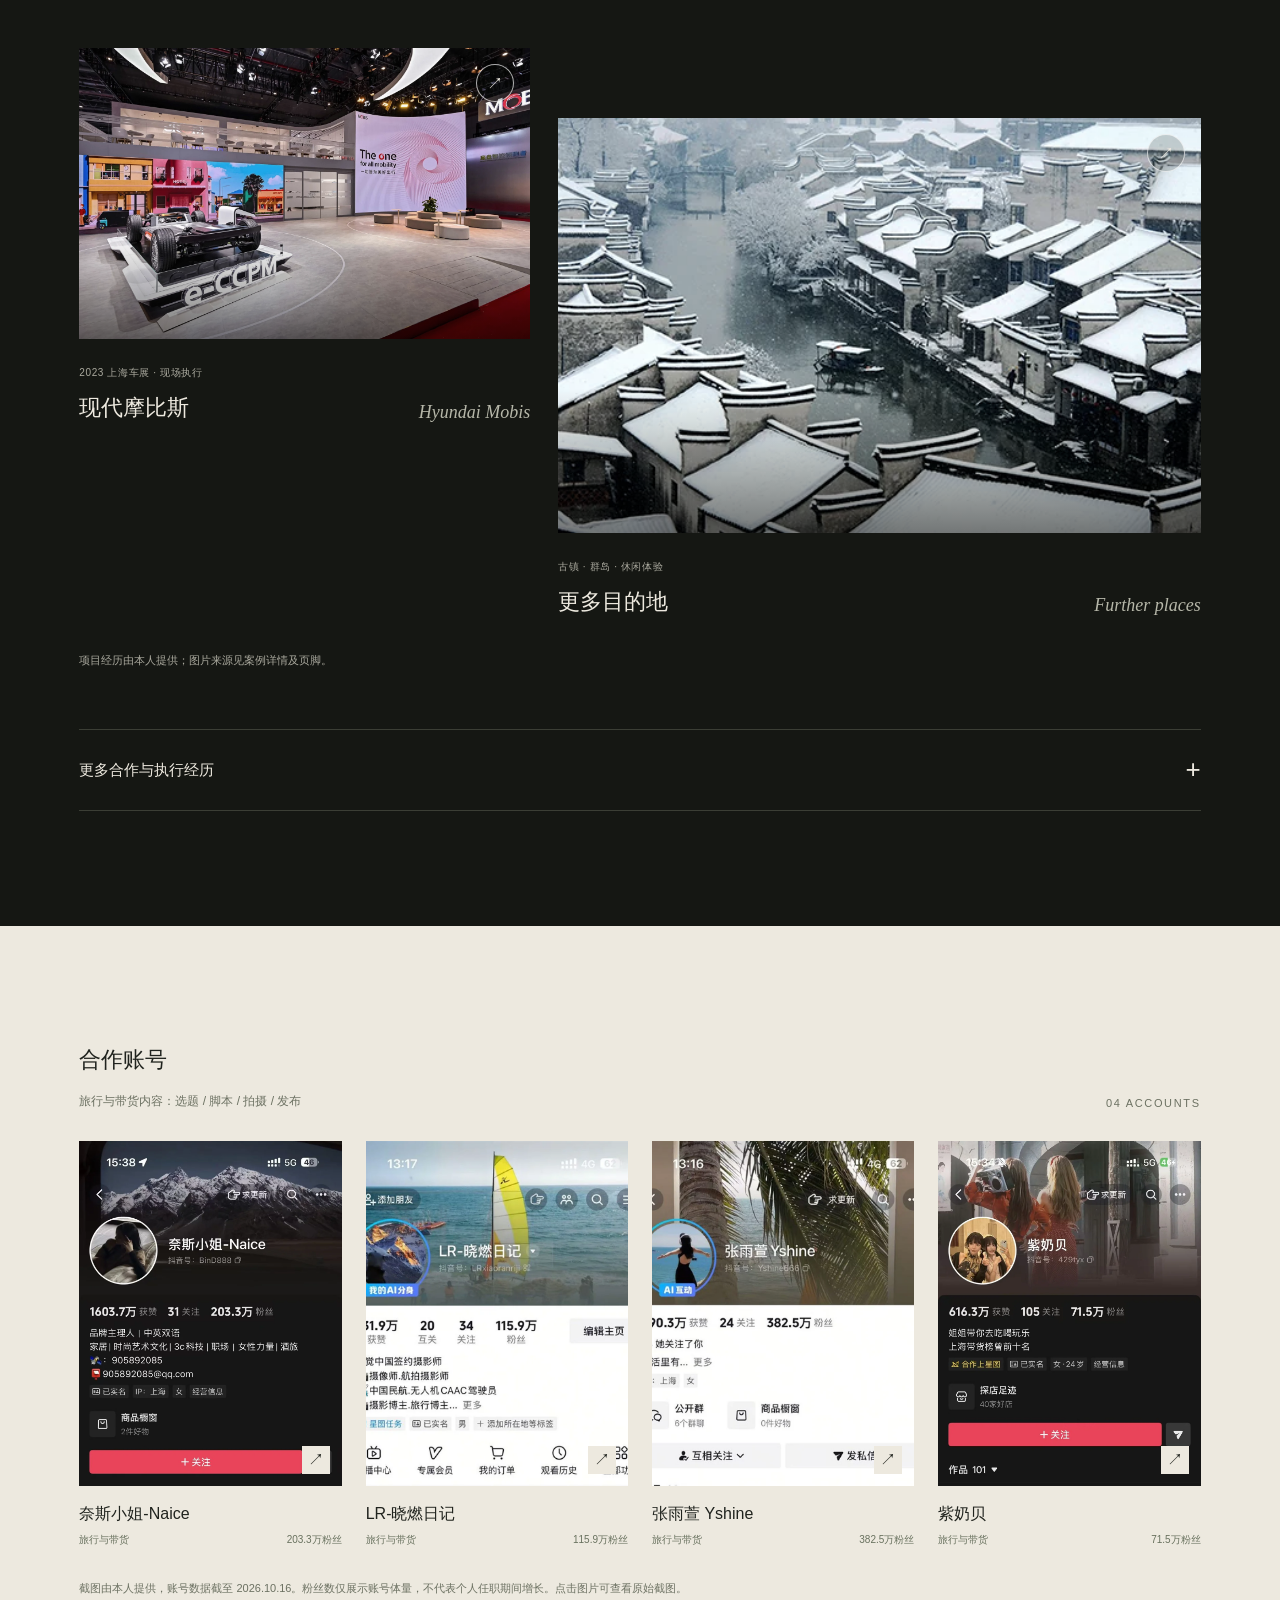
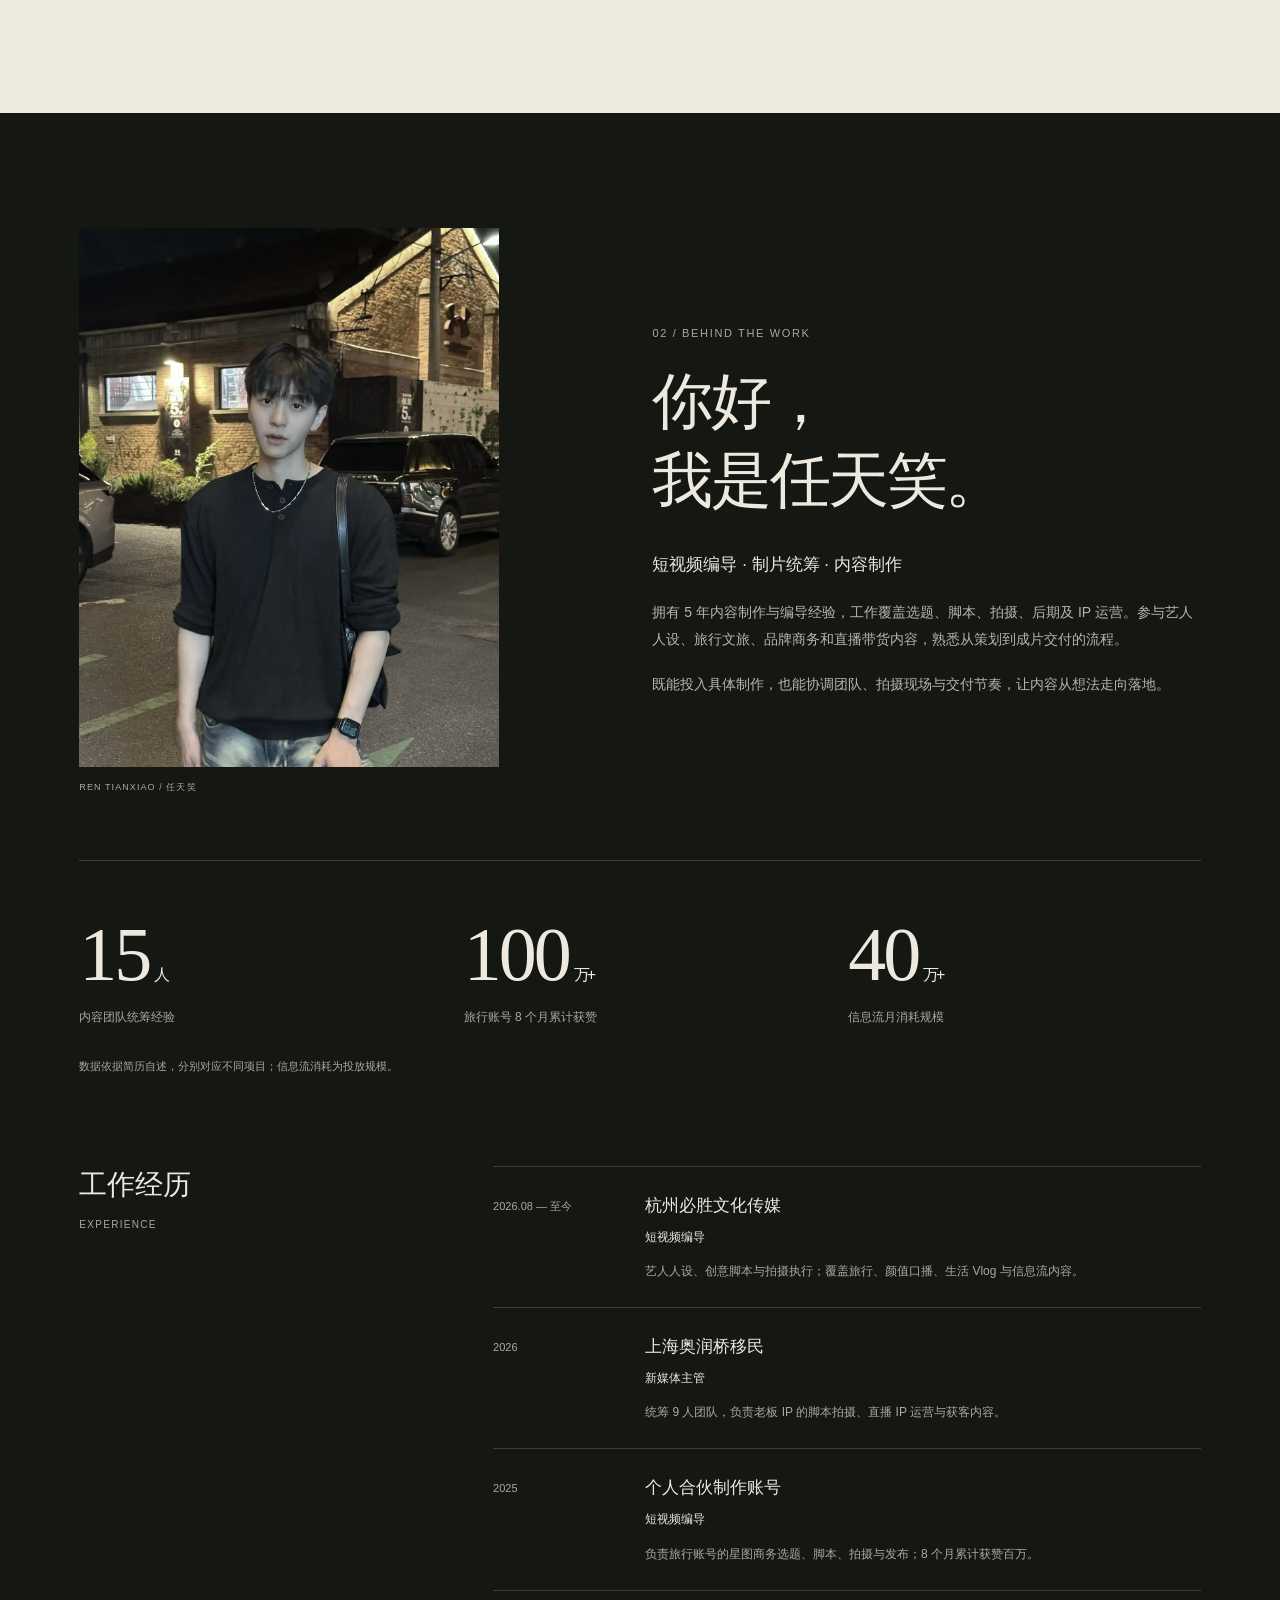
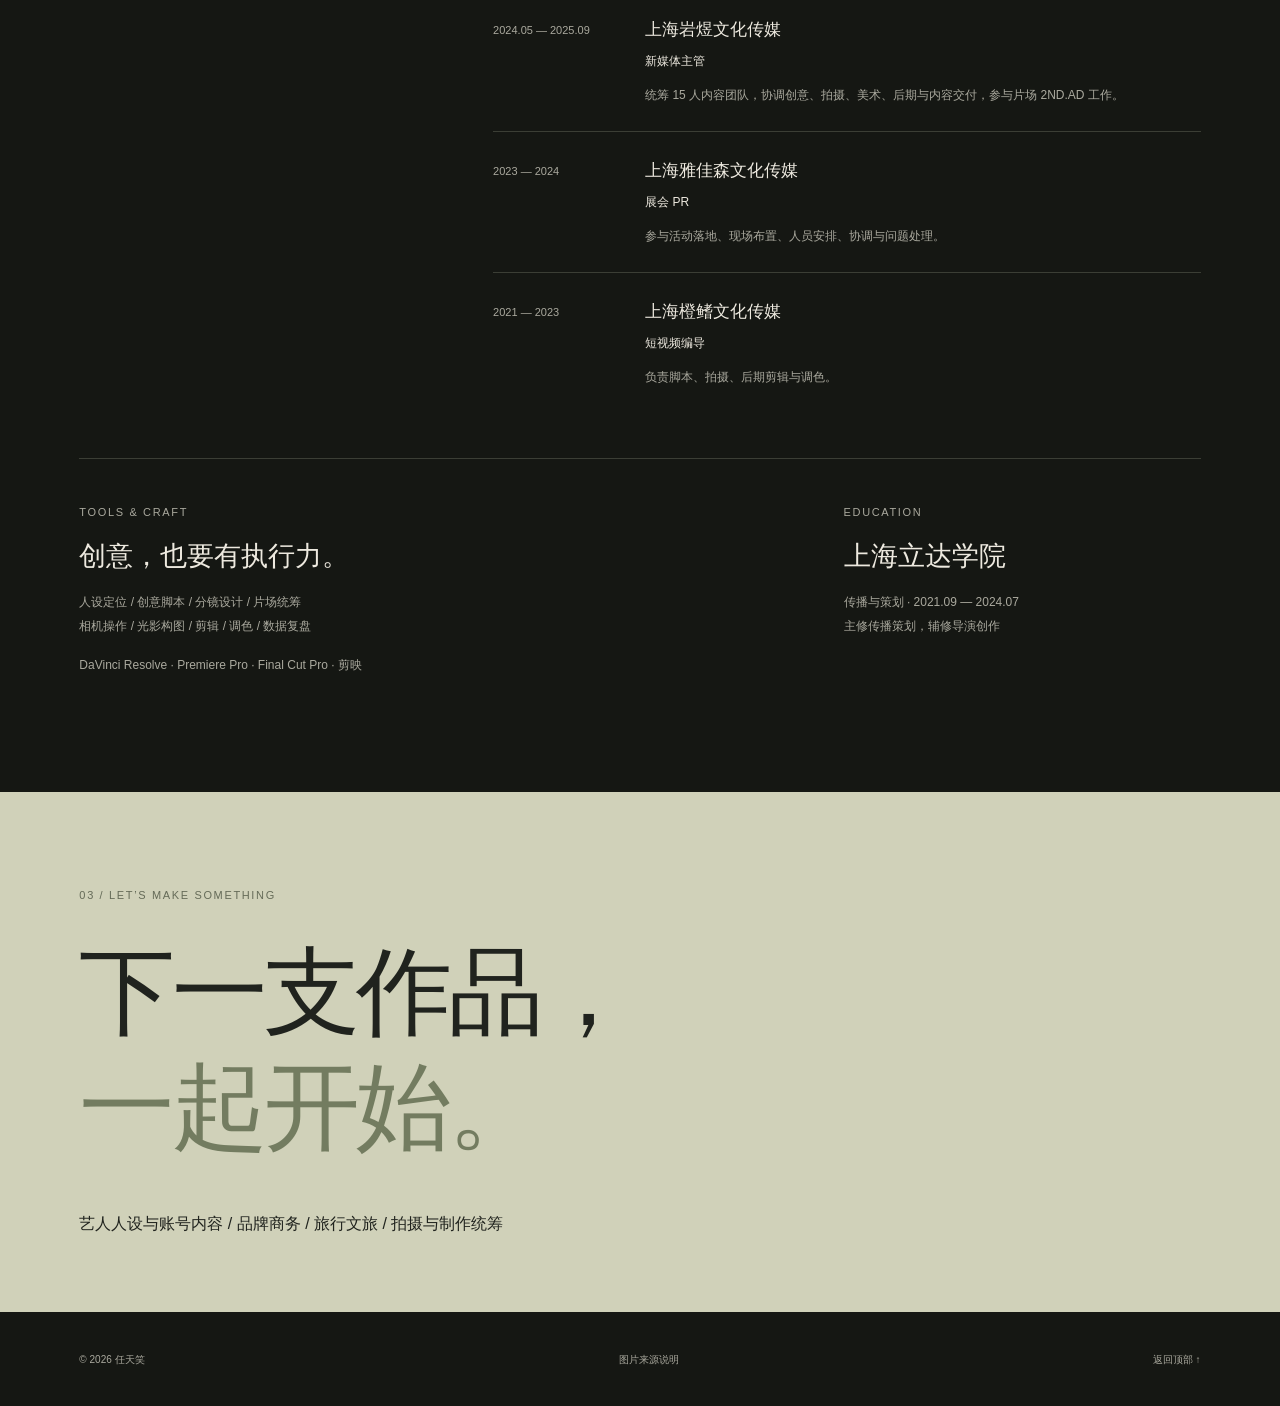
==== commit 2e5cbb2d: "Restore four travel and commerce account examples" ====
--- a/index.html
+++ b/index.html
@@ -4,8 +4,9 @@
 <header class="site-header"><a class="wordmark" href="#top" aria-label="任天笑，返回顶部">任天笑<span>REN TIANXIAO</span></a><nav aria-label="主导航"><a href="#works">作品</a><a href="#about">关于</a><a href="#contact">方向<span aria-hidden="true"> ↗</span></a></nav></header>
 <main id="main"><section class="hero" id="top" aria-labelledby="hero-title"><div class="hero-visual"><img src="assets/camera.webp" alt="摄影机与灯光的片场氛围参考图" width="1600" height="2400" fetchpriority="high"><span class="hero-credit">氛围参考图 · Oleg Brovchenko / Unsplash</span></div><div class="hero-content"><p class="eyebrow hero-kicker">SELECTED WORKS / 2026</p><h1 id="hero-title"><span class="hero-name">任天笑 <i>·</i> 短视频编导</span><span class="display">Stories<br>in <em>motion.</em></span></h1><p class="hero-description">从一个选题，到一支成片。<br>为艺人、品牌和目的地，找到合适的表达。</p><a class="text-link hero-link" href="#works">浏览精选作品 <span aria-hidden="true">↓</span></a></div><div class="hero-bottom"><span>策划 / 拍摄 / 后期 / 内容运营</span><span>CONTENT DIRECTION & PRODUCTION</span></div></section>
 <section class="works section-pad" id="works" aria-labelledby="works-title"><div class="section-heading"><div><p class="eyebrow">01 / SELECTED PROJECTS</p><h2 id="works-title">把想法，<br><span class="muted">变成画面。</span></h2></div><p class="section-intro">从品牌商务到旅行文旅，<br>让内容在不同场景里成立。</p></div><div class="filter-row"><div class="filters" role="group" aria-label="筛选作品"><button data-filter="all" aria-pressed="true">全部 <sup>08</sup></button><button data-filter="brand" aria-pressed="false">品牌商务</button><button data-filter="travel" aria-pressed="false">旅行文旅</button><button data-filter="event" aria-pressed="false">现场执行</button></div><span class="filter-count" aria-live="polite">8 个项目</span></div><div class="project-grid"><article class="project" data-category="brand"><button class="project-open" data-project="cadillac" aria-label="查看凯迪拉克 XT6案例"><span class="project-image"><img src="assets/cadillac.webp" alt="凯迪拉克 XT6公开参考图" loading="lazy" width="1200" height="800"><span class="round-arrow" aria-hidden="true">↗</span></span><span class="project-meta"><span><span class="eyebrow">汽车 · 生活方式</span><strong>凯迪拉克 XT6</strong></span><span class="project-en">Cadillac</span></span></button></article><article class="project" data-category="brand"><button class="project-open" data-project="indigo" aria-label="查看英迪格酒店案例"><span class="project-image"><img src="assets/indigo.webp" alt="英迪格酒店公开参考图" loading="lazy" width="1200" height="800"><span class="round-arrow" aria-hidden="true">↗</span></span><span class="project-meta"><span><span class="eyebrow">酒店 · 生活方式</span><strong>英迪格酒店</strong></span><span class="project-en">Hotel Indigo</span></span></button></article><article class="project" data-category="travel"><button class="project-open" data-project="hongkong" aria-label="查看香港文旅案例"><span class="project-image"><img src="assets/hongkong.webp" alt="香港文旅公开参考图" loading="lazy" width="1200" height="800"><span class="round-arrow" aria-hidden="true">↗</span></span><span class="project-meta"><span><span class="eyebrow">城市 · 目的地内容</span><strong>香港文旅</strong></span><span class="project-en">Hong Kong</span></span></button></article><article class="project" data-category="brand"><button class="project-open" data-project="volvo" aria-label="查看沃尔沃 XC70案例"><span class="project-image"><img src="assets/volvo-scene.webp" alt="沃尔沃 XC70公开参考图" loading="lazy" width="1200" height="800"><span class="round-arrow" aria-hidden="true">↗</span></span><span class="project-meta"><span><span class="eyebrow">汽车 · 品牌商务</span><strong>沃尔沃 XC70</strong></span><span class="project-en">Volvo</span></span></button></article><article class="project" data-category="travel"><button class="project-open" data-project="palau" aria-label="查看帕劳群岛案例"><span class="project-image"><img src="assets/palau.webp" alt="帕劳群岛公开参考图" loading="lazy" width="1200" height="800"><span class="round-arrow" aria-hidden="true">↗</span></span><span class="project-meta"><span><span class="eyebrow">海岛 · 旅行体验</span><strong>帕劳群岛</strong></span><span class="project-en">Palau</span></span></button></article><article class="project" data-category="travel"><button class="project-open" data-project="harbin" aria-label="查看哈尔滨文旅案例"><span class="project-image"><img src="assets/harbin.webp" alt="哈尔滨文旅公开参考图" loading="lazy" width="1200" height="800"><span class="round-arrow" aria-hidden="true">↗</span></span><span class="project-meta"><span><span class="eyebrow">城市 · 旅行短视频</span><strong>哈尔滨文旅</strong></span><span class="project-en">Harbin</span></span></button></article><article class="project" data-category="event"><button class="project-open" data-project="mobis" aria-label="查看现代摩比斯案例"><span class="project-image"><img src="assets/mobis.webp" alt="现代摩比斯公开参考图" loading="lazy" width="1200" height="800"><span class="round-arrow" aria-hidden="true">↗</span></span><span class="project-meta"><span><span class="eyebrow">2023 上海车展 · 现场执行</span><strong>现代摩比斯</strong></span><span class="project-en">Hyundai Mobis</span></span></button></article><article class="project" data-category="travel"><button class="project-open" data-project="destinations" aria-label="查看更多目的地案例"><span class="project-image"><img src="assets/nanxun.webp" alt="更多目的地公开参考图" loading="lazy" width="1200" height="800"><span class="round-arrow" aria-hidden="true">↗</span></span><span class="project-meta"><span><span class="eyebrow">古镇 · 群岛 · 休闲体验</span><strong>更多目的地</strong></span><span class="project-en">Further places</span></span></button></article></div><p class="empty-state" hidden>暂无此分类的项目。<button data-filter="all">查看全部作品</button></p><p class="source-note">项目经历由本人提供；图片来源见案例详情及页脚。</p><details class="more-works"><summary><span>更多合作与执行经历</span><span class="plus" aria-hidden="true">+</span></summary><div class="more-grid"><div><h3>品牌与休闲体验</h3><p>本田 · 五菱星光 · 智选假日酒店 · 知香缘高端线香</p><p>宁波方特 · 无锡融创 · 昆明海趣花都海洋世界 · 阳澄半岛乐园</p></div><div><h3>现场与保密项目</h3><p>2022 进博会 · 2023 ChinaJoy · 能源展 · 家居展</p><p>另参与综艺相关及电音巡回演出项目，具体项目资料不公开。</p></div></div></details></section>
+<section class="artists section-pad retained-accounts" id="accounts" aria-labelledby="accounts-title"><div class="account-heading"><div><h3 id="accounts-title">合作账号</h3><p>旅行与带货内容：选题 / 脚本 / 拍摄 / 发布</p></div><span class="eyebrow">04 ACCOUNTS</span></div><div class="account-grid"><button class="account" data-account="naice" aria-label="查看奈斯小姐-Naice账号截图"><span class="account-image"><img src="assets/naice.webp" alt="奈斯小姐-Naice账号截图" loading="lazy" width="700" height="1300"><span class="account-zoom" aria-hidden="true">↗</span></span><span class="account-name">奈斯小姐-Naice</span><span class="account-info">旅行与带货<span>203.3万粉丝</span></span></button><button class="account" data-account="xiaoran" aria-label="查看LR-晓燃日记账号截图"><span class="account-image"><img src="assets/xiaoran.webp" alt="LR-晓燃日记账号截图" loading="lazy" width="700" height="1300"><span class="account-zoom" aria-hidden="true">↗</span></span><span class="account-name">LR-晓燃日记</span><span class="account-info">旅行与带货<span>115.9万粉丝</span></span></button><button class="account" data-account="yshine" aria-label="查看张雨萱 Yshine账号截图"><span class="account-image"><img src="assets/yshine.webp" alt="张雨萱 Yshine账号截图" loading="lazy" width="700" height="1300"><span class="account-zoom" aria-hidden="true">↗</span></span><span class="account-name">张雨萱 Yshine</span><span class="account-info">旅行与带货<span>382.5万粉丝</span></span></button><button class="account" data-account="zinai" aria-label="查看紫奶贝账号截图"><span class="account-image"><img src="assets/zinai.webp" alt="紫奶贝账号截图" loading="lazy" width="700" height="1300"><span class="account-zoom" aria-hidden="true">↗</span></span><span class="account-name">紫奶贝</span><span class="account-info">旅行与带货<span>71.5万粉丝</span></span></button></div><p class="source-note">截图由本人提供，账号数据截至 2026.10.16。粉丝数仅展示账号体量，不代表个人任职期间增长。点击图片可查看原始截图。</p></section>
 <section class="about section-pad" id="about" aria-labelledby="about-title"><div class="about-top"><div class="portrait"><img src="assets/portrait.webp" alt="任天笑个人照片" width="800" height="1100" loading="lazy"><span>REN TIANXIAO / 任天笑</span></div><div class="about-copy"><p class="eyebrow">02 / BEHIND THE WORK</p><h2 id="about-title">你好，<br>我是任天笑。</h2><p class="about-lead">短视频编导 · 制片统筹 · 内容制作</p><p>拥有 5 年内容制作与编导经验，工作覆盖选题、脚本、拍摄、后期及 IP 运营。参与艺人人设、旅行文旅、品牌商务和直播带货内容，熟悉从策划到成片交付的流程。</p><p>既能投入具体制作，也能协调团队、拍摄现场与交付节奏，让内容从想法走向落地。</p></div></div><div class="proof-row"><div><strong>15<span>人</span></strong><p>内容团队统筹经验</p></div><div><strong>100<span>万+</span></strong><p>旅行账号 8 个月累计获赞</p></div><div><strong>40<span>万+</span></strong><p>信息流月消耗规模</p></div></div><p class="source-note">数据依据简历自述，分别对应不同项目；信息流消耗为投放规模。</p><div class="experience-layout"><h3>工作经历<span>EXPERIENCE</span></h3><ol class="timeline"><li><span class="year">2026.08 — 至今</span><div><h4>杭州必胜文化传媒</h4><p class="job">短视频编导</p><p>艺人人设、创意脚本与拍摄执行；覆盖旅行、颜值口播、生活 Vlog 与信息流内容。</p></div></li><li><span class="year">2026</span><div><h4>上海奥润桥移民</h4><p class="job">新媒体主管</p><p>统筹 9 人团队，负责老板 IP 的脚本拍摄、直播 IP 运营与获客内容。</p></div></li><li><span class="year">2025</span><div><h4>个人合伙制作账号</h4><p class="job">短视频编导</p><p>负责旅行账号的星图商务选题、脚本、拍摄与发布；8 个月累计获赞百万。</p></div></li><li><span class="year">2024.05 — 2025.09</span><div><h4>上海岩煜文化传媒</h4><p class="job">新媒体主管</p><p>统筹 15 人内容团队，协调创意、拍摄、美术、后期与内容交付，参与片场 2ND.AD 工作。</p></div></li><li><span class="year">2023 — 2024</span><div><h4>上海雅佳森文化传媒</h4><p class="job">展会 PR</p><p>参与活动落地、现场布置、人员安排、协调与问题处理。</p></div></li><li><span class="year">2021 — 2023</span><div><h4>上海橙鳍文化传媒</h4><p class="job">短视频编导</p><p>负责脚本、拍摄、后期剪辑与调色。</p></div></li></ol></div><div class="toolbox"><div><p class="eyebrow">TOOLS & CRAFT</p><h3>创意，也要有执行力。</h3><p>人设定位 / 创意脚本 / 分镜设计 / 片场统筹<br>相机操作 / 光影构图 / 剪辑 / 调色 / 数据复盘</p><p class="software">DaVinci Resolve · Premiere Pro · Final Cut Pro · 剪映</p></div><div><p class="eyebrow">EDUCATION</p><h3>上海立达学院</h3><p>传播与策划 · 2021.09 — 2024.07<br>主修传播策划，辅修导演创作</p></div></div></section>
 <section class="contact section-pad" id="contact" aria-labelledby="contact-title"><p class="eyebrow">03 / LET’S MAKE SOMETHING</p><h2 id="contact-title">下一支作品，<br><em>一起开始。</em></h2><div class="contact-links"><p>艺人人设与账号内容 / 品牌商务 / 旅行文旅 / 拍摄与制作统筹</p></div></section></main>
 <footer><span>© 2026 任天笑</span><button id="credits-open">图片来源说明</button><a href="#top">返回顶部 ↑</a></footer>
 <dialog id="case-dialog" aria-labelledby="dialog-title"><button class="dialog-close" aria-label="关闭详情">关闭 <span aria-hidden="true">×</span></button><div id="dialog-body"></div></dialog>
-<dialog id="credits-dialog" aria-labelledby="credits-title"><button class="dialog-close" aria-label="关闭来源说明">关闭 <span aria-hidden="true">×</span></button><div class="credits-content"><p class="eyebrow">SOURCES & NOTES</p><h2 id="credits-title">图片与数据说明</h2><p>本网站依据任天笑提供的最新简历、作品集与账号截图整理。项目经历和工作职责为本人自述；公开参考图片用于说明项目类别与视觉语境，非本人拍摄、非项目成片。</p><ul><li><a href="https://www.gm.com.cn/en/home/newsroom.detail.html/Pages/news/cn/en/2024/nov/1115-cadillac.html" target="_blank" rel="noopener noreferrer">凯迪拉克 XT6：General Motors / Cadillac ↗</a></li><li><a href="https://www.ihgplc.com/en/our-brands/hotel-indigo" target="_blank" rel="noopener noreferrer">英迪格酒店：IHG Hotels & Resorts ↗</a></li><li><a href="https://www.discoverhongkong.com/eng/attractions/your-guide-to-experiencing-hong-kong.html" target="_blank" rel="noopener noreferrer">香港文旅：Hong Kong Tourism Board ↗</a></li><li><a href="https://www.volvocars.com.cn/zh-cn/cars/xc70-hybrid/" target="_blank" rel="noopener noreferrer">沃尔沃 XC70：沃尔沃汽车中国官网 ↗</a></li><li><a href="https://pristineparadisepalau.com/" target="_blank" rel="noopener noreferrer">帕劳群岛：Palau Visitors Authority / Josh Burkinshaw ↗</a></li><li><a href="https://english.www.gov.cn/news/202312/19/content_WS6580f2aec6d0868f4e8e253d.html" target="_blank" rel="noopener noreferrer">哈尔滨文旅：新华社 / 中国政府网 ↗</a></li><li><a href="https://www.mobis.com/en/aboutus/press.do?category=press&idx=5756" target="_blank" rel="noopener noreferrer">现代摩比斯：Hyundai Mobis ↗</a></li><li><a href="https://www.zjsjw.gov.cn/zhuantizhuanlan/jingtoushouji/jingtou/202101/t20210122_3503213.shtml" target="_blank" rel="noopener noreferrer">更多目的地：浙江省纪委省监委网站 / 丁建强 ↗</a></li><li><a href="https://unsplash.com/photos/a-camera-set-up-in-a-dark-room-l1L21HtHHuQ" target="_blank" rel="noopener noreferrer">首页摄影机氛围图：Oleg Brovchenko / Unsplash ↗</a></li><li>个人照片：由本人提供。</li></ul><p>英迪格酒店参考图片不对应具体合作门店。保密项目仅展示参与类别，具体名称与画面不公开。公开版不提供原始简历和作品集文件下载。</p></div></dialog><div class="toast" role="status" aria-live="polite"></div><noscript><p class="noscript">当前浏览器未启用 JavaScript。项目详情需要 JavaScript；启用 JavaScript 后可查看完整案例。</p></noscript></body></html>+<dialog id="credits-dialog" aria-labelledby="credits-title"><button class="dialog-close" aria-label="关闭来源说明">关闭 <span aria-hidden="true">×</span></button><div class="credits-content"><p class="eyebrow">SOURCES & NOTES</p><h2 id="credits-title">图片与数据说明</h2><p>本网站依据任天笑提供的最新简历、作品集与账号截图整理。项目经历和工作职责为本人自述；公开参考图片用于说明项目类别与视觉语境，非本人拍摄、非项目成片。</p><ul><li><a href="https://www.gm.com.cn/en/home/newsroom.detail.html/Pages/news/cn/en/2024/nov/1115-cadillac.html" target="_blank" rel="noopener noreferrer">凯迪拉克 XT6：General Motors / Cadillac ↗</a></li><li><a href="https://www.ihgplc.com/en/our-brands/hotel-indigo" target="_blank" rel="noopener noreferrer">英迪格酒店：IHG Hotels & Resorts ↗</a></li><li><a href="https://www.discoverhongkong.com/eng/attractions/your-guide-to-experiencing-hong-kong.html" target="_blank" rel="noopener noreferrer">香港文旅：Hong Kong Tourism Board ↗</a></li><li><a href="https://www.volvocars.com.cn/zh-cn/cars/xc70-hybrid/" target="_blank" rel="noopener noreferrer">沃尔沃 XC70：沃尔沃汽车中国官网 ↗</a></li><li><a href="https://pristineparadisepalau.com/" target="_blank" rel="noopener noreferrer">帕劳群岛：Palau Visitors Authority / Josh Burkinshaw ↗</a></li><li><a href="https://english.www.gov.cn/news/202312/19/content_WS6580f2aec6d0868f4e8e253d.html" target="_blank" rel="noopener noreferrer">哈尔滨文旅：新华社 / 中国政府网 ↗</a></li><li><a href="https://www.mobis.com/en/aboutus/press.do?category=press&idx=5756" target="_blank" rel="noopener noreferrer">现代摩比斯：Hyundai Mobis ↗</a></li><li><a href="https://www.zjsjw.gov.cn/zhuantizhuanlan/jingtoushouji/jingtou/202101/t20210122_3503213.shtml" target="_blank" rel="noopener noreferrer">更多目的地：浙江省纪委省监委网站 / 丁建强 ↗</a></li><li><a href="https://unsplash.com/photos/a-camera-set-up-in-a-dark-room-l1L21HtHHuQ" target="_blank" rel="noopener noreferrer">首页摄影机氛围图：Oleg Brovchenko / Unsplash ↗</a></li><li>个人照片、旅行与带货账号截图：由本人提供。</li></ul><p>英迪格酒店参考图片不对应具体合作门店。保密项目仅展示参与类别，具体名称与画面不公开。公开版不提供原始简历和作品集文件下载。</p></div></dialog><div class="toast" role="status" aria-live="polite"></div><noscript><p class="noscript">当前浏览器未启用 JavaScript。项目详情需要 JavaScript；启用 JavaScript 后可查看完整案例。</p></noscript></body></html>
--- a/style.css
+++ b/style.css
@@ -12,3 +12,5 @@
 /* Preserve the complete account image, including all data labels. */
 .kim-image{aspect-ratio:.95;align-self:center;min-height:0}.kim-image>img{object-fit:contain;object-position:top}
 @media(max-width:700px){.kim-image{aspect-ratio:.95}}
+
+.retained-accounts .account-heading{margin-top:0}
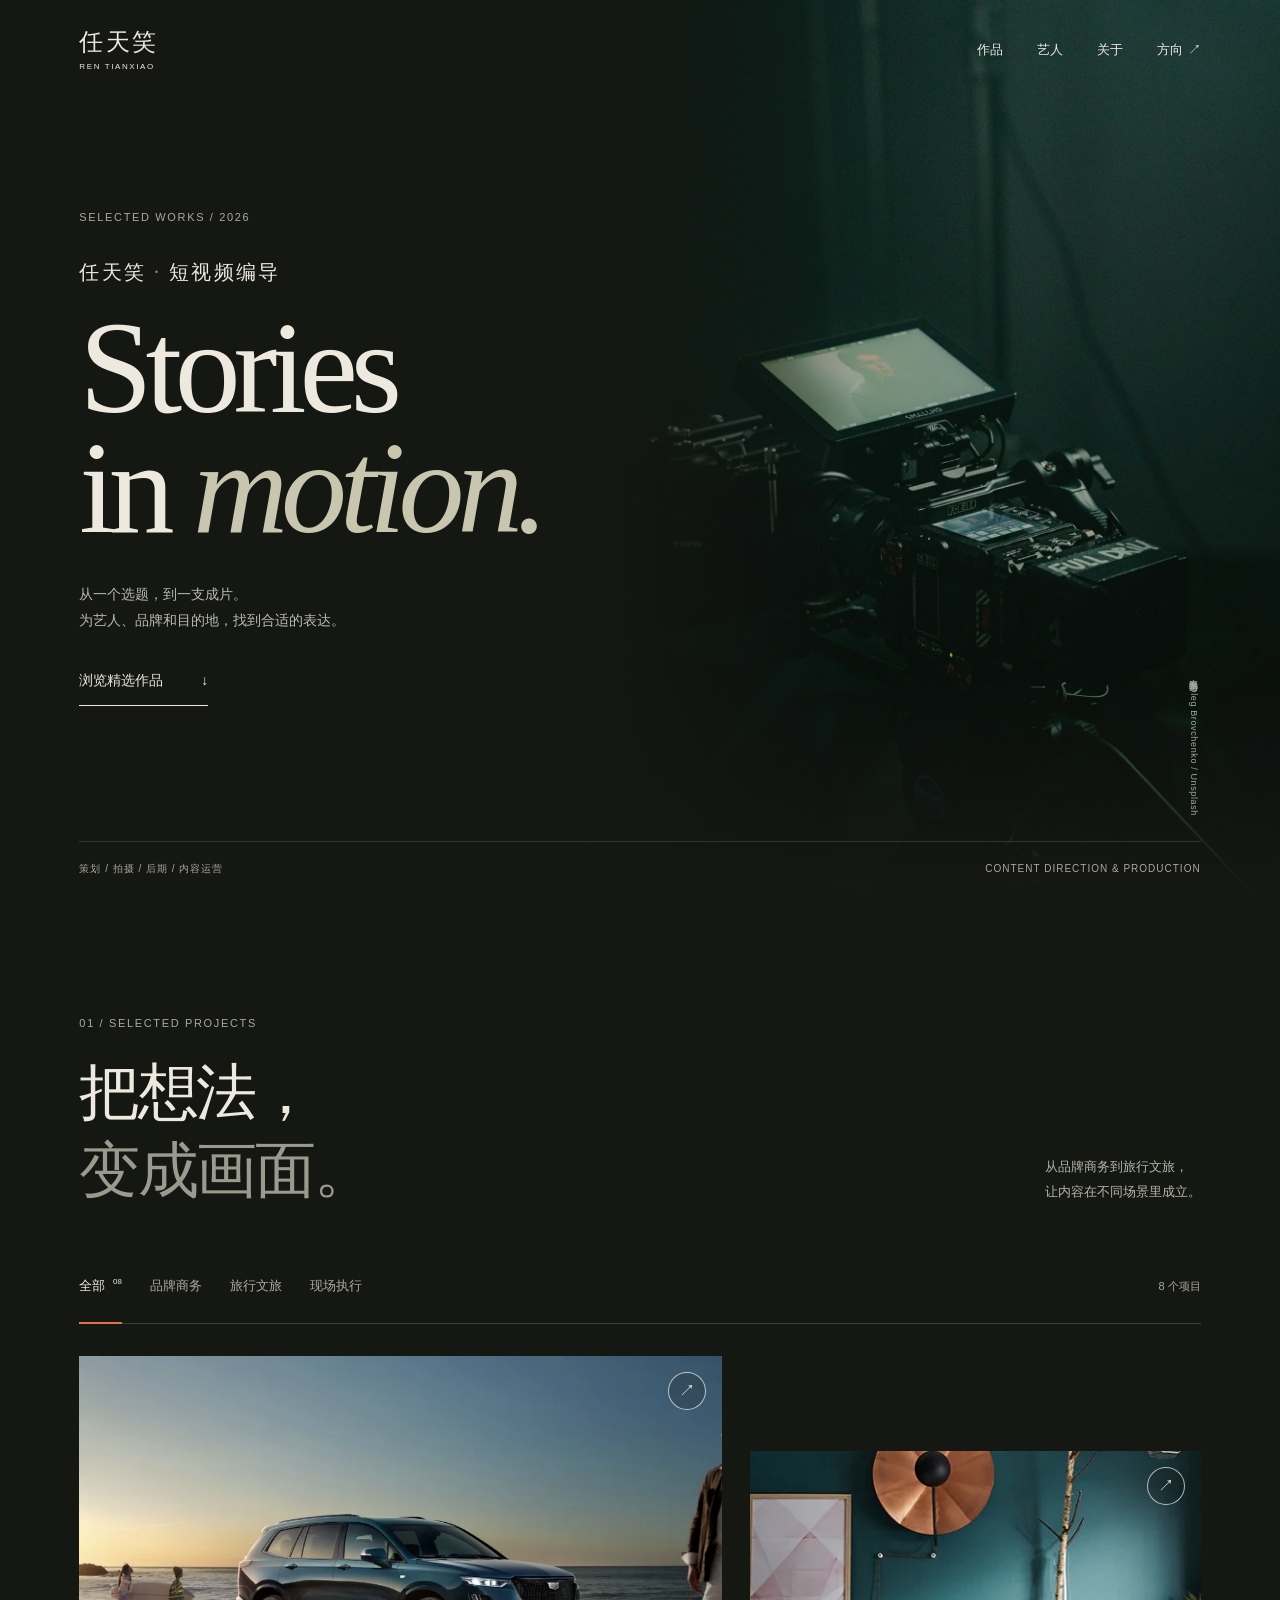
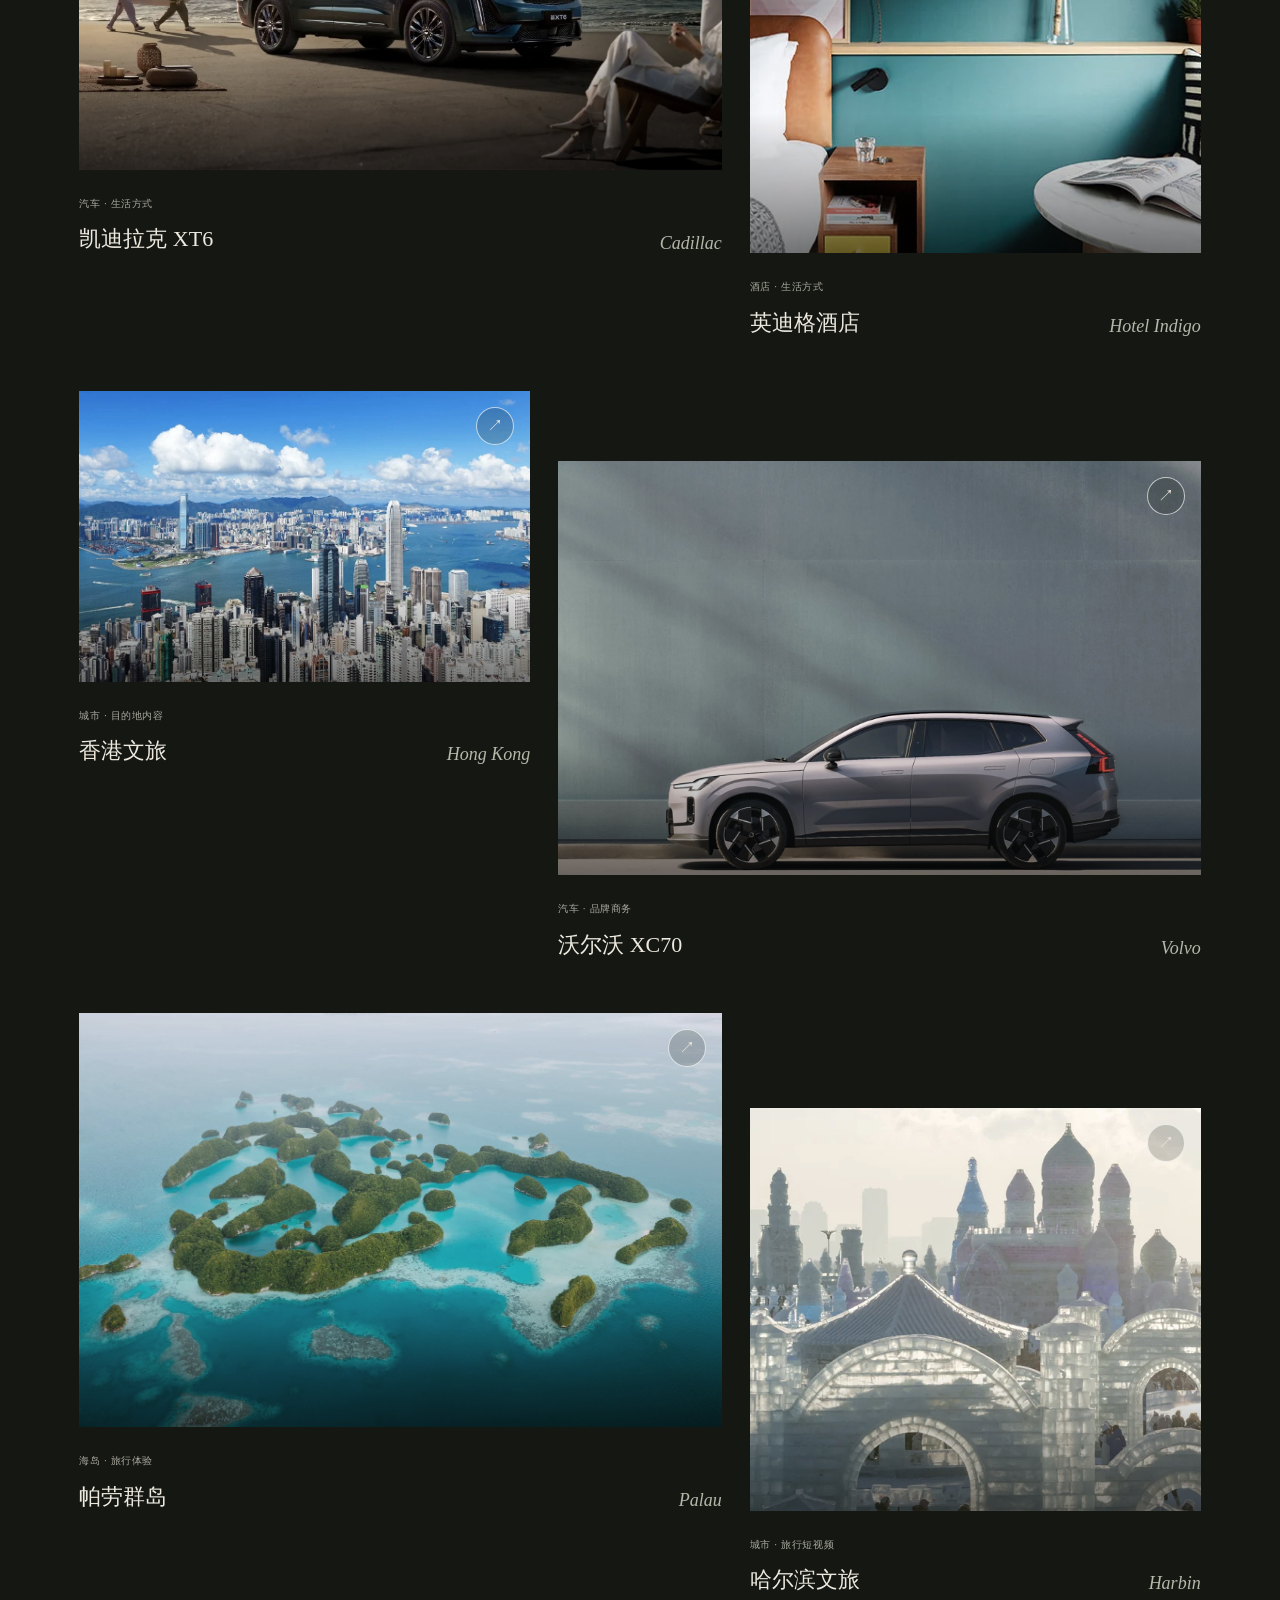
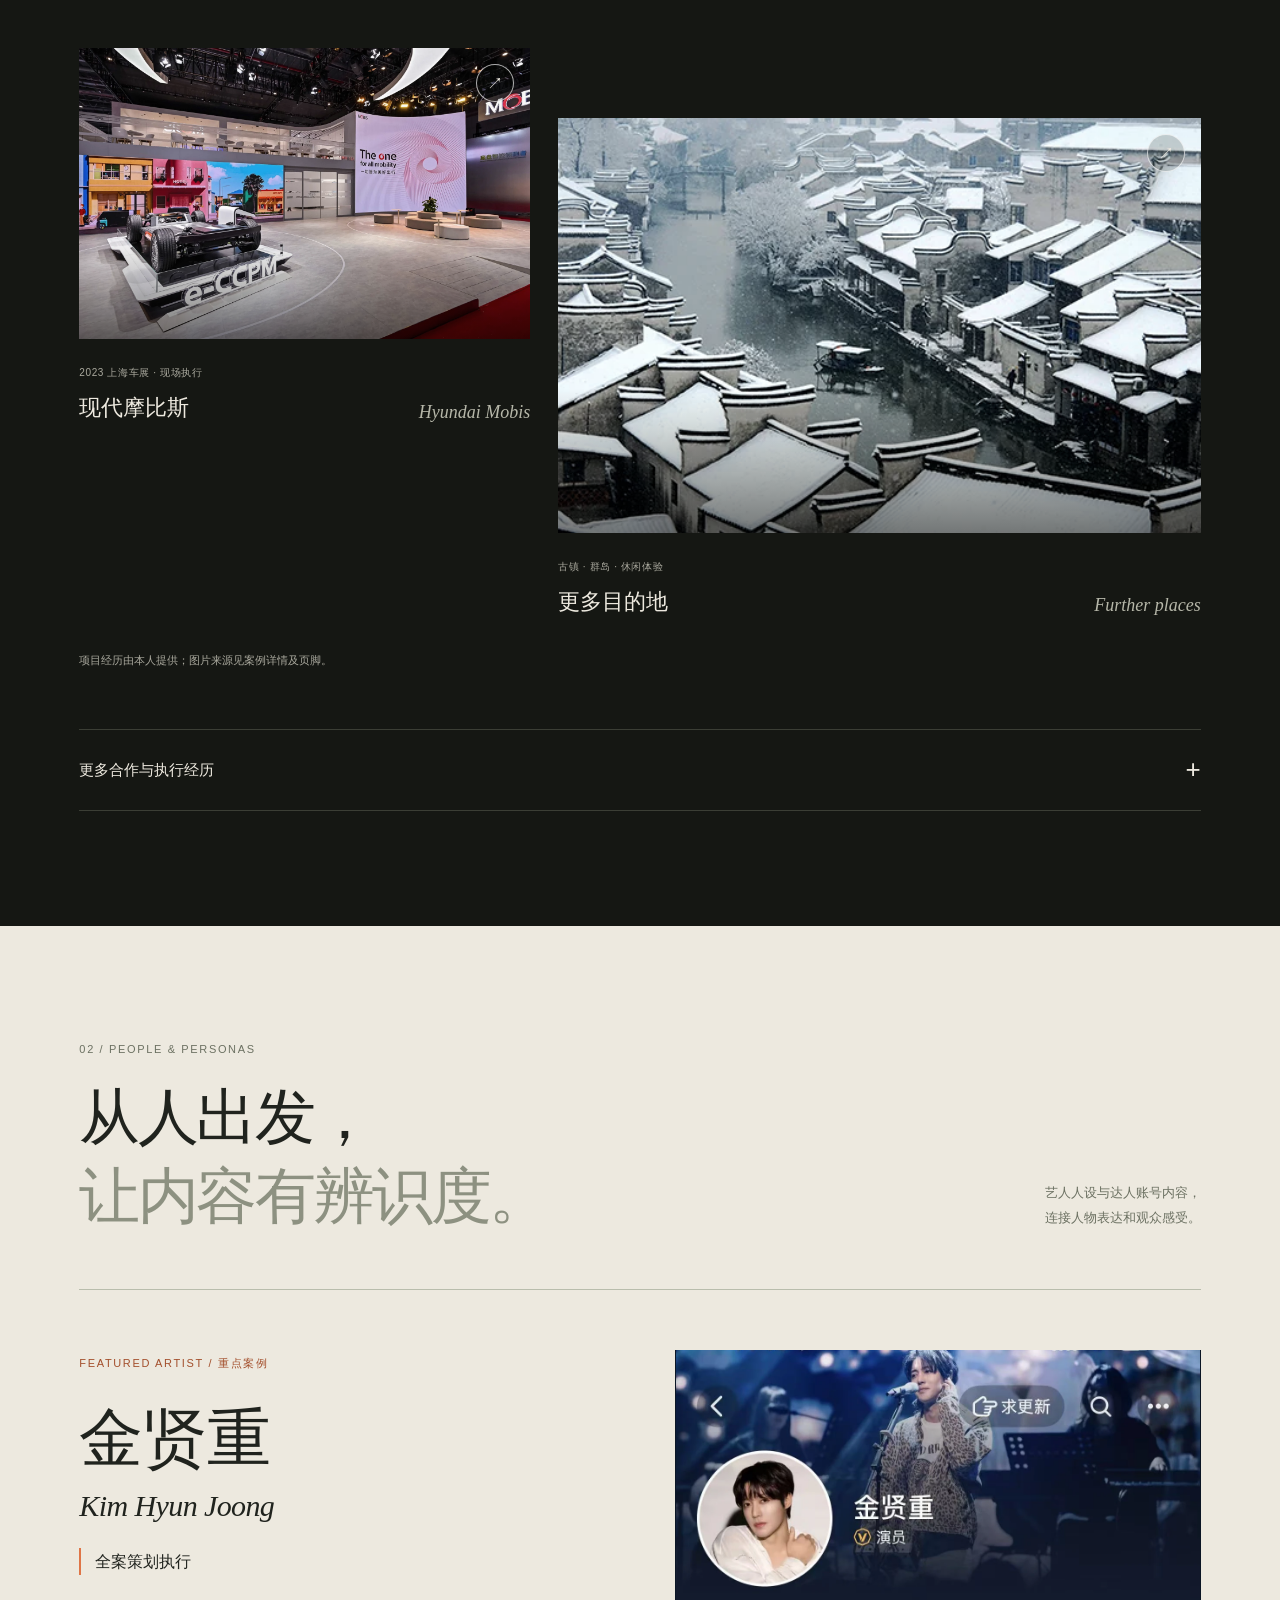
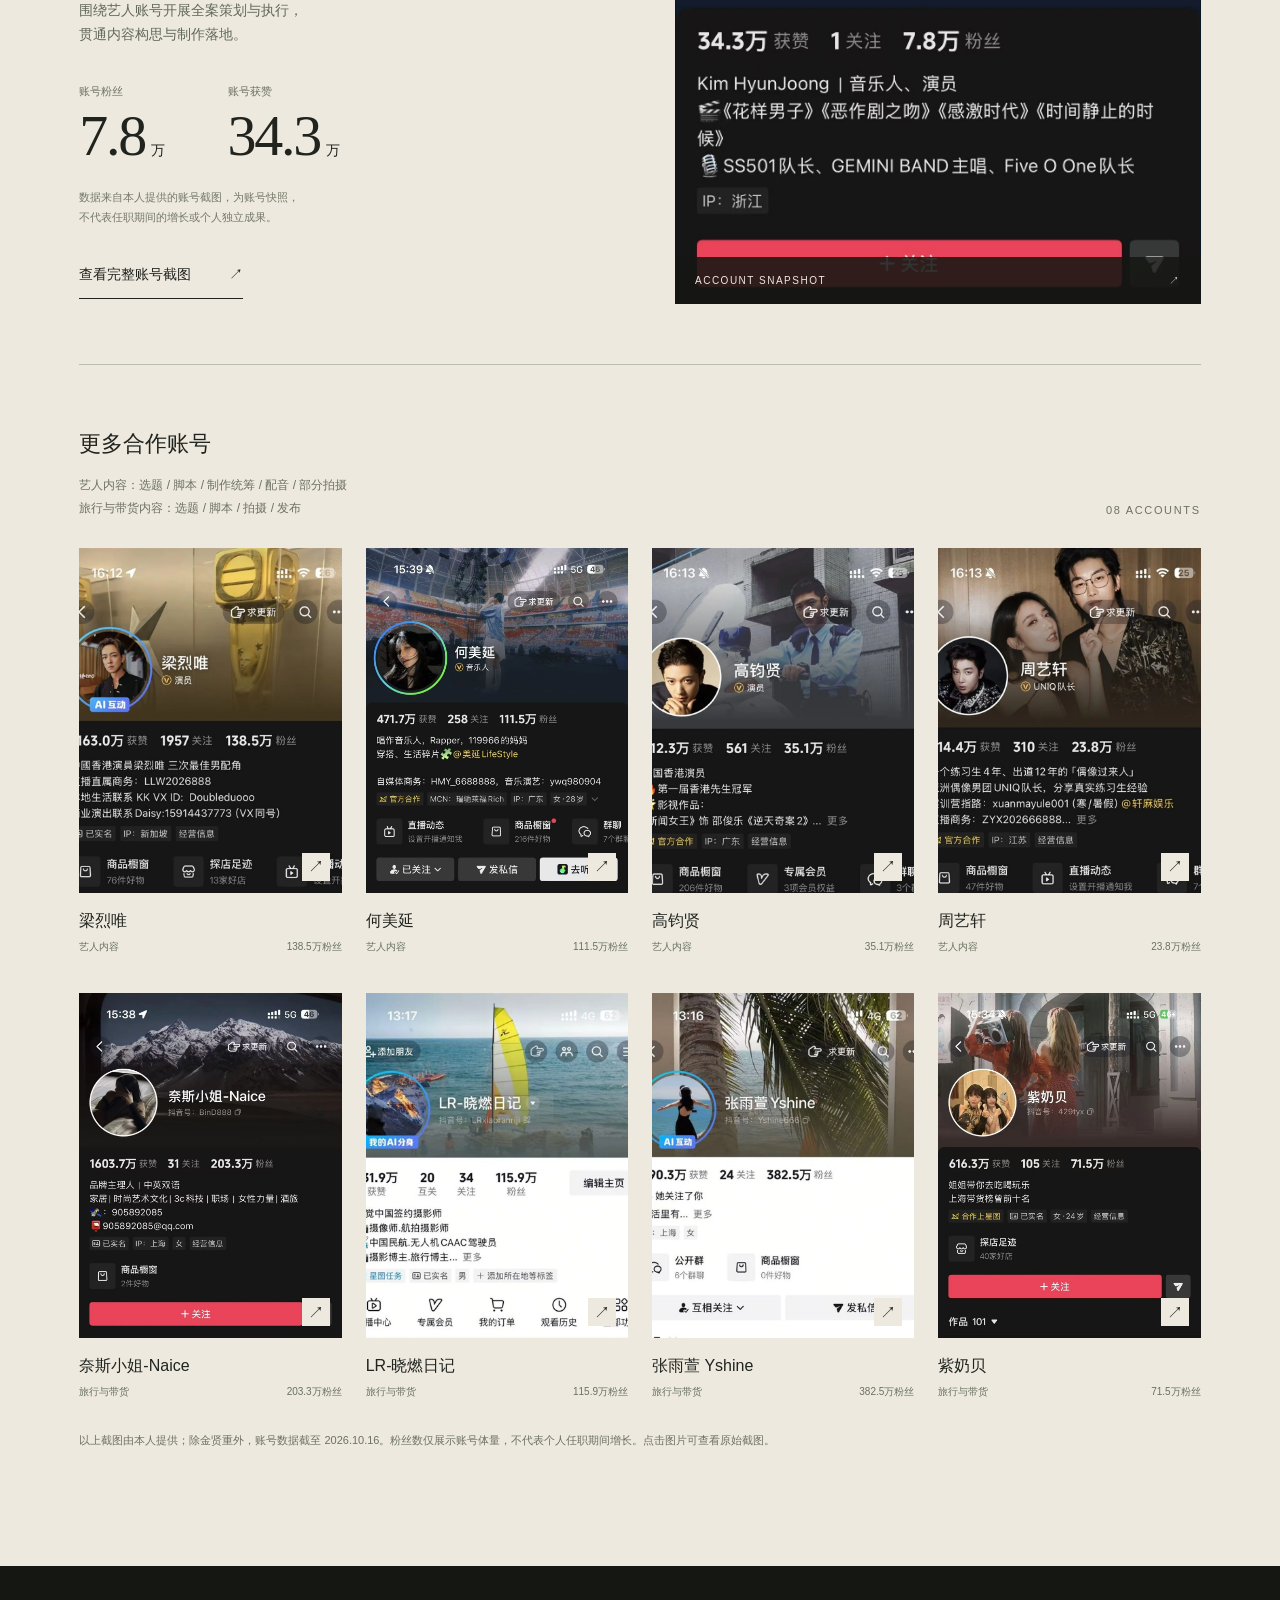
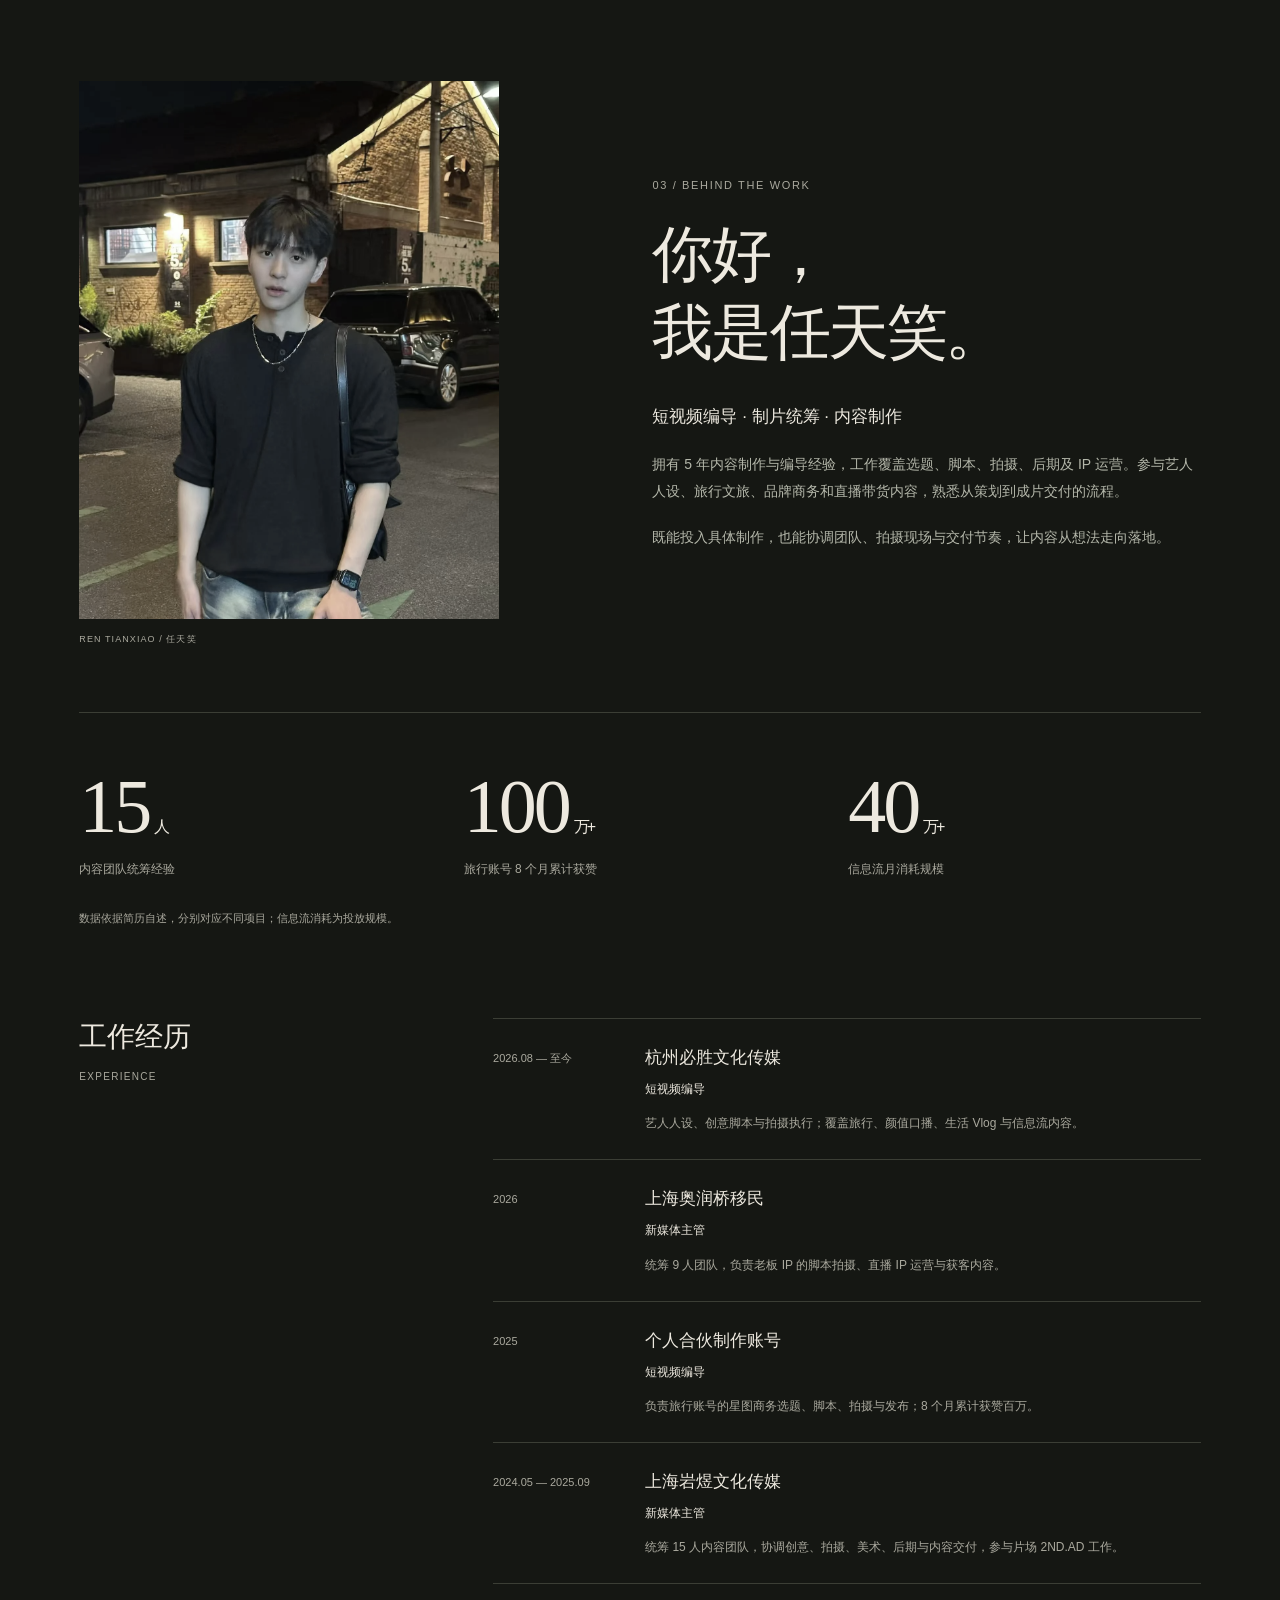
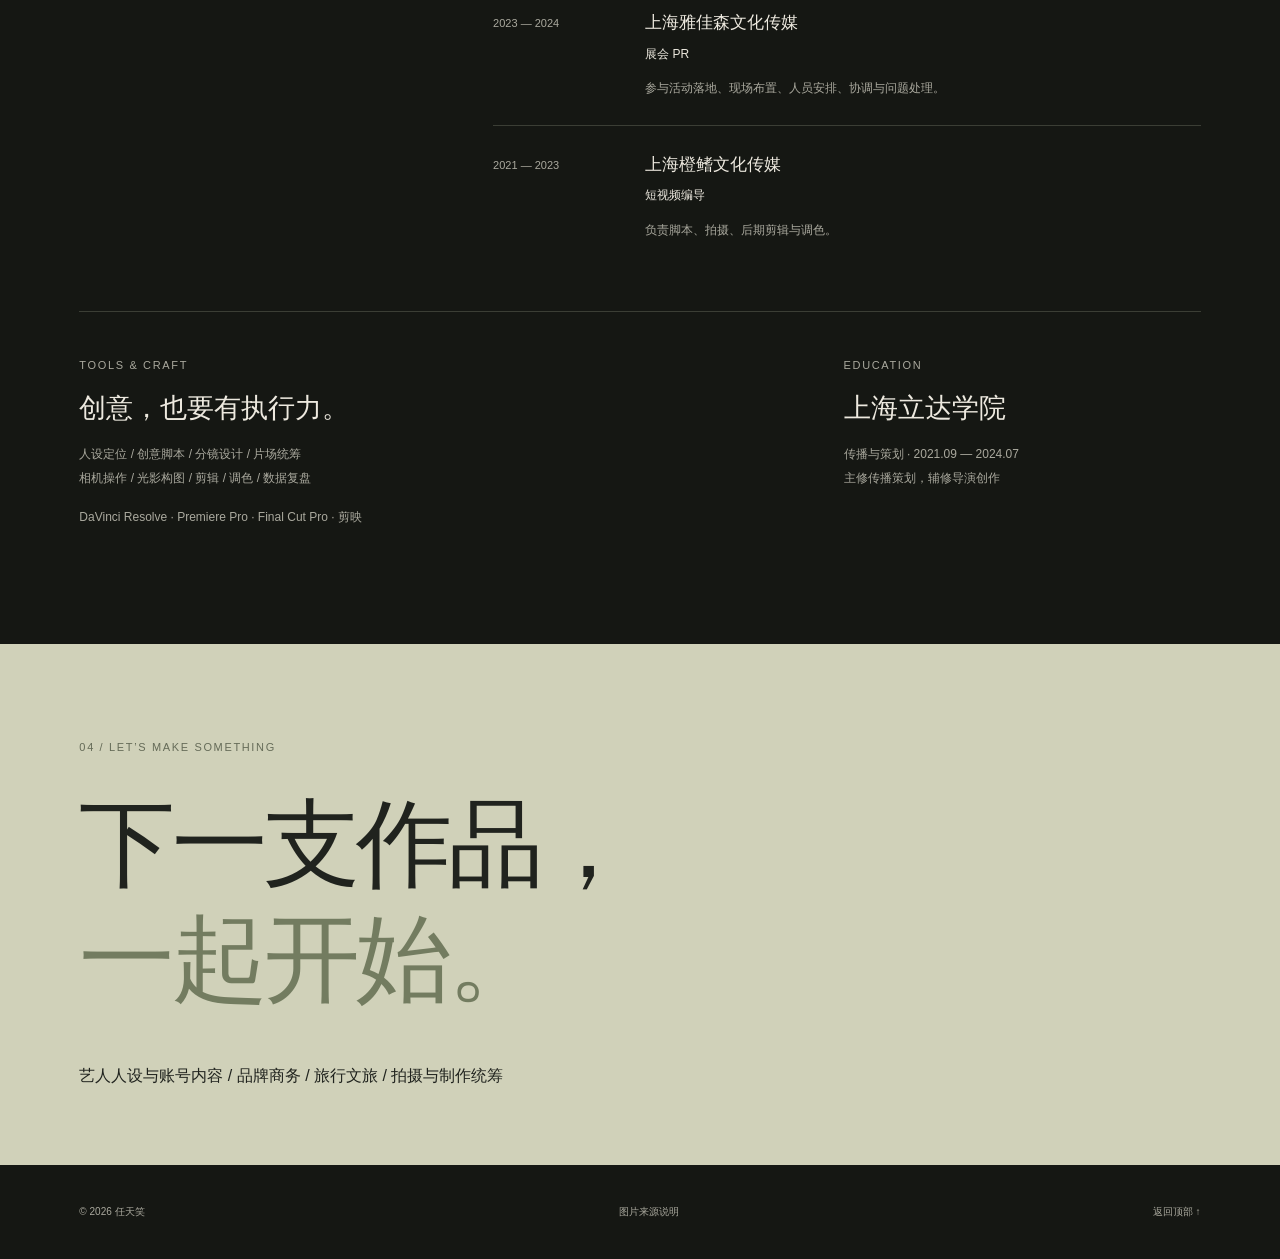
==== commit 09a36264: "Restore featured artist and complete account showcase" ====
--- a/index.html
+++ b/index.html
@@ -1,12 +1,12 @@
 <!DOCTYPE html>
 <html lang="zh-CN"><head><meta charset="UTF-8"><meta name="viewport" content="width=device-width,initial-scale=1"><title>任天笑 — 短视频编导与内容制作</title><meta name="description" content="任天笑个人作品集：艺人人设、品牌商务、旅行文旅与现场执行。从选题、脚本、拍摄到后期和内容发布。"><meta name="theme-color" content="#151713"><meta name="robots" content="noindex,nofollow"><meta property="og:title" content="任天笑 · 内容编导作品集"><meta property="og:description" content="让故事走进镜头。艺人、品牌与旅行内容作品。"><meta property="og:type" content="website"><meta property="og:image" content="https://rryeeeeee.github.io/tianxiao-portfolio/assets/og.jpg"><meta property="og:url" content="https://rryeeeeee.github.io/tianxiao-portfolio/"><link rel="canonical" href="https://rryeeeeee.github.io/tianxiao-portfolio/"><link rel="icon" href="assets/favicon.svg" type="image/svg+xml"><link rel="stylesheet" href="style.css"><script src="data.js" defer></script><script src="app.js" defer></script></head>
 <body><a class="skip" href="#main">跳到主要内容</a>
-<header class="site-header"><a class="wordmark" href="#top" aria-label="任天笑，返回顶部">任天笑<span>REN TIANXIAO</span></a><nav aria-label="主导航"><a href="#works">作品</a><a href="#about">关于</a><a href="#contact">方向<span aria-hidden="true"> ↗</span></a></nav></header>
+<header class="site-header"><a class="wordmark" href="#top" aria-label="任天笑，返回顶部">任天笑<span>REN TIANXIAO</span></a><nav aria-label="主导航"><a href="#works">作品</a><a href="#artists">艺人</a><a href="#about">关于</a><a href="#contact">方向<span aria-hidden="true"> ↗</span></a></nav></header>
 <main id="main"><section class="hero" id="top" aria-labelledby="hero-title"><div class="hero-visual"><img src="assets/camera.webp" alt="摄影机与灯光的片场氛围参考图" width="1600" height="2400" fetchpriority="high"><span class="hero-credit">氛围参考图 · Oleg Brovchenko / Unsplash</span></div><div class="hero-content"><p class="eyebrow hero-kicker">SELECTED WORKS / 2026</p><h1 id="hero-title"><span class="hero-name">任天笑 <i>·</i> 短视频编导</span><span class="display">Stories<br>in <em>motion.</em></span></h1><p class="hero-description">从一个选题，到一支成片。<br>为艺人、品牌和目的地，找到合适的表达。</p><a class="text-link hero-link" href="#works">浏览精选作品 <span aria-hidden="true">↓</span></a></div><div class="hero-bottom"><span>策划 / 拍摄 / 后期 / 内容运营</span><span>CONTENT DIRECTION & PRODUCTION</span></div></section>
 <section class="works section-pad" id="works" aria-labelledby="works-title"><div class="section-heading"><div><p class="eyebrow">01 / SELECTED PROJECTS</p><h2 id="works-title">把想法，<br><span class="muted">变成画面。</span></h2></div><p class="section-intro">从品牌商务到旅行文旅，<br>让内容在不同场景里成立。</p></div><div class="filter-row"><div class="filters" role="group" aria-label="筛选作品"><button data-filter="all" aria-pressed="true">全部 <sup>08</sup></button><button data-filter="brand" aria-pressed="false">品牌商务</button><button data-filter="travel" aria-pressed="false">旅行文旅</button><button data-filter="event" aria-pressed="false">现场执行</button></div><span class="filter-count" aria-live="polite">8 个项目</span></div><div class="project-grid"><article class="project" data-category="brand"><button class="project-open" data-project="cadillac" aria-label="查看凯迪拉克 XT6案例"><span class="project-image"><img src="assets/cadillac.webp" alt="凯迪拉克 XT6公开参考图" loading="lazy" width="1200" height="800"><span class="round-arrow" aria-hidden="true">↗</span></span><span class="project-meta"><span><span class="eyebrow">汽车 · 生活方式</span><strong>凯迪拉克 XT6</strong></span><span class="project-en">Cadillac</span></span></button></article><article class="project" data-category="brand"><button class="project-open" data-project="indigo" aria-label="查看英迪格酒店案例"><span class="project-image"><img src="assets/indigo.webp" alt="英迪格酒店公开参考图" loading="lazy" width="1200" height="800"><span class="round-arrow" aria-hidden="true">↗</span></span><span class="project-meta"><span><span class="eyebrow">酒店 · 生活方式</span><strong>英迪格酒店</strong></span><span class="project-en">Hotel Indigo</span></span></button></article><article class="project" data-category="travel"><button class="project-open" data-project="hongkong" aria-label="查看香港文旅案例"><span class="project-image"><img src="assets/hongkong.webp" alt="香港文旅公开参考图" loading="lazy" width="1200" height="800"><span class="round-arrow" aria-hidden="true">↗</span></span><span class="project-meta"><span><span class="eyebrow">城市 · 目的地内容</span><strong>香港文旅</strong></span><span class="project-en">Hong Kong</span></span></button></article><article class="project" data-category="brand"><button class="project-open" data-project="volvo" aria-label="查看沃尔沃 XC70案例"><span class="project-image"><img src="assets/volvo-scene.webp" alt="沃尔沃 XC70公开参考图" loading="lazy" width="1200" height="800"><span class="round-arrow" aria-hidden="true">↗</span></span><span class="project-meta"><span><span class="eyebrow">汽车 · 品牌商务</span><strong>沃尔沃 XC70</strong></span><span class="project-en">Volvo</span></span></button></article><article class="project" data-category="travel"><button class="project-open" data-project="palau" aria-label="查看帕劳群岛案例"><span class="project-image"><img src="assets/palau.webp" alt="帕劳群岛公开参考图" loading="lazy" width="1200" height="800"><span class="round-arrow" aria-hidden="true">↗</span></span><span class="project-meta"><span><span class="eyebrow">海岛 · 旅行体验</span><strong>帕劳群岛</strong></span><span class="project-en">Palau</span></span></button></article><article class="project" data-category="travel"><button class="project-open" data-project="harbin" aria-label="查看哈尔滨文旅案例"><span class="project-image"><img src="assets/harbin.webp" alt="哈尔滨文旅公开参考图" loading="lazy" width="1200" height="800"><span class="round-arrow" aria-hidden="true">↗</span></span><span class="project-meta"><span><span class="eyebrow">城市 · 旅行短视频</span><strong>哈尔滨文旅</strong></span><span class="project-en">Harbin</span></span></button></article><article class="project" data-category="event"><button class="project-open" data-project="mobis" aria-label="查看现代摩比斯案例"><span class="project-image"><img src="assets/mobis.webp" alt="现代摩比斯公开参考图" loading="lazy" width="1200" height="800"><span class="round-arrow" aria-hidden="true">↗</span></span><span class="project-meta"><span><span class="eyebrow">2023 上海车展 · 现场执行</span><strong>现代摩比斯</strong></span><span class="project-en">Hyundai Mobis</span></span></button></article><article class="project" data-category="travel"><button class="project-open" data-project="destinations" aria-label="查看更多目的地案例"><span class="project-image"><img src="assets/nanxun.webp" alt="更多目的地公开参考图" loading="lazy" width="1200" height="800"><span class="round-arrow" aria-hidden="true">↗</span></span><span class="project-meta"><span><span class="eyebrow">古镇 · 群岛 · 休闲体验</span><strong>更多目的地</strong></span><span class="project-en">Further places</span></span></button></article></div><p class="empty-state" hidden>暂无此分类的项目。<button data-filter="all">查看全部作品</button></p><p class="source-note">项目经历由本人提供；图片来源见案例详情及页脚。</p><details class="more-works"><summary><span>更多合作与执行经历</span><span class="plus" aria-hidden="true">+</span></summary><div class="more-grid"><div><h3>品牌与休闲体验</h3><p>本田 · 五菱星光 · 智选假日酒店 · 知香缘高端线香</p><p>宁波方特 · 无锡融创 · 昆明海趣花都海洋世界 · 阳澄半岛乐园</p></div><div><h3>现场与保密项目</h3><p>2022 进博会 · 2023 ChinaJoy · 能源展 · 家居展</p><p>另参与综艺相关及电音巡回演出项目，具体项目资料不公开。</p></div></div></details></section>
-<section class="artists section-pad retained-accounts" id="accounts" aria-labelledby="accounts-title"><div class="account-heading"><div><h3 id="accounts-title">合作账号</h3><p>旅行与带货内容：选题 / 脚本 / 拍摄 / 发布</p></div><span class="eyebrow">04 ACCOUNTS</span></div><div class="account-grid"><button class="account" data-account="naice" aria-label="查看奈斯小姐-Naice账号截图"><span class="account-image"><img src="assets/naice.webp" alt="奈斯小姐-Naice账号截图" loading="lazy" width="700" height="1300"><span class="account-zoom" aria-hidden="true">↗</span></span><span class="account-name">奈斯小姐-Naice</span><span class="account-info">旅行与带货<span>203.3万粉丝</span></span></button><button class="account" data-account="xiaoran" aria-label="查看LR-晓燃日记账号截图"><span class="account-image"><img src="assets/xiaoran.webp" alt="LR-晓燃日记账号截图" loading="lazy" width="700" height="1300"><span class="account-zoom" aria-hidden="true">↗</span></span><span class="account-name">LR-晓燃日记</span><span class="account-info">旅行与带货<span>115.9万粉丝</span></span></button><button class="account" data-account="yshine" aria-label="查看张雨萱 Yshine账号截图"><span class="account-image"><img src="assets/yshine.webp" alt="张雨萱 Yshine账号截图" loading="lazy" width="700" height="1300"><span class="account-zoom" aria-hidden="true">↗</span></span><span class="account-name">张雨萱 Yshine</span><span class="account-info">旅行与带货<span>382.5万粉丝</span></span></button><button class="account" data-account="zinai" aria-label="查看紫奶贝账号截图"><span class="account-image"><img src="assets/zinai.webp" alt="紫奶贝账号截图" loading="lazy" width="700" height="1300"><span class="account-zoom" aria-hidden="true">↗</span></span><span class="account-name">紫奶贝</span><span class="account-info">旅行与带货<span>71.5万粉丝</span></span></button></div><p class="source-note">截图由本人提供，账号数据截至 2026.10.16。粉丝数仅展示账号体量，不代表个人任职期间增长。点击图片可查看原始截图。</p></section>
-<section class="about section-pad" id="about" aria-labelledby="about-title"><div class="about-top"><div class="portrait"><img src="assets/portrait.webp" alt="任天笑个人照片" width="800" height="1100" loading="lazy"><span>REN TIANXIAO / 任天笑</span></div><div class="about-copy"><p class="eyebrow">02 / BEHIND THE WORK</p><h2 id="about-title">你好，<br>我是任天笑。</h2><p class="about-lead">短视频编导 · 制片统筹 · 内容制作</p><p>拥有 5 年内容制作与编导经验，工作覆盖选题、脚本、拍摄、后期及 IP 运营。参与艺人人设、旅行文旅、品牌商务和直播带货内容，熟悉从策划到成片交付的流程。</p><p>既能投入具体制作，也能协调团队、拍摄现场与交付节奏，让内容从想法走向落地。</p></div></div><div class="proof-row"><div><strong>15<span>人</span></strong><p>内容团队统筹经验</p></div><div><strong>100<span>万+</span></strong><p>旅行账号 8 个月累计获赞</p></div><div><strong>40<span>万+</span></strong><p>信息流月消耗规模</p></div></div><p class="source-note">数据依据简历自述，分别对应不同项目；信息流消耗为投放规模。</p><div class="experience-layout"><h3>工作经历<span>EXPERIENCE</span></h3><ol class="timeline"><li><span class="year">2026.08 — 至今</span><div><h4>杭州必胜文化传媒</h4><p class="job">短视频编导</p><p>艺人人设、创意脚本与拍摄执行；覆盖旅行、颜值口播、生活 Vlog 与信息流内容。</p></div></li><li><span class="year">2026</span><div><h4>上海奥润桥移民</h4><p class="job">新媒体主管</p><p>统筹 9 人团队，负责老板 IP 的脚本拍摄、直播 IP 运营与获客内容。</p></div></li><li><span class="year">2025</span><div><h4>个人合伙制作账号</h4><p class="job">短视频编导</p><p>负责旅行账号的星图商务选题、脚本、拍摄与发布；8 个月累计获赞百万。</p></div></li><li><span class="year">2024.05 — 2025.09</span><div><h4>上海岩煜文化传媒</h4><p class="job">新媒体主管</p><p>统筹 15 人内容团队，协调创意、拍摄、美术、后期与内容交付，参与片场 2ND.AD 工作。</p></div></li><li><span class="year">2023 — 2024</span><div><h4>上海雅佳森文化传媒</h4><p class="job">展会 PR</p><p>参与活动落地、现场布置、人员安排、协调与问题处理。</p></div></li><li><span class="year">2021 — 2023</span><div><h4>上海橙鳍文化传媒</h4><p class="job">短视频编导</p><p>负责脚本、拍摄、后期剪辑与调色。</p></div></li></ol></div><div class="toolbox"><div><p class="eyebrow">TOOLS & CRAFT</p><h3>创意，也要有执行力。</h3><p>人设定位 / 创意脚本 / 分镜设计 / 片场统筹<br>相机操作 / 光影构图 / 剪辑 / 调色 / 数据复盘</p><p class="software">DaVinci Resolve · Premiere Pro · Final Cut Pro · 剪映</p></div><div><p class="eyebrow">EDUCATION</p><h3>上海立达学院</h3><p>传播与策划 · 2021.09 — 2024.07<br>主修传播策划，辅修导演创作</p></div></div></section>
-<section class="contact section-pad" id="contact" aria-labelledby="contact-title"><p class="eyebrow">03 / LET’S MAKE SOMETHING</p><h2 id="contact-title">下一支作品，<br><em>一起开始。</em></h2><div class="contact-links"><p>艺人人设与账号内容 / 品牌商务 / 旅行文旅 / 拍摄与制作统筹</p></div></section></main>
+<section class="artists section-pad" id="artists" aria-labelledby="artists-title"><div class="section-heading"><div><p class="eyebrow">02 / PEOPLE & PERSONAS</p><h2 id="artists-title">从人出发，<br><span class="muted">让内容有辨识度。</span></h2></div><p class="section-intro">艺人人设与达人账号内容，<br>连接人物表达和观众感受。</p></div><article class="kim-feature" id="kim"><div class="kim-copy"><p class="eyebrow accent">FEATURED ARTIST / 重点案例</p><h3>金贤重<span>Kim Hyun Joong</span></h3><p class="role-label">全案策划执行</p><p class="kim-description">围绕艺人账号开展全案策划与执行，<br>贯通内容构思与制作落地。</p><dl class="kim-stats"><div><dt>账号粉丝</dt><dd>7.8<span>万</span></dd></div><div><dt>账号获赞</dt><dd>34.3<span>万</span></dd></div></dl><p class="small-note">数据来自本人提供的账号截图，为账号快照，<br>不代表任职期间的增长或个人独立成果。</p><button class="text-link" data-account="kim">查看完整账号截图 <span aria-hidden="true">↗</span></button></div><button class="kim-image" data-account="kim" aria-label="查看金贤重账号完整截图"><img src="assets/kim-detail.webp" alt="金贤重账号资料及内容截图，来自本人提供的原始截图" width="1200" height="1088" loading="lazy"><span>ACCOUNT SNAPSHOT <span aria-hidden="true">↗</span></span></button></article><div class="account-heading"><div><h3>更多合作账号</h3><p>艺人内容：选题 / 脚本 / 制作统筹 / 配音 / 部分拍摄<br>旅行与带货内容：选题 / 脚本 / 拍摄 / 发布</p></div><span class="eyebrow">08 ACCOUNTS</span></div><div class="account-grid"><button class="account" data-account="leung" aria-label="查看梁烈唯账号截图"><span class="account-image"><img src="assets/leung.webp" alt="梁烈唯账号截图" loading="lazy" width="700" height="1300"><span class="account-zoom" aria-hidden="true">↗</span></span><span class="account-name">梁烈唯</span><span class="account-info">艺人内容<span>138.5万粉丝</span></span></button><button class="account" data-account="he" aria-label="查看何美延账号截图"><span class="account-image"><img src="assets/he.webp" alt="何美延账号截图" loading="lazy" width="700" height="1300"><span class="account-zoom" aria-hidden="true">↗</span></span><span class="account-name">何美延</span><span class="account-info">艺人内容<span>111.5万粉丝</span></span></button><button class="account" data-account="matt" aria-label="查看高钧贤账号截图"><span class="account-image"><img src="assets/matt.webp" alt="高钧贤账号截图" loading="lazy" width="700" height="1300"><span class="account-zoom" aria-hidden="true">↗</span></span><span class="account-name">高钧贤</span><span class="account-info">艺人内容<span>35.1万粉丝</span></span></button><button class="account" data-account="zhou" aria-label="查看周艺轩账号截图"><span class="account-image"><img src="assets/zhou.webp" alt="周艺轩账号截图" loading="lazy" width="700" height="1300"><span class="account-zoom" aria-hidden="true">↗</span></span><span class="account-name">周艺轩</span><span class="account-info">艺人内容<span>23.8万粉丝</span></span></button><button class="account" data-account="naice" aria-label="查看奈斯小姐-Naice账号截图"><span class="account-image"><img src="assets/naice.webp" alt="奈斯小姐-Naice账号截图" loading="lazy" width="700" height="1300"><span class="account-zoom" aria-hidden="true">↗</span></span><span class="account-name">奈斯小姐-Naice</span><span class="account-info">旅行与带货<span>203.3万粉丝</span></span></button><button class="account" data-account="xiaoran" aria-label="查看LR-晓燃日记账号截图"><span class="account-image"><img src="assets/xiaoran.webp" alt="LR-晓燃日记账号截图" loading="lazy" width="700" height="1300"><span class="account-zoom" aria-hidden="true">↗</span></span><span class="account-name">LR-晓燃日记</span><span class="account-info">旅行与带货<span>115.9万粉丝</span></span></button><button class="account" data-account="yshine" aria-label="查看张雨萱 Yshine账号截图"><span class="account-image"><img src="assets/yshine.webp" alt="张雨萱 Yshine账号截图" loading="lazy" width="700" height="1300"><span class="account-zoom" aria-hidden="true">↗</span></span><span class="account-name">张雨萱 Yshine</span><span class="account-info">旅行与带货<span>382.5万粉丝</span></span></button><button class="account" data-account="zinai" aria-label="查看紫奶贝账号截图"><span class="account-image"><img src="assets/zinai.webp" alt="紫奶贝账号截图" loading="lazy" width="700" height="1300"><span class="account-zoom" aria-hidden="true">↗</span></span><span class="account-name">紫奶贝</span><span class="account-info">旅行与带货<span>71.5万粉丝</span></span></button></div><p class="source-note">以上截图由本人提供；除金贤重外，账号数据截至 2026.10.16。粉丝数仅展示账号体量，不代表个人任职期间增长。点击图片可查看原始截图。</p></section>
+<section class="about section-pad" id="about" aria-labelledby="about-title"><div class="about-top"><div class="portrait"><img src="assets/portrait.webp" alt="任天笑个人照片" width="800" height="1100" loading="lazy"><span>REN TIANXIAO / 任天笑</span></div><div class="about-copy"><p class="eyebrow">03 / BEHIND THE WORK</p><h2 id="about-title">你好，<br>我是任天笑。</h2><p class="about-lead">短视频编导 · 制片统筹 · 内容制作</p><p>拥有 5 年内容制作与编导经验，工作覆盖选题、脚本、拍摄、后期及 IP 运营。参与艺人人设、旅行文旅、品牌商务和直播带货内容，熟悉从策划到成片交付的流程。</p><p>既能投入具体制作，也能协调团队、拍摄现场与交付节奏，让内容从想法走向落地。</p></div></div><div class="proof-row"><div><strong>15<span>人</span></strong><p>内容团队统筹经验</p></div><div><strong>100<span>万+</span></strong><p>旅行账号 8 个月累计获赞</p></div><div><strong>40<span>万+</span></strong><p>信息流月消耗规模</p></div></div><p class="source-note">数据依据简历自述，分别对应不同项目；信息流消耗为投放规模。</p><div class="experience-layout"><h3>工作经历<span>EXPERIENCE</span></h3><ol class="timeline"><li><span class="year">2026.08 — 至今</span><div><h4>杭州必胜文化传媒</h4><p class="job">短视频编导</p><p>艺人人设、创意脚本与拍摄执行；覆盖旅行、颜值口播、生活 Vlog 与信息流内容。</p></div></li><li><span class="year">2026</span><div><h4>上海奥润桥移民</h4><p class="job">新媒体主管</p><p>统筹 9 人团队，负责老板 IP 的脚本拍摄、直播 IP 运营与获客内容。</p></div></li><li><span class="year">2025</span><div><h4>个人合伙制作账号</h4><p class="job">短视频编导</p><p>负责旅行账号的星图商务选题、脚本、拍摄与发布；8 个月累计获赞百万。</p></div></li><li><span class="year">2024.05 — 2025.09</span><div><h4>上海岩煜文化传媒</h4><p class="job">新媒体主管</p><p>统筹 15 人内容团队，协调创意、拍摄、美术、后期与内容交付，参与片场 2ND.AD 工作。</p></div></li><li><span class="year">2023 — 2024</span><div><h4>上海雅佳森文化传媒</h4><p class="job">展会 PR</p><p>参与活动落地、现场布置、人员安排、协调与问题处理。</p></div></li><li><span class="year">2021 — 2023</span><div><h4>上海橙鳍文化传媒</h4><p class="job">短视频编导</p><p>负责脚本、拍摄、后期剪辑与调色。</p></div></li></ol></div><div class="toolbox"><div><p class="eyebrow">TOOLS & CRAFT</p><h3>创意，也要有执行力。</h3><p>人设定位 / 创意脚本 / 分镜设计 / 片场统筹<br>相机操作 / 光影构图 / 剪辑 / 调色 / 数据复盘</p><p class="software">DaVinci Resolve · Premiere Pro · Final Cut Pro · 剪映</p></div><div><p class="eyebrow">EDUCATION</p><h3>上海立达学院</h3><p>传播与策划 · 2021.09 — 2024.07<br>主修传播策划，辅修导演创作</p></div></div></section>
+<section class="contact section-pad" id="contact" aria-labelledby="contact-title"><p class="eyebrow">04 / LET’S MAKE SOMETHING</p><h2 id="contact-title">下一支作品，<br><em>一起开始。</em></h2><div class="contact-links"><p>艺人人设与账号内容 / 品牌商务 / 旅行文旅 / 拍摄与制作统筹</p></div></section></main>
 <footer><span>© 2026 任天笑</span><button id="credits-open">图片来源说明</button><a href="#top">返回顶部 ↑</a></footer>
 <dialog id="case-dialog" aria-labelledby="dialog-title"><button class="dialog-close" aria-label="关闭详情">关闭 <span aria-hidden="true">×</span></button><div id="dialog-body"></div></dialog>
-<dialog id="credits-dialog" aria-labelledby="credits-title"><button class="dialog-close" aria-label="关闭来源说明">关闭 <span aria-hidden="true">×</span></button><div class="credits-content"><p class="eyebrow">SOURCES & NOTES</p><h2 id="credits-title">图片与数据说明</h2><p>本网站依据任天笑提供的最新简历、作品集与账号截图整理。项目经历和工作职责为本人自述；公开参考图片用于说明项目类别与视觉语境，非本人拍摄、非项目成片。</p><ul><li><a href="https://www.gm.com.cn/en/home/newsroom.detail.html/Pages/news/cn/en/2024/nov/1115-cadillac.html" target="_blank" rel="noopener noreferrer">凯迪拉克 XT6：General Motors / Cadillac ↗</a></li><li><a href="https://www.ihgplc.com/en/our-brands/hotel-indigo" target="_blank" rel="noopener noreferrer">英迪格酒店：IHG Hotels & Resorts ↗</a></li><li><a href="https://www.discoverhongkong.com/eng/attractions/your-guide-to-experiencing-hong-kong.html" target="_blank" rel="noopener noreferrer">香港文旅：Hong Kong Tourism Board ↗</a></li><li><a href="https://www.volvocars.com.cn/zh-cn/cars/xc70-hybrid/" target="_blank" rel="noopener noreferrer">沃尔沃 XC70：沃尔沃汽车中国官网 ↗</a></li><li><a href="https://pristineparadisepalau.com/" target="_blank" rel="noopener noreferrer">帕劳群岛：Palau Visitors Authority / Josh Burkinshaw ↗</a></li><li><a href="https://english.www.gov.cn/news/202312/19/content_WS6580f2aec6d0868f4e8e253d.html" target="_blank" rel="noopener noreferrer">哈尔滨文旅：新华社 / 中国政府网 ↗</a></li><li><a href="https://www.mobis.com/en/aboutus/press.do?category=press&idx=5756" target="_blank" rel="noopener noreferrer">现代摩比斯：Hyundai Mobis ↗</a></li><li><a href="https://www.zjsjw.gov.cn/zhuantizhuanlan/jingtoushouji/jingtou/202101/t20210122_3503213.shtml" target="_blank" rel="noopener noreferrer">更多目的地：浙江省纪委省监委网站 / 丁建强 ↗</a></li><li><a href="https://unsplash.com/photos/a-camera-set-up-in-a-dark-room-l1L21HtHHuQ" target="_blank" rel="noopener noreferrer">首页摄影机氛围图：Oleg Brovchenko / Unsplash ↗</a></li><li>个人照片、旅行与带货账号截图：由本人提供。</li></ul><p>英迪格酒店参考图片不对应具体合作门店。保密项目仅展示参与类别，具体名称与画面不公开。公开版不提供原始简历和作品集文件下载。</p></div></dialog><div class="toast" role="status" aria-live="polite"></div><noscript><p class="noscript">当前浏览器未启用 JavaScript。项目详情需要 JavaScript；启用 JavaScript 后可查看完整案例。</p></noscript></body></html>+<dialog id="credits-dialog" aria-labelledby="credits-title"><button class="dialog-close" aria-label="关闭来源说明">关闭 <span aria-hidden="true">×</span></button><div class="credits-content"><p class="eyebrow">SOURCES & NOTES</p><h2 id="credits-title">图片与数据说明</h2><p>本网站依据任天笑提供的最新简历、作品集与账号截图整理。项目经历和工作职责为本人自述；公开参考图片用于说明项目类别与视觉语境，非本人拍摄、非项目成片。</p><p>金贤重案例分工由本人确认为“全案策划执行”。账号快照显示 7.8 万粉丝、34.3 万获赞，截图时间未提供。其余账号数据截至 2026.10.16。所有粉丝数均为账号体量，不表示个人任职期间增长。</p><ul><li><a href="https://www.gm.com.cn/en/home/newsroom.detail.html/Pages/news/cn/en/2024/nov/1115-cadillac.html" target="_blank" rel="noopener noreferrer">凯迪拉克 XT6：General Motors / Cadillac ↗</a></li><li><a href="https://www.ihgplc.com/en/our-brands/hotel-indigo" target="_blank" rel="noopener noreferrer">英迪格酒店：IHG Hotels & Resorts ↗</a></li><li><a href="https://www.discoverhongkong.com/eng/attractions/your-guide-to-experiencing-hong-kong.html" target="_blank" rel="noopener noreferrer">香港文旅：Hong Kong Tourism Board ↗</a></li><li><a href="https://www.volvocars.com.cn/zh-cn/cars/xc70-hybrid/" target="_blank" rel="noopener noreferrer">沃尔沃 XC70：沃尔沃汽车中国官网 ↗</a></li><li><a href="https://pristineparadisepalau.com/" target="_blank" rel="noopener noreferrer">帕劳群岛：Palau Visitors Authority / Josh Burkinshaw ↗</a></li><li><a href="https://english.www.gov.cn/news/202312/19/content_WS6580f2aec6d0868f4e8e253d.html" target="_blank" rel="noopener noreferrer">哈尔滨文旅：新华社 / 中国政府网 ↗</a></li><li><a href="https://www.mobis.com/en/aboutus/press.do?category=press&idx=5756" target="_blank" rel="noopener noreferrer">现代摩比斯：Hyundai Mobis ↗</a></li><li><a href="https://www.zjsjw.gov.cn/zhuantizhuanlan/jingtoushouji/jingtou/202101/t20210122_3503213.shtml" target="_blank" rel="noopener noreferrer">更多目的地：浙江省纪委省监委网站 / 丁建强 ↗</a></li><li><a href="https://unsplash.com/photos/a-camera-set-up-in-a-dark-room-l1L21HtHHuQ" target="_blank" rel="noopener noreferrer">首页摄影机氛围图：Oleg Brovchenko / Unsplash ↗</a></li><li>个人照片、艺人及达人账号截图：由本人提供。</li></ul><p>英迪格酒店参考图片不对应具体合作门店。保密项目仅展示参与类别，具体名称与画面不公开。公开版不提供原始简历和作品集文件下载。</p></div></dialog><div class="toast" role="status" aria-live="polite"></div><noscript><p class="noscript">当前浏览器未启用 JavaScript。项目详情需要 JavaScript；启用 JavaScript 后可查看完整案例。</p></noscript></body></html>
--- a/style.css
+++ b/style.css
@@ -12,5 +12,3 @@
 /* Preserve the complete account image, including all data labels. */
 .kim-image{aspect-ratio:.95;align-self:center;min-height:0}.kim-image>img{object-fit:contain;object-position:top}
 @media(max-width:700px){.kim-image{aspect-ratio:.95}}
-
-.retained-accounts .account-heading{margin-top:0}
